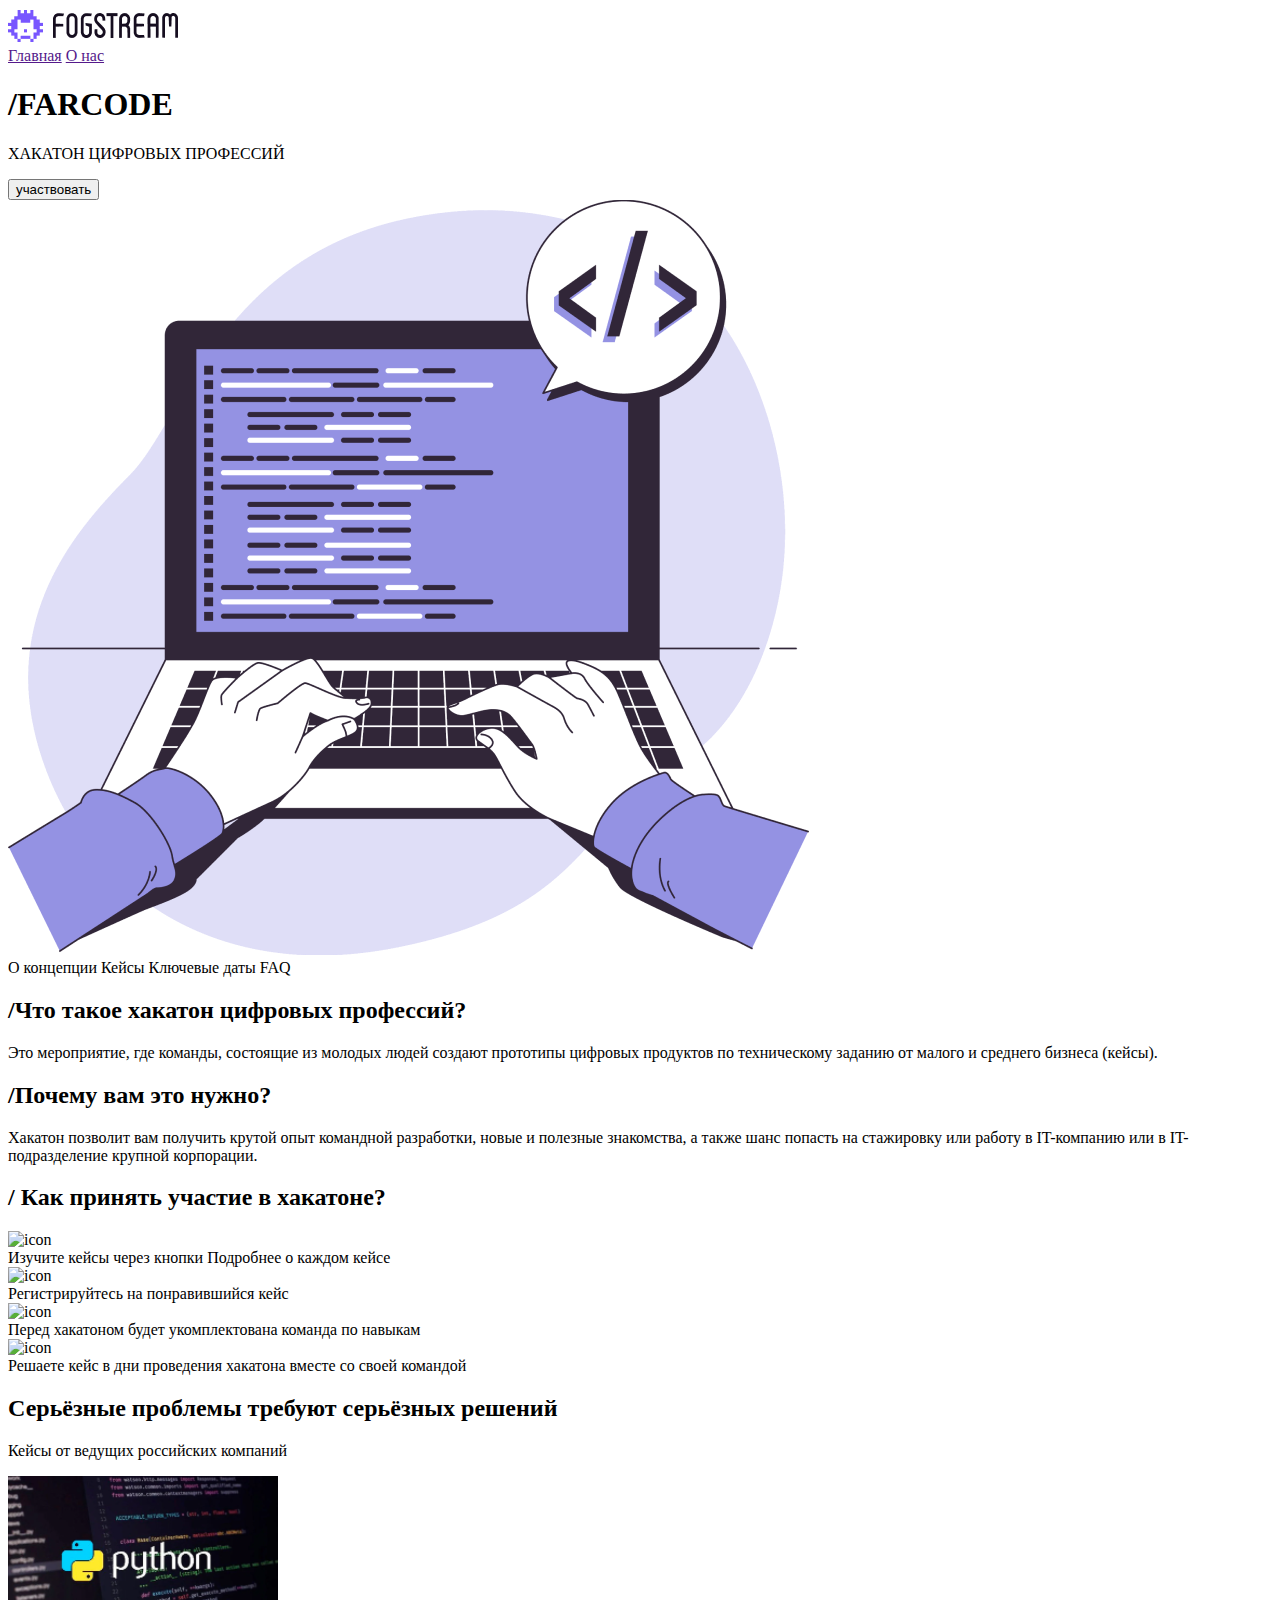
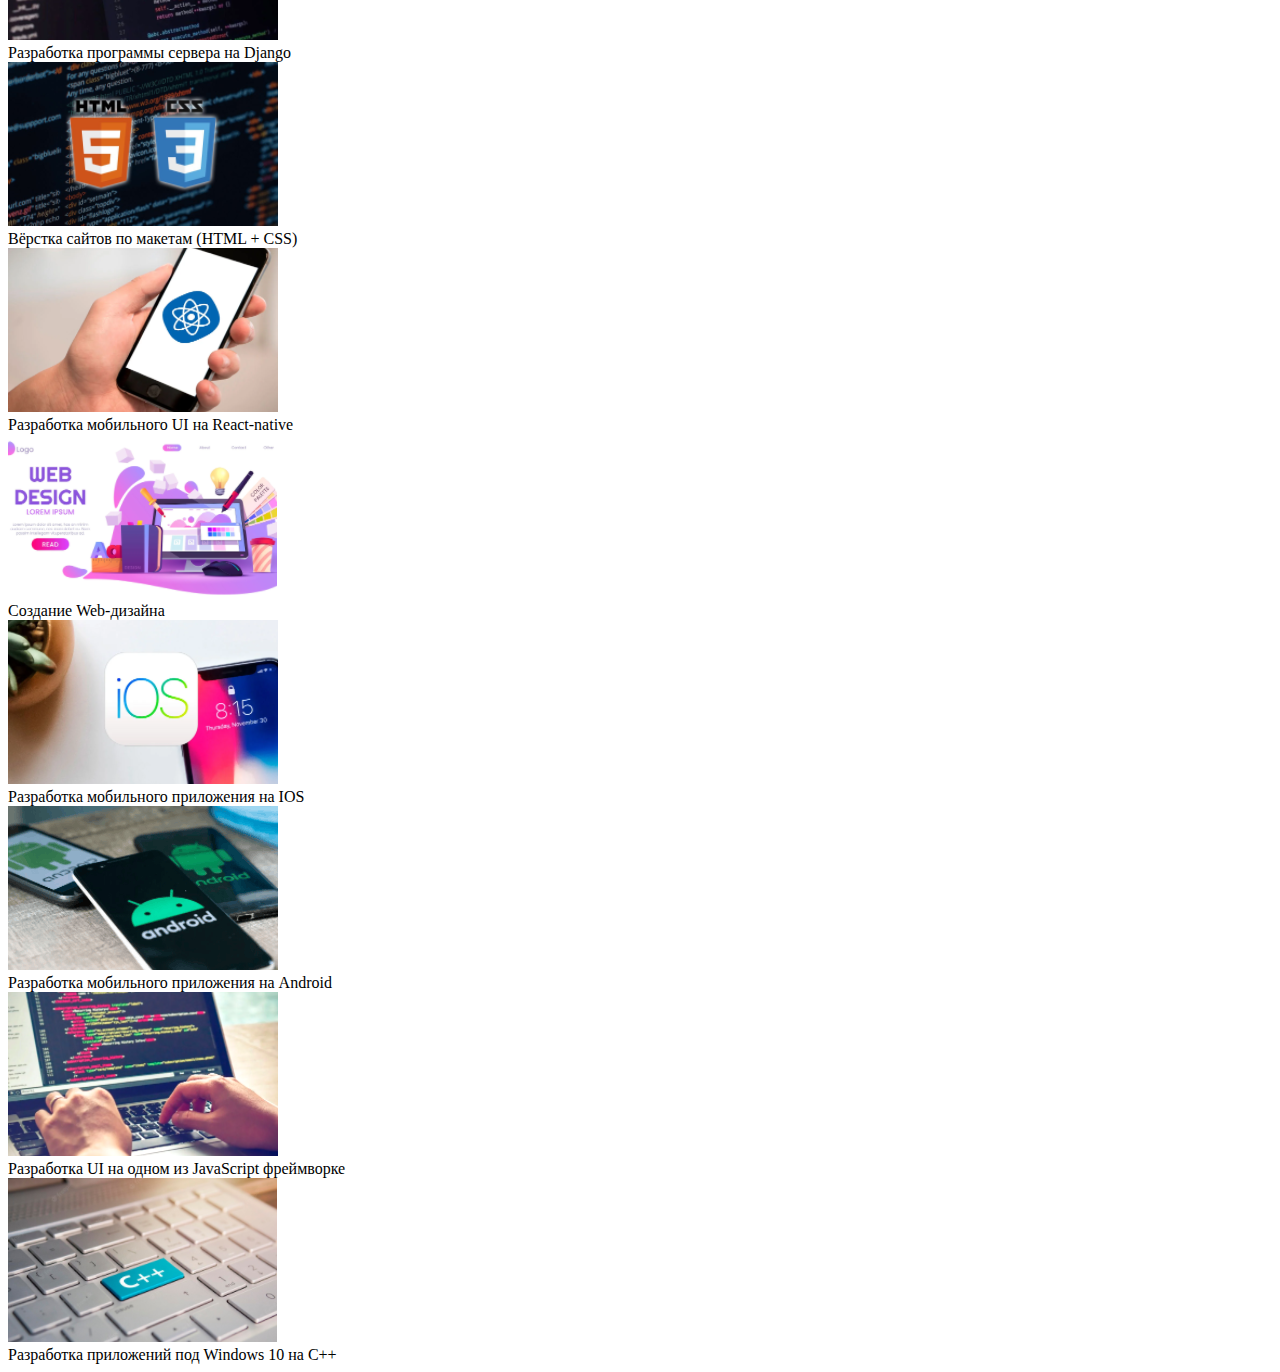
==== FarCode/index.html @ f577dd12 "added icons and images, html code" ====
<!DOCTYPE html>
<html lang="en">
<head>
    <meta charset="UTF-8">
    <meta name="viewport" content="width=device-width, initial-scale=1.0">
    <title>FarCode</title>
</head>
<body>
    <header class="header">
        <div class="header__logo">
            <img src="icons/logo.png" alt="" class="header__logo_image">
        </div>
        <nav class="header__menu">
            <a href="" class="header__menu_link">Главная</a>
            <a href="" class="header__menu_link">О нас</a>
        </nav>
    </header>
    <section class="intro">
        <div class="intro__info">
            <h1 class="intro__info_header"><span class="slash_purple"></span>/FARCODE</h1>
            <p class="intro__info_description">ХАКАТОН ЦИФРОВЫХ ПРОФЕССИЙ</p>
            <button class="intro__info_button">участвовать</button>
        </div>
        <div class="intro__image">
            <img src="img/intro.png" alt="main image">
        </div>
    </section>
    <main>
        <div class="concept">
            <nav class="concept__menu">
                <a class="consept__menu_link">О концепции</a>
                <a class="consept__menu_link">Кейсы</a>
                <a class="consept__menu_link">Ключевые даты</a>
                <a class="consept__menu_link">FAQ</a>
            </nav>
            <div class="concept__content">
                <div class="concept__about">
                    <h2 class="concept__about_title"><span class="slash__green">/</span>Что такое хакатон цифровых профессий?</h2>
                    <p class="concept__about_text">Это мероприятие, где команды, состоящие из молодых людей создают прототипы цифровых продуктов по техническому заданию от малого и среднего бизнеса (кейсы).</p>
                </div>
                <div class="concept__reasons">
                    <h2 class="concept__reasons_title"><span class="slash__green">/</span>Почему вам это нужно?</h2>
                    <p class="concept__reasons_text">Хакатон позволит вам получить крутой опыт командной разработки, новые и полезные знакомства, а также шанс попасть на стажировку или работу в IT-компанию или в IT-подразделение крупной корпорации.</p>
                </div>
                <div class="concept__participation">
                    <h2 class="concept__participation_title">
                        <span class="slash__green">/</span>
                        Как принять участие в хакатоне?</h2>
                    <div class="concept__participation_cards">
                        <div class="concept__participation_card">
                            <img href="./icons/participation1.png" class="concept__participation_icon" alt="icon">
                            <div class="concept__participation_text">
                                Изучите кейсы через кнопки Подробнее о каждом кейсе
                            </div>
                        </div>
                        <div class="concept__participation_card">
                            <img href="icons/participation2.png" class="concept__participation_icon" alt="icon">
                            <div class="concept__participation_text">
                                Регистрируйтесь на понравившийся кейс
                            </div>
                        </div>
                        <div class="concept__participation_card">
                            <img href="icons/participation3.png" class="concept__participation_icon" alt="icon">
                            </img >
                            <div class="concept__participation_text">
                                Перед хакатоном будет укомплектована команда по навыкам
                            </div>
                        </div>
                        <div class="concept__participation_card">
                            <img href="icons/participation4.png" class="concept__participation_icon" alt="icon">
                            <div class="concept__participation_text">
                                Решаете кейс в дни проведения хакатона вместе со своей командой
                            </div>
                        </div>
                    </div>
                </div>
            </div>
        </div>
    </main>
    <section class="cases">
        <div class="cases__top">
            <h2 class="cases__header">
                <span class="slash_purple"></span>
                Серьёзные проблемы требуют серьёзных решений</h2>
            <p class="cases__description">Кейсы от ведущих российских компаний</p>
        </div>
        <div class="cases__items">
            <div class="cases__item">
                <div class="cases__item_image">
                    <img src="./img/case1.png" alt="case1">
                </div>
                <div class="cases__item_text">Разработка программы сервера на Django</div>
            </div>
            <div class="cases__item">
                <div class="cases__item_image">
                    <img src="./img/case2.png" alt="case1">
                </div>
                <div class="cases__item_text">Вёрстка сайтов по макетам (HTML + CSS)</div>
            </div>
            <div class="cases__item">
                <div class="cases__item_image">
                    <img src="./img/case3.png" alt="case1">
                </div>
                <div class="cases__item_text">Разработка мобильного UI на React-native</div>
            </div>
            <div class="cases__item">
                <div class="cases__item_image">
                    <img src="./img/case4.png" alt="case1">
                </div>
                <div class="cases__item_text">Создание Web-дизайна</div>
            </div>
            <div class="cases__item">
                <div class="cases__item_image">
                    <img src="./img/case5.png" alt="case1">
                </div>
                <div class="cases__item_text">Разработка мобильного приложения на IOS</div>
            </div>
            <div class="cases__item">
                <div class="cases__item_image">
                    <img src="./img/case6.png" alt="case1">
                </div>
                <div class="cases__item_text">Разработка мобильного приложения на Android</div>
            </div>
            <div class="cases__item">
                <div class="cases__item_image">
                    <img src="./img/case7.png" alt="case1">
                </div>
                <div class="cases__item_text">Разработка UI на одном из JavaScript фреймворке</div>
            </div>
            <div class="cases__item">
                <div class="cases__item_image">
                    <img src="./img/case8.png" alt="case1">
                </div>
                <div class="cases__item_text">Разработка приложений под Windows 10 на C++</div>
            </div>
        </div>
    </section>
    <section class="schedule">
        
    </section>
</body>
</html>
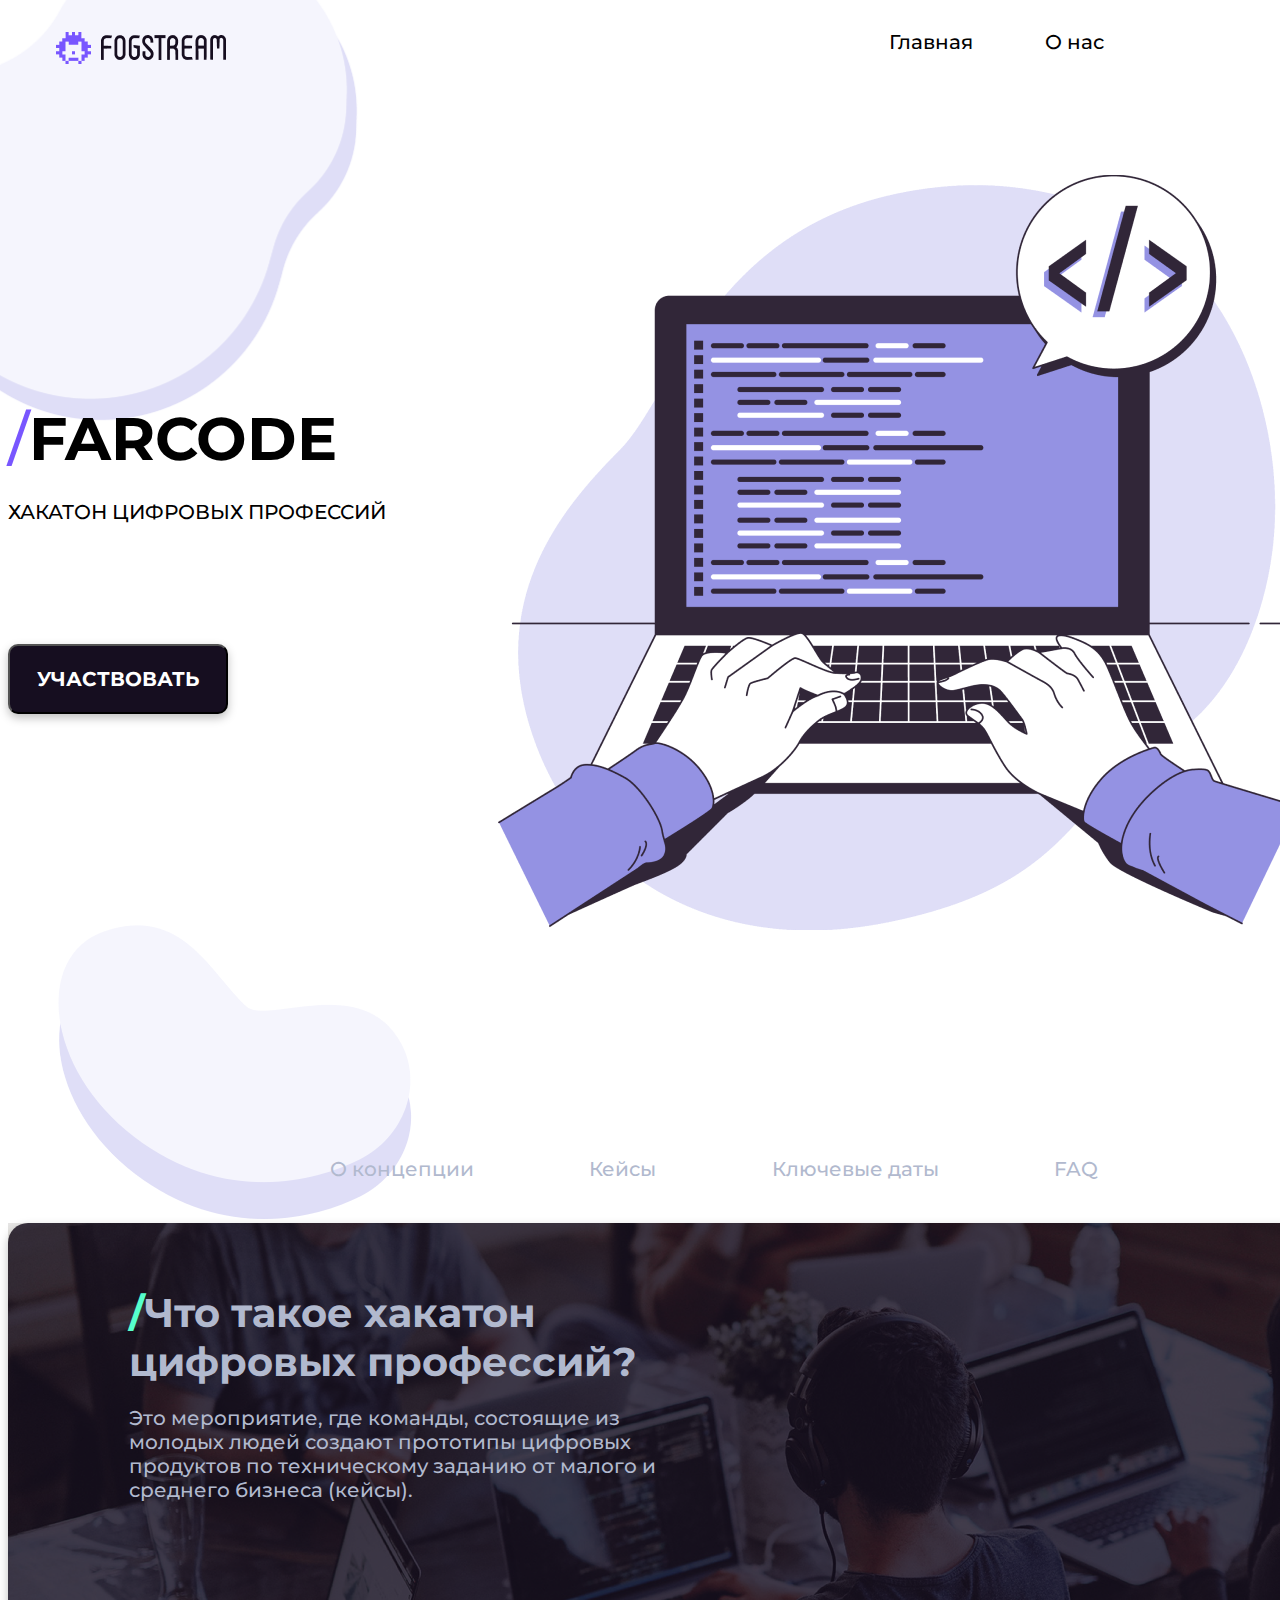
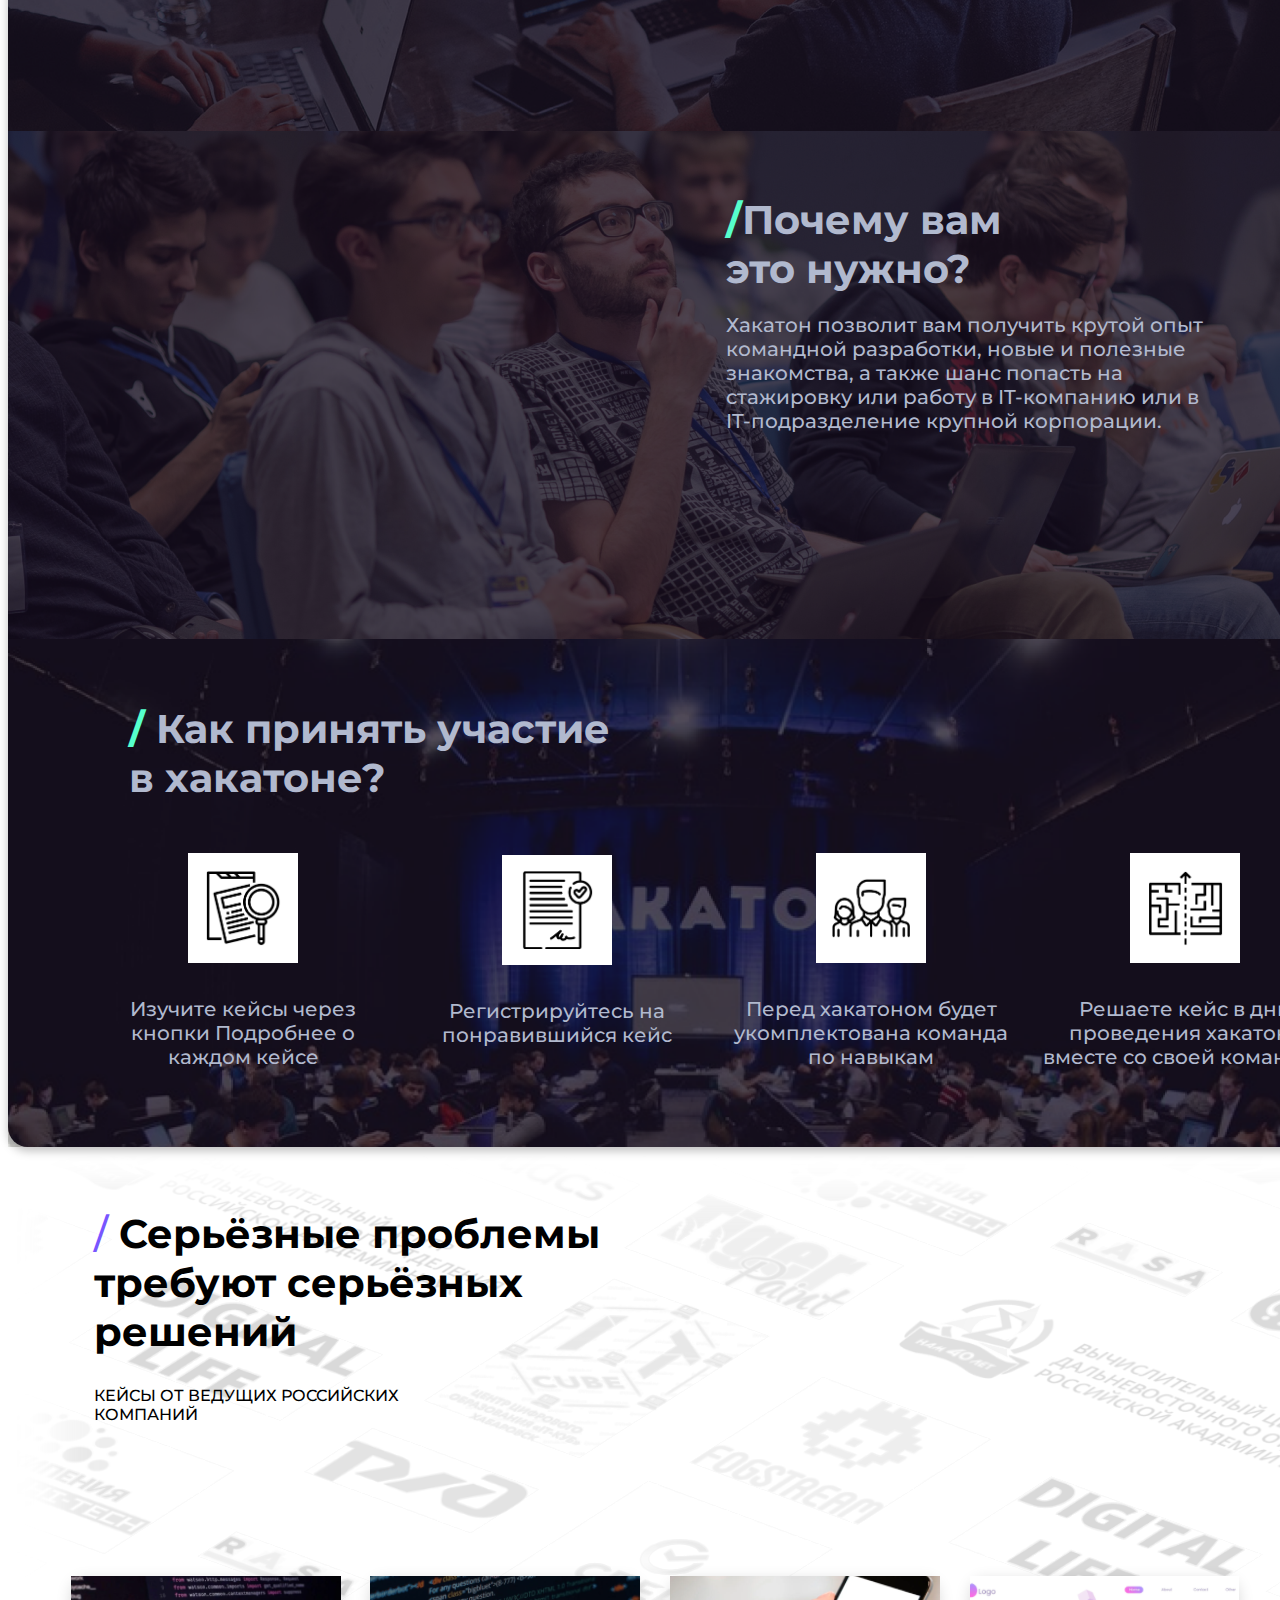
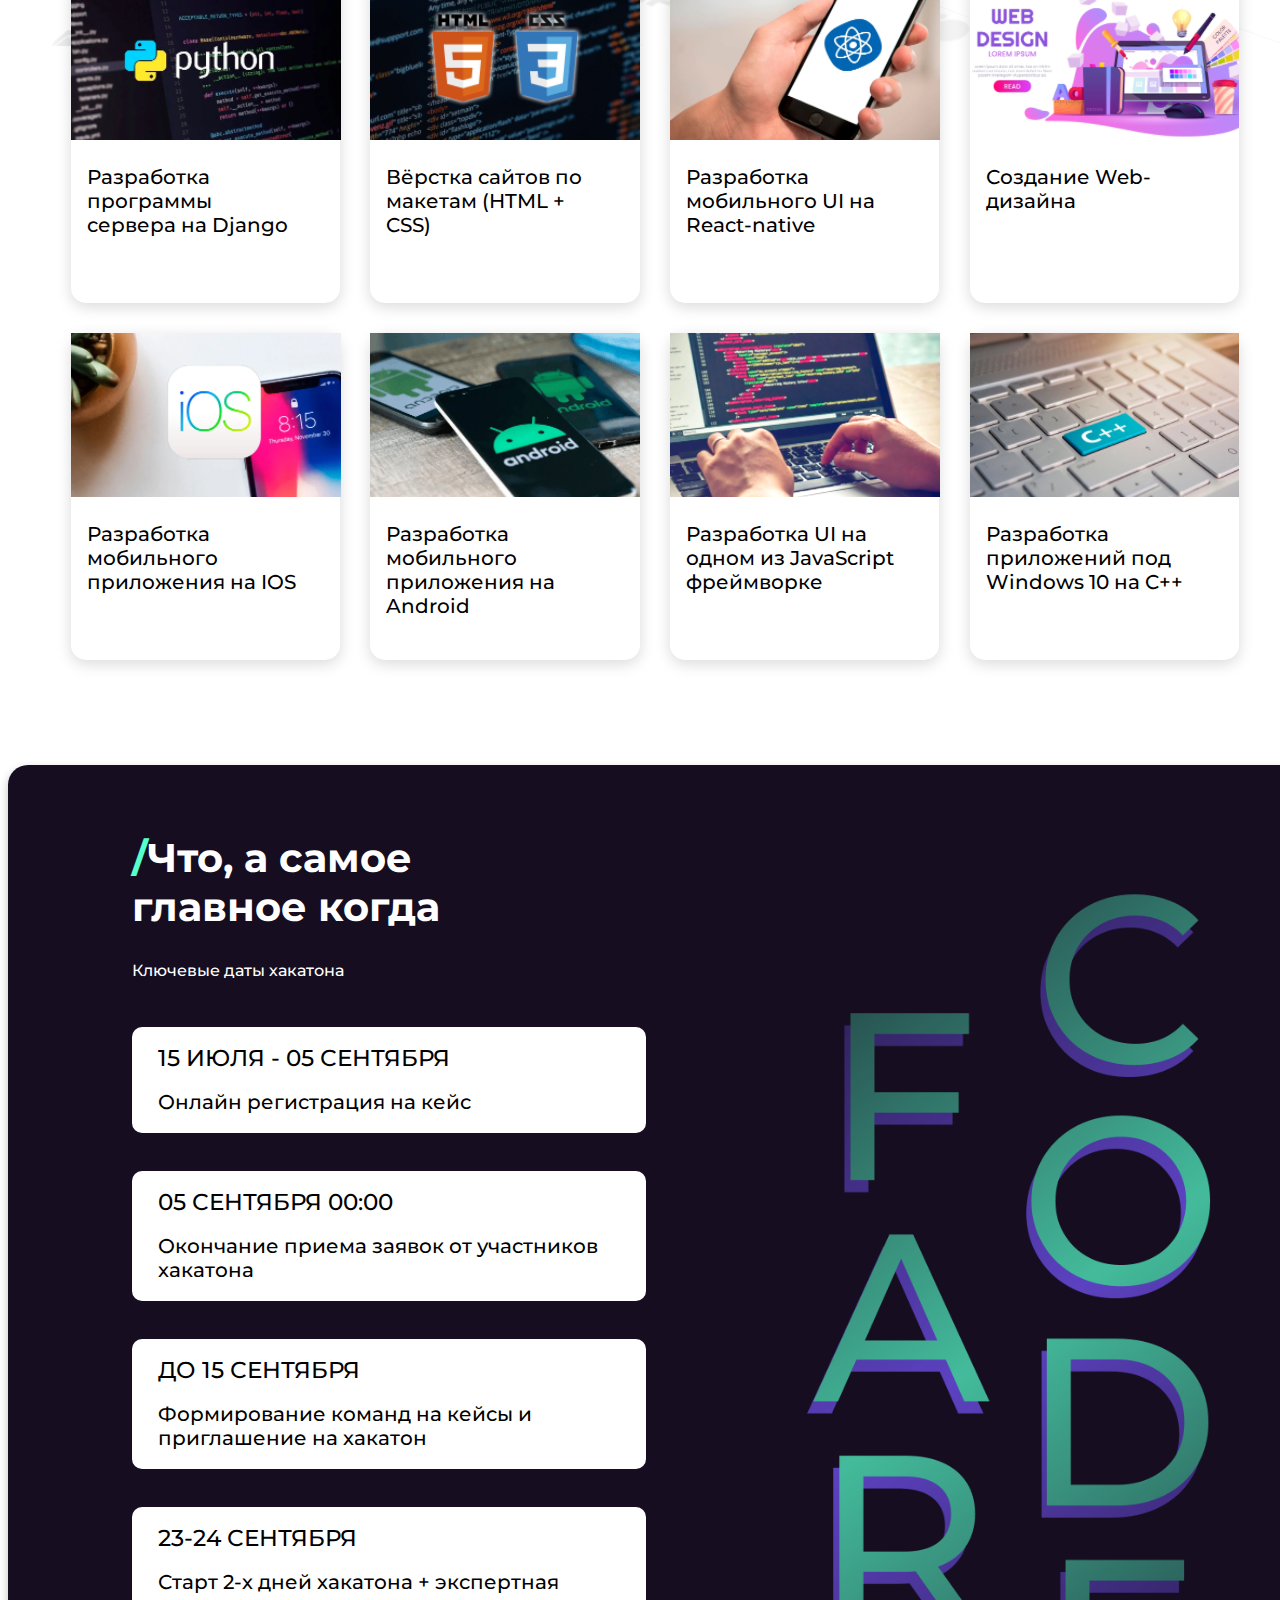
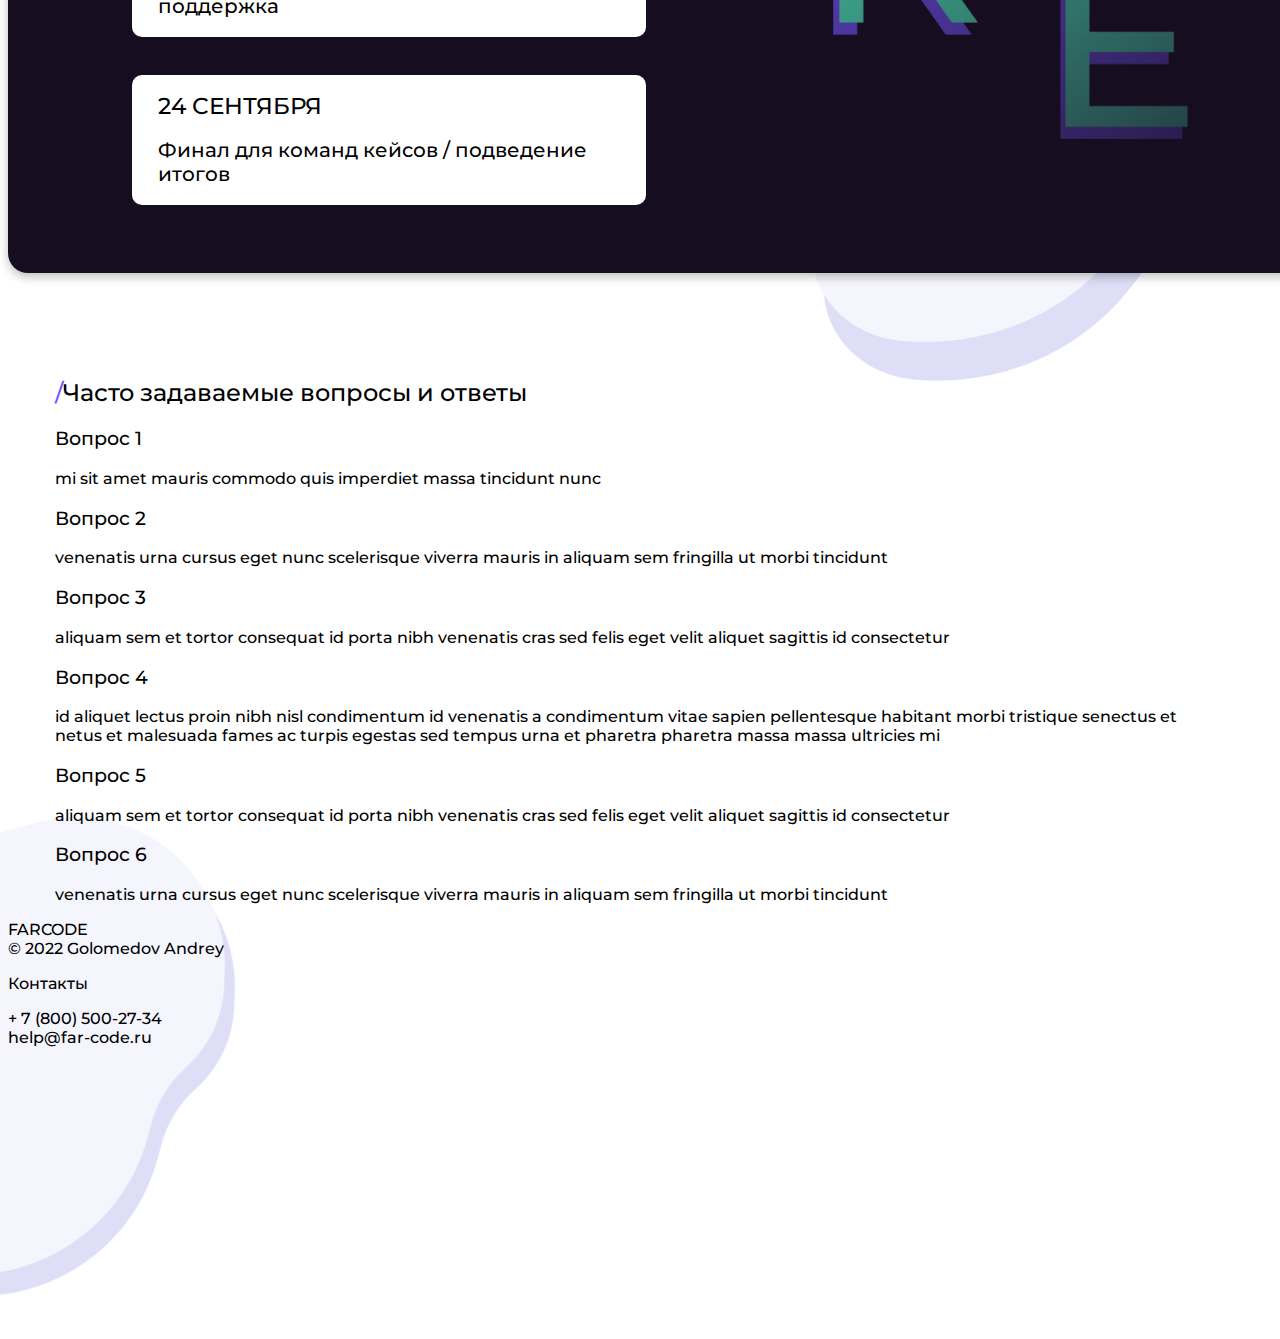
==== commit fb78657c: "added styles" ====
--- a/FarCode/index.html
+++ b/FarCode/index.html
@@ -3,9 +3,21 @@
 <head>
     <meta charset="UTF-8">
     <meta name="viewport" content="width=device-width, initial-scale=1.0">
+    <link rel="stylesheet" href="./style.css">
+    <link rel="preconnect" href="https://fonts.googleapis.com">
+    <link rel="preconnect" href="https://fonts.gstatic.com" crossorigin>
+    <link href="https://fonts.googleapis.com/css2?family=Montserrat:ital,wght@0,100..900;1,100..900&display=swap" rel="stylesheet">
     <title>FarCode</title>
 </head>
 <body>
+    <div class="clouds">
+        <img src="./img/cloud1.png" alt="cloud" class="cloud1">
+        <img src="./img/cloud2.png" alt="cloud" class="cloud2">
+        <img src="./img/cloud3.png" alt="cloud" class="cloud3">
+        <img src="./img/cloud4.png" alt="cloud" class="cloud4">
+        <img src="./img/cloud5.png" alt="cloud" class="cloud5">
+        <img src="./img/cloud6.png" alt="cloud" class="cloud6">
+    </div>
     <header class="header">
         <div class="header__logo">
             <img src="icons/logo.png" alt="" class="header__logo_image">
@@ -17,7 +29,7 @@
     </header>
     <section class="intro">
         <div class="intro__info">
-            <h1 class="intro__info_header"><span class="slash_purple"></span>/FARCODE</h1>
+            <h1 class="intro__info_header"><span class="slash_purple">/</span>FARCODE</h1>
             <p class="intro__info_description">ХАКАТОН ЦИФРОВЫХ ПРОФЕССИЙ</p>
             <button class="intro__info_button">участвовать</button>
         </div>
@@ -25,52 +37,58 @@
             <img src="img/intro.png" alt="main image">
         </div>
     </section>
-    <main>
-        <div class="concept">
-            <nav class="concept__menu">
-                <a class="consept__menu_link">О концепции</a>
-                <a class="consept__menu_link">Кейсы</a>
-                <a class="consept__menu_link">Ключевые даты</a>
-                <a class="consept__menu_link">FAQ</a>
-            </nav>
-            <div class="concept__content">
-                <div class="concept__about">
-                    <h2 class="concept__about_title"><span class="slash__green">/</span>Что такое хакатон цифровых профессий?</h2>
-                    <p class="concept__about_text">Это мероприятие, где команды, состоящие из молодых людей создают прототипы цифровых продуктов по техническому заданию от малого и среднего бизнеса (кейсы).</p>
-                </div>
-                <div class="concept__reasons">
-                    <h2 class="concept__reasons_title"><span class="slash__green">/</span>Почему вам это нужно?</h2>
-                    <p class="concept__reasons_text">Хакатон позволит вам получить крутой опыт командной разработки, новые и полезные знакомства, а также шанс попасть на стажировку или работу в IT-компанию или в IT-подразделение крупной корпорации.</p>
-                </div>
-                <div class="concept__participation">
-                    <h2 class="concept__participation_title">
-                        <span class="slash__green">/</span>
-                        Как принять участие в хакатоне?</h2>
-                    <div class="concept__participation_cards">
-                        <div class="concept__participation_card">
-                            <img href="./icons/participation1.png" class="concept__participation_icon" alt="icon">
-                            <div class="concept__participation_text">
-                                Изучите кейсы через кнопки Подробнее о каждом кейсе
-                            </div>
-                        </div>
-                        <div class="concept__participation_card">
-                            <img href="icons/participation2.png" class="concept__participation_icon" alt="icon">
-                            <div class="concept__participation_text">
-                                Регистрируйтесь на понравившийся кейс
-                            </div>
-                        </div>
-                        <div class="concept__participation_card">
-                            <img href="icons/participation3.png" class="concept__participation_icon" alt="icon">
-                            </img >
-                            <div class="concept__participation_text">
-                                Перед хакатоном будет укомплектована команда по навыкам
-                            </div>
-                        </div>
-                        <div class="concept__participation_card">
-                            <img href="icons/participation4.png" class="concept__participation_icon" alt="icon">
-                            <div class="concept__participation_text">
-                                Решаете кейс в дни проведения хакатона вместе со своей командой
-                            </div>
+    <main class="concept">
+        <nav class="concept__menu">
+            <a class="consept__menu_link">О концепции</a>
+            <a class="consept__menu_link">Кейсы</a>
+            <a class="consept__menu_link">Ключевые даты</a>
+            <a class="consept__menu_link">FAQ</a>
+        </nav>
+        <div class="concept__content">
+            <div class="concept__about">
+                <h2 class="concept__about_title"><span class="slash__green">/</span>Что такое хакатон цифровых профессий?</h2>
+                <p class="concept__about_text">Это мероприятие, где команды, состоящие из молодых людей создают прототипы цифровых продуктов по техническому заданию от малого и среднего бизнеса (кейсы).</p>
+            </div>
+            <div class="concept__reasons">
+                <h2 class="concept__reasons_title"><span class="slash__green">/</span>Почему вам это нужно?</h2>
+                <p class="concept__reasons_text">Хакатон позволит вам получить крутой опыт командной разработки, новые и полезные знакомства, а также шанс попасть на стажировку или работу в IT-компанию или в IT-подразделение крупной корпорации.</p>
+            </div>
+            <div class="concept__participation">
+                <h2 class="concept__participation_title">
+                    <span class="slash__green">/</span>
+                    Как принять участие в хакатоне?</h2>
+                <div class="concept__participation_cards">
+                    <div class="concept__participation_card">
+                        <div class="concept__participation_icon">
+                            <img src="icons/participation1.png"  alt="icon">
+                        </div>
+                        
+                        <div class="concept__participation_text">
+                            Изучите кейсы через кнопки Подробнее о каждом кейсе
+                        </div>
+                    </div>
+                    <div class="concept__participation_card">
+                        <div class="concept__participation_icon">
+                            <img src="icons/participation2.png"  alt="icon">
+                        </div>
+                        <div class="concept__participation_text">
+                            Регистрируйтесь на понравившийся кейс                
+                        </div>
+                    </div>
+                    <div class="concept__participation_card">
+                        <div class="concept__participation_icon">
+                            <img src="icons/participation3.png"  alt="icon">
+                        </div>
+                        <div class="concept__participation_text">
+                            Перед хакатоном будет укомплектована команда по навыкам
+                        </div>
+                    </div>
+                    <div class="concept__participation_card">
+                        <div class="concept__participation_icon">
+                            <img src="icons/participation4.png"  alt="icon">
+                        </div>
+                        <div class="concept__participation_text">
+                            Решаете кейс в дни проведения хакатона вместе со своей командой
                         </div>
                     </div>
                 </div>
@@ -80,7 +98,7 @@
     <section class="cases">
         <div class="cases__top">
             <h2 class="cases__header">
-                <span class="slash_purple"></span>
+                <span class="slash_purple">/</span>
                 Серьёзные проблемы требуют серьёзных решений</h2>
             <p class="cases__description">Кейсы от ведущих российских компаний</p>
         </div>
@@ -136,7 +154,82 @@
         </div>
     </section>
     <section class="schedule">
-        
-    </section>
+        <div class="schedule__content">
+            <div class="schedule__heading">
+                <h2 class="schedule__header"><span class="slash__green">/</span>Что, а самое главное когда</h2>
+                <p class="schedule__text">Ключевые даты хакатона</p>
+            </div>
+            <div class="schedule__dates">
+                <div class="schedule__date">
+                    <h3 class="schedule__title">15 июля - 05 сентября
+                    </h3>
+                    <p class="schedule__description">Онлайн регистрация на кейс</p>
+                </div>
+                <div class="schedule__date">
+                    <h3 class="schedule__title">05 сентября 00:00
+                    </h3>
+                    <p class="schedule__description">Окончание приема заявок от участников хакатона</p>
+                </div>
+                <div class="schedule__date">
+                    <h3 class="schedule__title">До 15 сентября
+                    </h3>
+                    <p class="schedule__description">Формирование команд на кейсы и приглашение на хакатон</p>
+                </div>
+                <div class="schedule__date">
+                    <h3 class="schedule__title">23-24 сентября
+                    </h3>
+                    <p class="schedule__description">Старт 2-х дней хакатона + экспертная поддержка</p>
+                </div>
+                <div class="schedule__date">
+                    <h3 class="schedule__title">24 сентября
+                    </h3>
+                    <p class="schedule__description">Финал для команд кейсов / подведение итогов</p>
+                </div>
+            </div>
+        </div>
+        <div class="schedule__image">
+            <img src="./img/FARCODE.png" alt="farcode">
+        </div>
+    </section>
+    <section class="qa">
+        <h2 class="qa__header"><span class="slash_purple">/</span>Часто задаваемые вопросы и ответы</h2>
+        <div class="qa__items">
+            <div class="qa__item">
+                <h3 class="qa__item_question">Вопрос 1</h3>
+                <p class="qa__item_answer">mi sit amet mauris commodo quis imperdiet massa tincidunt nunc</p>
+            </div>
+            <div class="qa__item">
+                <h3 class="qa__item_question">Вопрос 2</h3>
+                <p class="qa__item_answer">venenatis urna cursus eget nunc scelerisque viverra mauris in aliquam sem fringilla ut morbi tincidunt</p>
+            </div>
+            <div class="qa__item">
+                <h3 class="qa__item_question">Вопрос 3</h3>
+                <p class="qa__item_answer">aliquam sem et tortor consequat id porta nibh venenatis cras sed felis eget velit aliquet sagittis id consectetur</p>
+            </div>
+            <div class="qa__item">
+                <h3 class="qa__item_question">Вопрос 4</h3>
+                <p class="qa__item_answer">id aliquet lectus proin nibh nisl condimentum id venenatis a condimentum vitae sapien pellentesque habitant morbi tristique senectus et netus et malesuada fames ac turpis egestas sed tempus urna et pharetra pharetra massa massa ultricies mi</p>
+            </div>
+            <div class="qa__item">
+                <h3 class="qa__item_question">Вопрос 5</h3>
+                <p class="qa__item_answer">aliquam sem et tortor consequat id porta nibh venenatis cras sed felis eget velit aliquet sagittis id consectetur</p>
+            </div>
+            <div class="qa__item">
+                <h3 class="qa__item_question">Вопрос 6</h3>
+                <p class="qa__item_answer">venenatis urna cursus eget nunc scelerisque viverra mauris in aliquam sem fringilla ut morbi tincidunt</p>
+            </div>
+        </div>
+    </section>
+    <footer class="footer">
+        <div class="footer__info">
+            <div class="footer__site-name">FARCODE</div>
+            <div class="footer__owner">© 2022 Golomedov Andrey</div>
+        </div>
+        <div class="footer__contact">
+            <p class="footer__text">Контакты</p>
+            <div class="footer__phone">+ 7 (800) 500-27-34</div>
+            <div class="footer__email">help@far-code.ru</div>
+        </div>
+    </footer>
 </body>
 </html>--- a/FarCode/style.css
+++ b/FarCode/style.css
@@ -0,0 +1,388 @@
+@charset "UTF-8";
+* {
+  padding: 0;
+  box-sizing: border-box;
+  font-family: "Montserrat", sans-serif;
+  font-optical-sizing: auto;
+  font-weight: 500;
+  font-style: normal;
+}
+
+body {
+  position: relative;
+}
+
+.cloud1 {
+  /* Фигура5 */
+  position: absolute;
+  width: 590.13px;
+  height: 569.43px;
+  left: -168px;
+  right: 2193.49px;
+  top: -136px;
+  bottom: 5812px;
+  z-index: -2;
+}
+
+.cloud2 {
+  /* Фигура3 */
+  position: absolute;
+  width: 433.5px;
+  height: 472.78px;
+  left: 3px;
+  right: 2179.12px;
+  top: 800px;
+  bottom: 4972.65px;
+  z-index: -2;
+}
+
+.cloud3 {
+  position: absolute;
+  width: 859.63px;
+  height: 813.45px;
+  left: 1408px;
+  right: 348px;
+  top: 981px;
+  bottom: 4450.98px;
+  z-index: -2;
+}
+
+.cloud4 {
+  /* Фигура2 */
+  position: absolute;
+  width: 861.63px;
+  height: 805.45px;
+  right: 1240.37px;
+  top: 3344px;
+  bottom: 2095.98px;
+  z-index: -2;
+}
+
+.cloud5 {
+  /* Фигура4 */
+  position: absolute;
+  width: 632.09px;
+  height: 656.4px;
+  right: -50.13px;
+  top: 4636px;
+  bottom: 953.03px;
+  z-index: -2;
+}
+
+.cloud6 {
+  /* Фигура6 */
+  position: absolute;
+  width: 590.13px;
+  height: 569.43px;
+  left: -290px;
+  right: 2315.49px;
+  top: 5540px;
+  bottom: 136px;
+  z-index: -2;
+}
+
+.slash__green {
+  color: #56FFCC;
+  font-size: 40px;
+  font-weight: 700;
+  line-height: 49px;
+}
+
+.header {
+  margin: 30px auto;
+  display: flex;
+  justify-content: space-between;
+  width: 1168px;
+  height: 35px;
+}
+.header__menu {
+  font-size: 20px;
+  font-weight: 500;
+  line-height: 24px;
+  display: flex;
+  gap: 72px;
+  padding-right: 120px;
+}
+.header__menu a {
+  text-decoration: none;
+  color: rgb(0, 0, 0);
+}
+
+.intro {
+  margin: 0 auto;
+  width: 1291px;
+  display: flex;
+  gap: 100px;
+  justify-content: center;
+  padding-top: 80px;
+}
+.intro__info {
+  width: 400px;
+  display: flex;
+  flex-direction: column;
+  padding-top: 227px;
+}
+.intro__info_header {
+  font-size: 60px;
+  margin: 0;
+  font-weight: 700;
+  line-height: 73px;
+  text-align: left;
+}
+.intro__info_description {
+  margin: 0;
+  color: rgb(0, 0, 0);
+  font-size: 20px;
+  font-weight: 500;
+  line-height: 24px;
+  padding-top: 25px;
+}
+.intro__info_button {
+  margin-top: 120px;
+  width: 220px;
+  height: 70px;
+  border-radius: 10px;
+  box-shadow: 0px 4px 10px 0px rgba(0, 0, 0, 0.25);
+  background: rgb(22, 14, 32);
+  color: rgb(255, 255, 255);
+  font-size: 20px;
+  font-weight: 700;
+  line-height: 24px;
+  text-align: center;
+  text-transform: uppercase;
+  color: #ffffff;
+}
+
+.slash_purple {
+  color: #7856FF;
+}
+
+.concept {
+  margin: 0 auto;
+  padding-top: 223px;
+  width: 1412px;
+  display: flex;
+  flex-direction: column;
+  align-items: center;
+  color: rgb(177, 185, 206);
+  font-size: 20px;
+  font-weight: 500;
+  line-height: 24px;
+  text-align: left;
+}
+.concept__menu {
+  width: 1000px;
+  display: flex;
+  justify-content: space-evenly;
+  margin-bottom: 42px;
+}
+.concept__content {
+  border-radius: 20px;
+  background: #160E20;
+  width: 1412px;
+  box-shadow: 0px 4px 10px 0px rgba(0, 0, 0, 0.25);
+  background: rgb(22, 14, 32);
+}
+.concept__about {
+  background: url("img/concept_content.png") no-repeat;
+  height: 508px;
+  padding: 65px 121px;
+}
+.concept__about_title {
+  width: 570px;
+  margin: 0;
+  font-size: 40px;
+  font-weight: 700;
+  line-height: 49px;
+}
+.concept__about_text {
+  width: 528px;
+  font-size: 20px;
+  font-weight: 500;
+  line-height: 24px;
+}
+.concept__reasons {
+  padding-left: 718px;
+  padding-top: 64px;
+  height: 508px;
+  background: url("img/concept__reasons.png") no-repeat;
+  background-size: contain;
+}
+.concept__reasons_title {
+  margin: 0;
+  width: 306px;
+  font-size: 40px;
+  font-weight: 700;
+  line-height: 49px;
+}
+.concept__reasons_text {
+  padding-right: 200px;
+  font-size: 20px;
+  font-weight: 500;
+  line-height: 24px;
+}
+.concept__participation {
+  height: 508px;
+  padding: 65px 121px;
+  background: url("img/concept__participation.png") no-repeat;
+  background-size: contain;
+}
+.concept__participation_title {
+  margin: 0;
+  width: 510px;
+  font-size: 40px;
+  font-weight: 700;
+  line-height: 49px;
+}
+.concept__participation_cards {
+  display: grid;
+  grid-template-columns: repeat(4, auto);
+  grid-gap: 14px;
+  justify-content: center;
+  align-content: start;
+  padding-top: 46px;
+}
+.concept__participation_card {
+  width: 300px;
+  height: 225px;
+  display: flex;
+  flex-direction: column;
+  justify-content: center;
+  align-items: center;
+  text-align: center;
+}
+.concept__participation_card:nth-child(2) {
+  margin-top: -10px;
+}
+.concept__participation_icon {
+  display: flex;
+  flex-direction: column;
+  justify-content: center;
+  align-items: center;
+  width: 110px;
+  height: 110px;
+  background-color: #ffffff;
+}
+.concept__participation_text {
+  padding-top: 34px;
+}
+.concept__participation img {
+  width: 78px;
+  height: 78px;
+}
+
+.cases {
+  width: 1294px;
+  margin: 0 auto;
+}
+.cases__top {
+  width: 1294px;
+  height: 499px;
+  background: url("img/cases_background.png");
+}
+.cases__header {
+  padding-top: 62px;
+  width: 570px;
+  font-size: 40px;
+  font-weight: 700;
+  line-height: 49px;
+  letter-spacing: 0%;
+  text-align: left;
+  margin: 0;
+  margin-left: 86px;
+}
+.cases__description {
+  width: 370px;
+  text-transform: uppercase;
+  padding-top: 30px;
+  margin: 0;
+  margin-left: 86px;
+}
+.cases__items {
+  margin: 0 auto;
+  margin-top: -70px;
+  width: 1169px;
+  display: grid;
+  grid-template-columns: repeat(4, auto);
+  gap: 30px;
+}
+.cases__item {
+  width: 269.26px;
+  height: 327.16px;
+  display: flex;
+  flex-direction: column;
+  border-radius: 15px;
+  box-shadow: 0px 4px 15px 0px rgba(0, 0, 0, 0.15);
+  background: rgb(255, 255, 255);
+  text-align: left;
+}
+.cases__item_text {
+  width: 234px;
+  padding-top: 21px;
+  padding-left: 16px;
+  font-size: 20px;
+  font-weight: 500;
+  line-height: 24px;
+}
+
+.schedule {
+  margin: 105px auto;
+  width: 1412px;
+  min-height: 1108px;
+  border-radius: 20px;
+  box-shadow: 0px 4px 10px 0px rgba(0, 0, 0, 0.25);
+  background: rgb(22, 14, 32);
+  display: flex;
+  justify-content: center;
+  align-items: center;
+  gap: 100px;
+}
+.schedule__content {
+  width: 570px;
+  padding-left: 113px;
+  margin: 0;
+}
+.schedule__header {
+  font-size: 40px;
+  font-weight: 700;
+  line-height: 49px;
+  margin: 0;
+  color: #FFFFFF;
+}
+.schedule__text {
+  margin: 0;
+  padding-top: 30px;
+  color: #FFFFFF;
+}
+.schedule__dates {
+  padding-top: 47px;
+  display: flex;
+  flex-direction: column;
+  gap: 38px;
+}
+.schedule__date {
+  width: 514px;
+  font-size: 20px;
+  font-weight: 500;
+  line-height: 24px;
+  background-color: #FFFFFF;
+  border-radius: 10px;
+  padding: 19px 26px;
+}
+.schedule__title {
+  margin: 0;
+  text-transform: uppercase;
+}
+.schedule__description {
+  margin: 0;
+  padding-top: 20px;
+}
+.schedule img {
+  width: 720px;
+  min-height: 966px;
+}
+
+.qa {
+  margin: 0 auto;
+  width: 1170px;
+}/*# sourceMappingURL=style.css.map */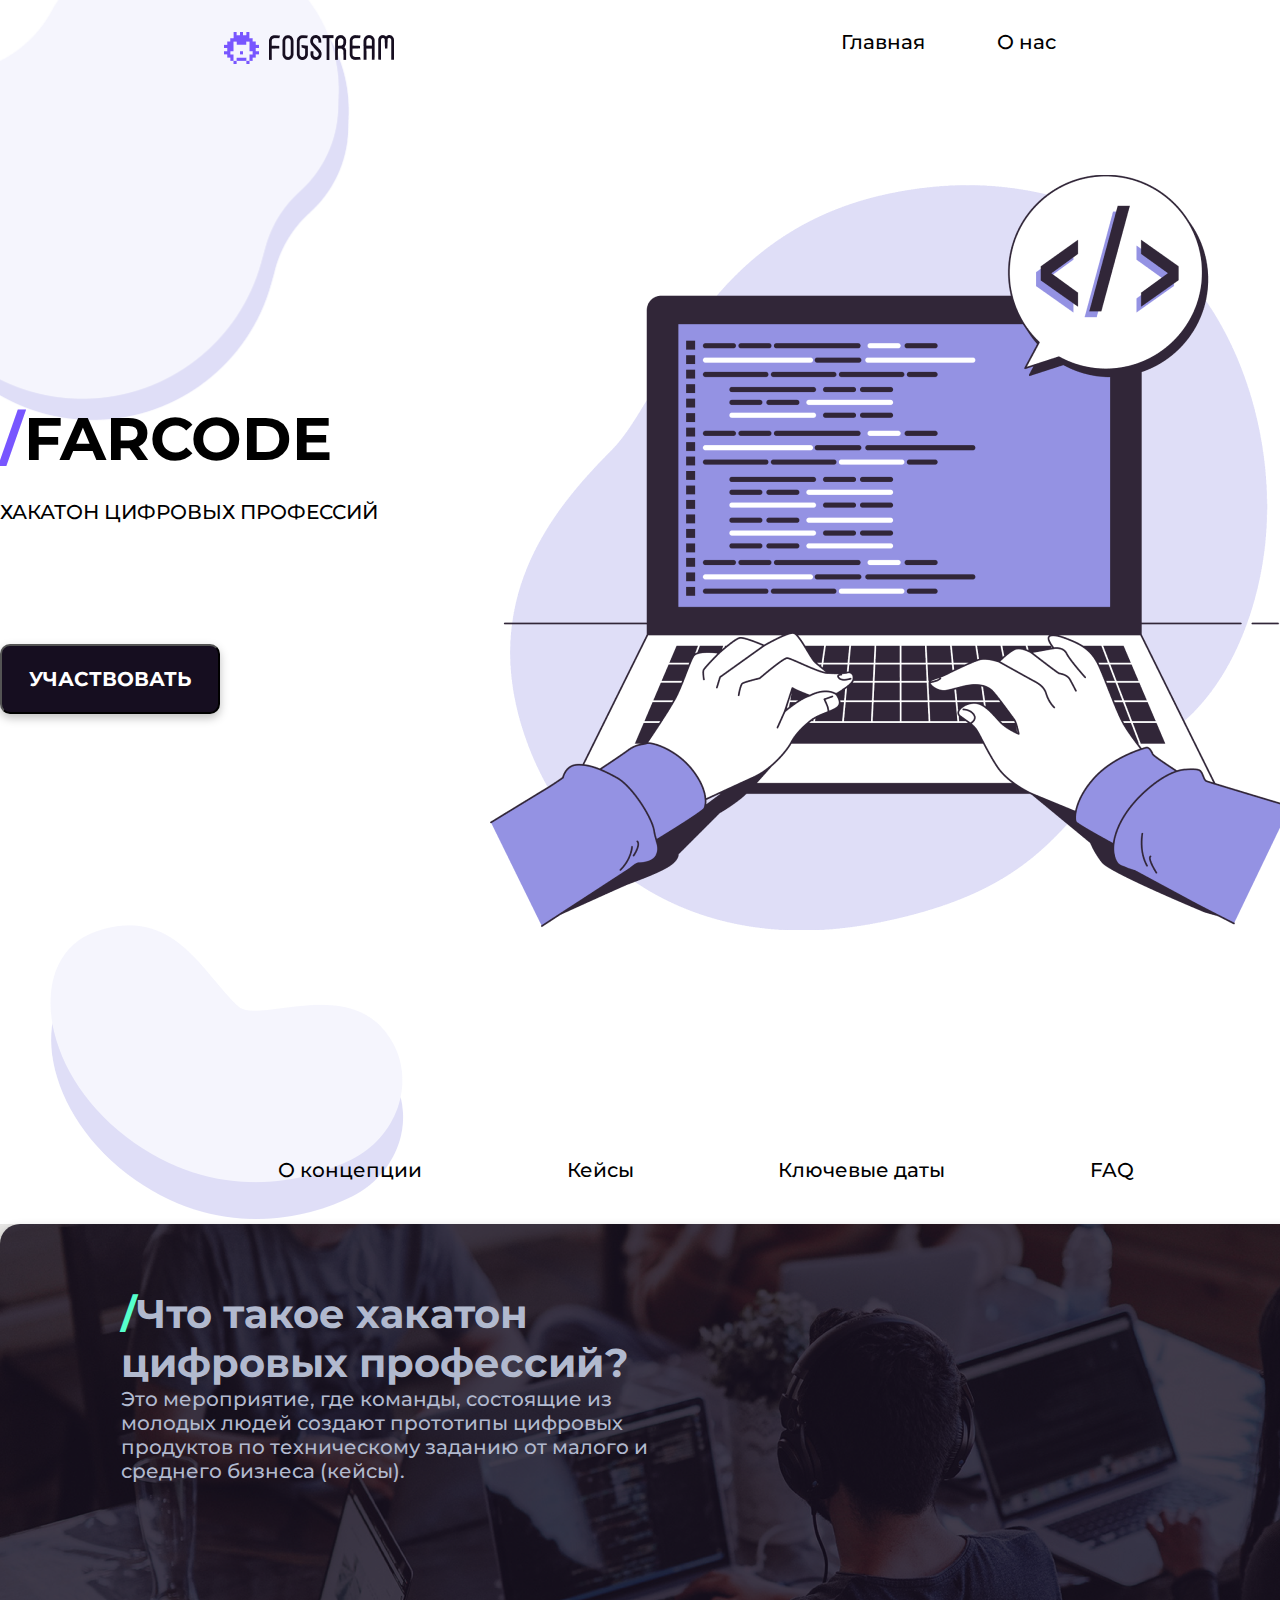
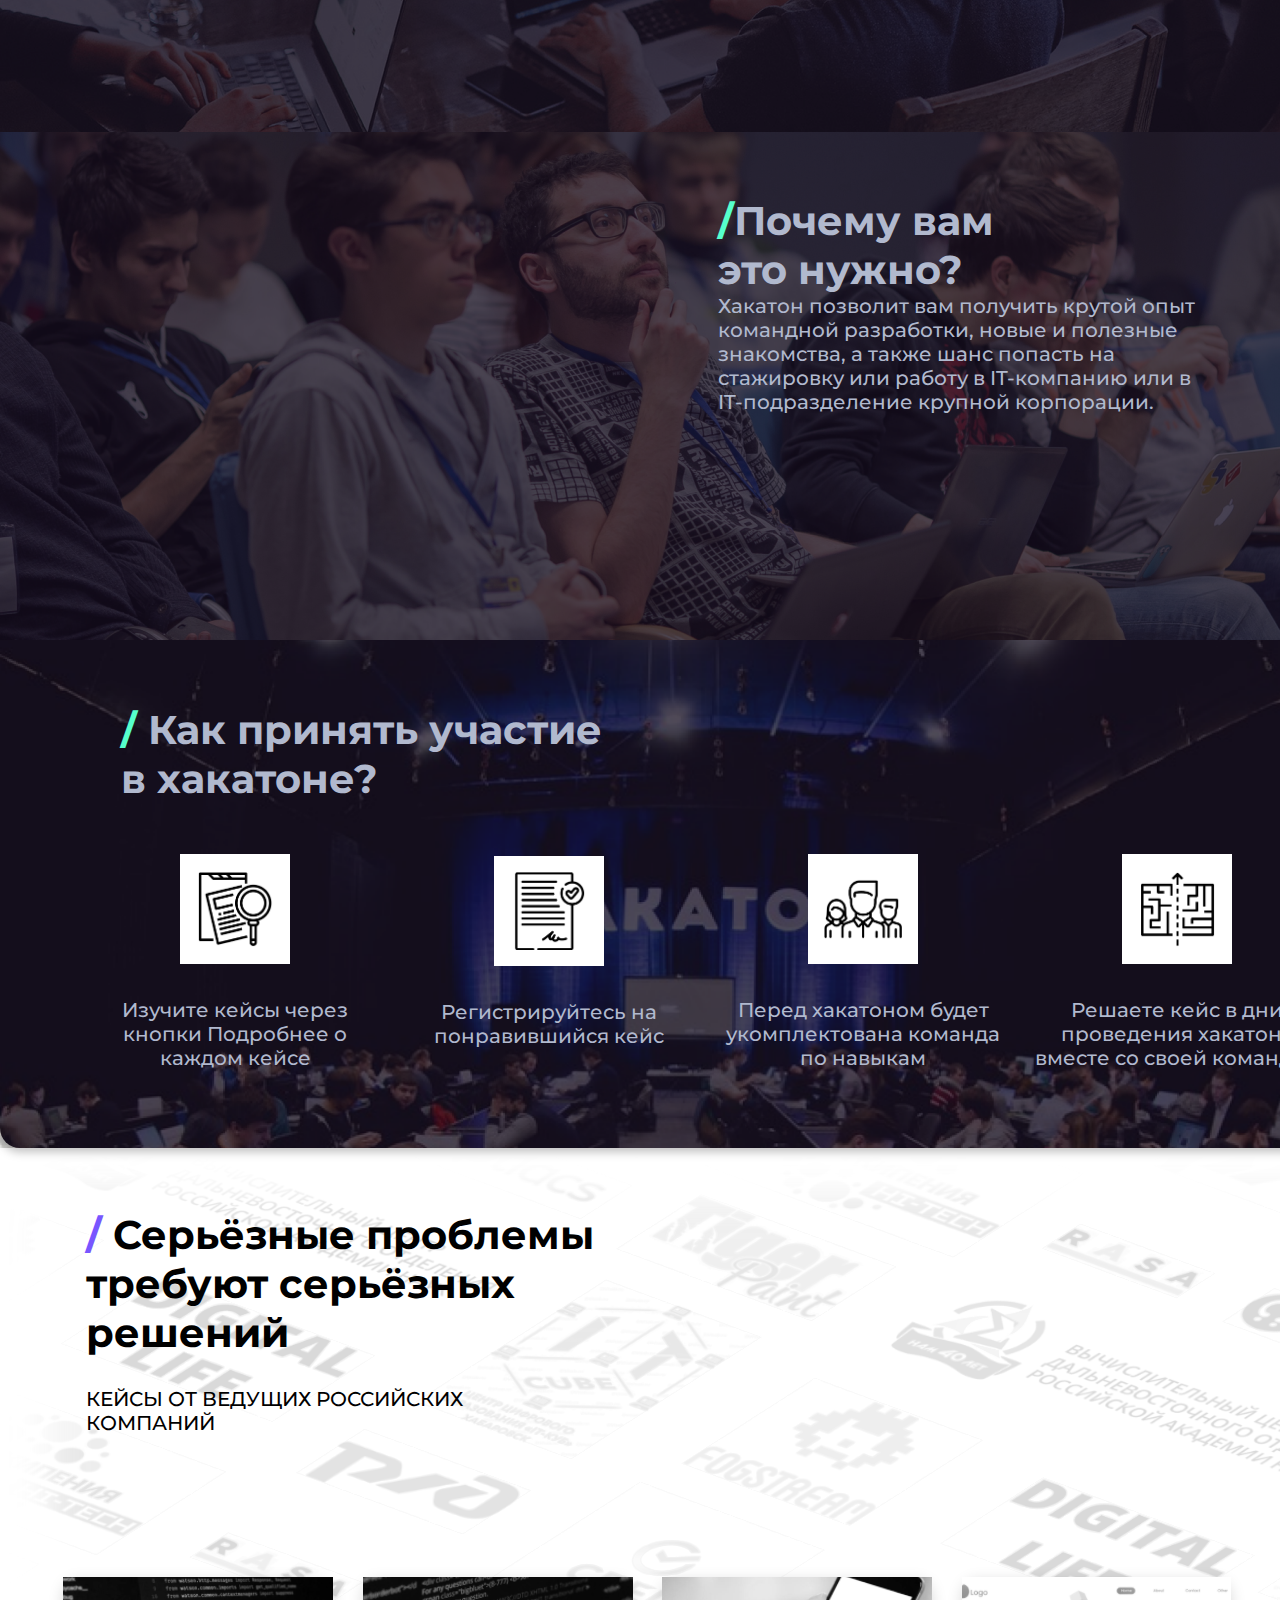
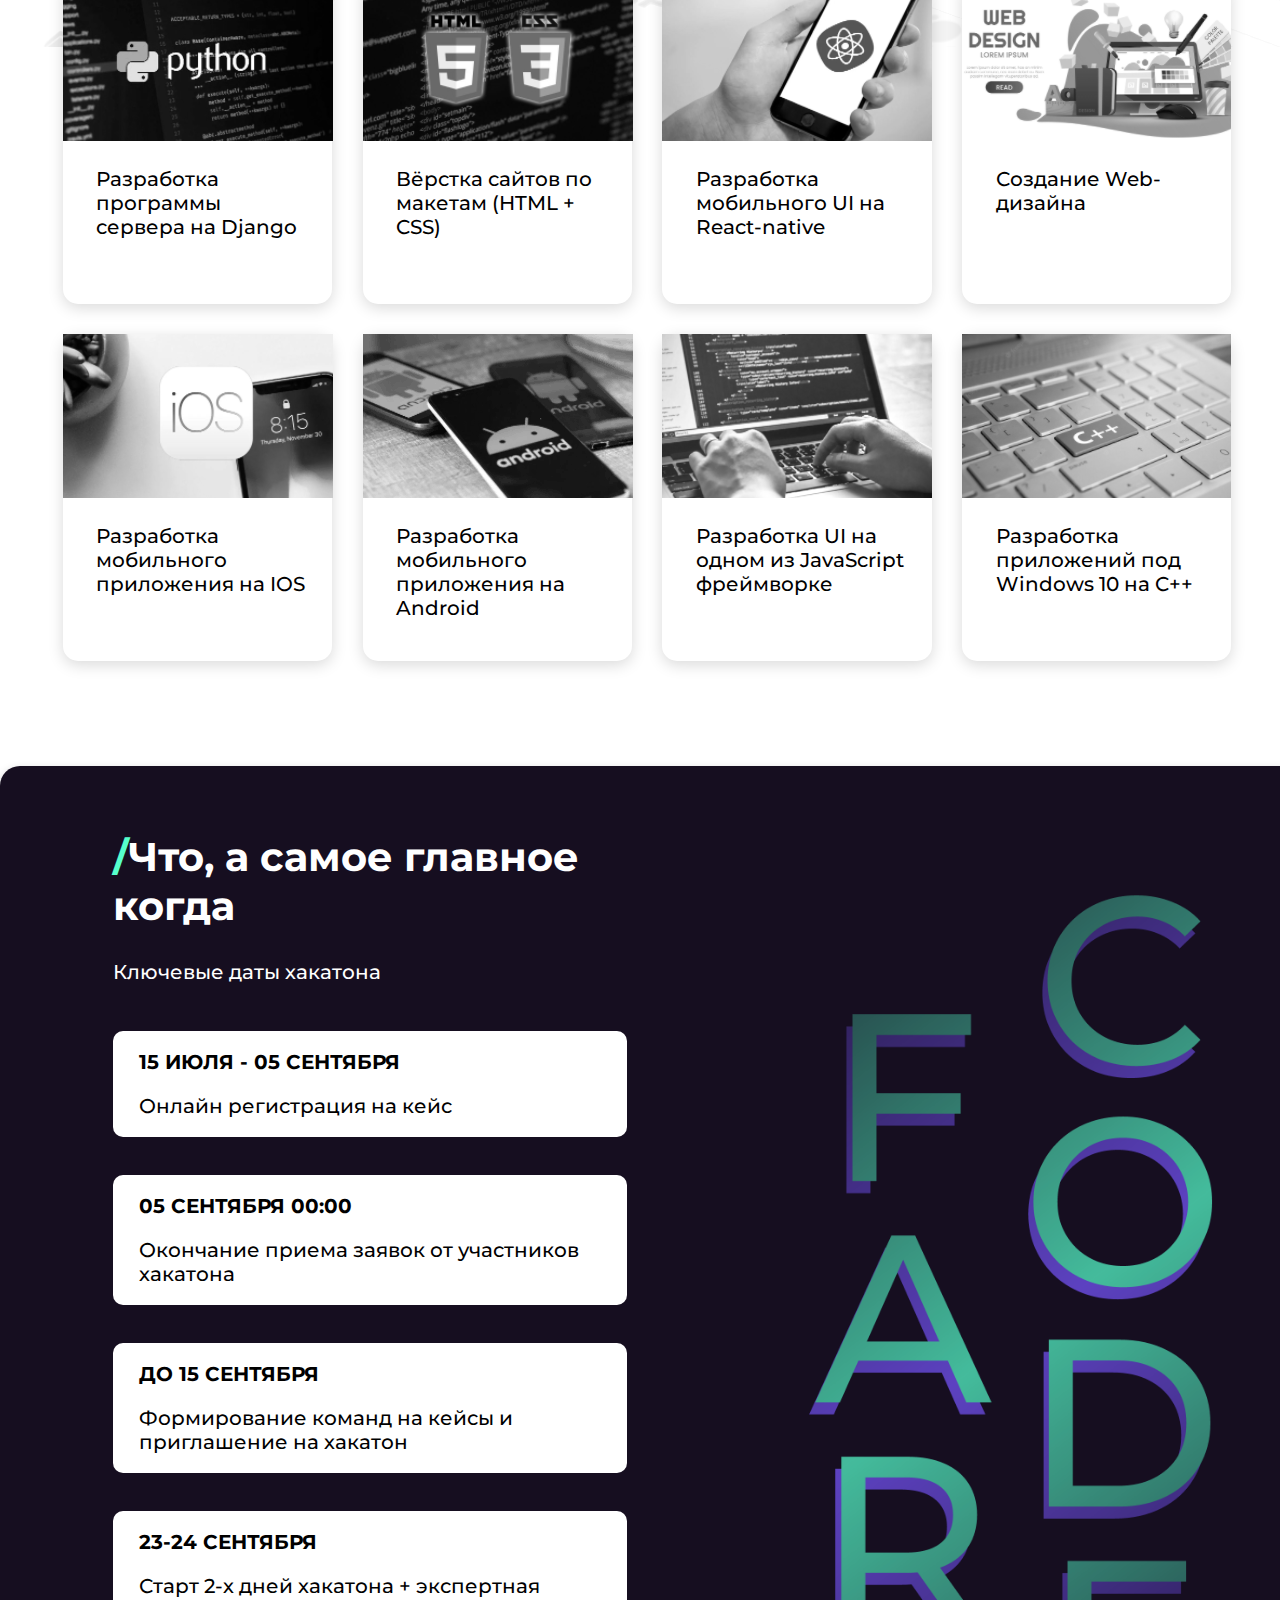
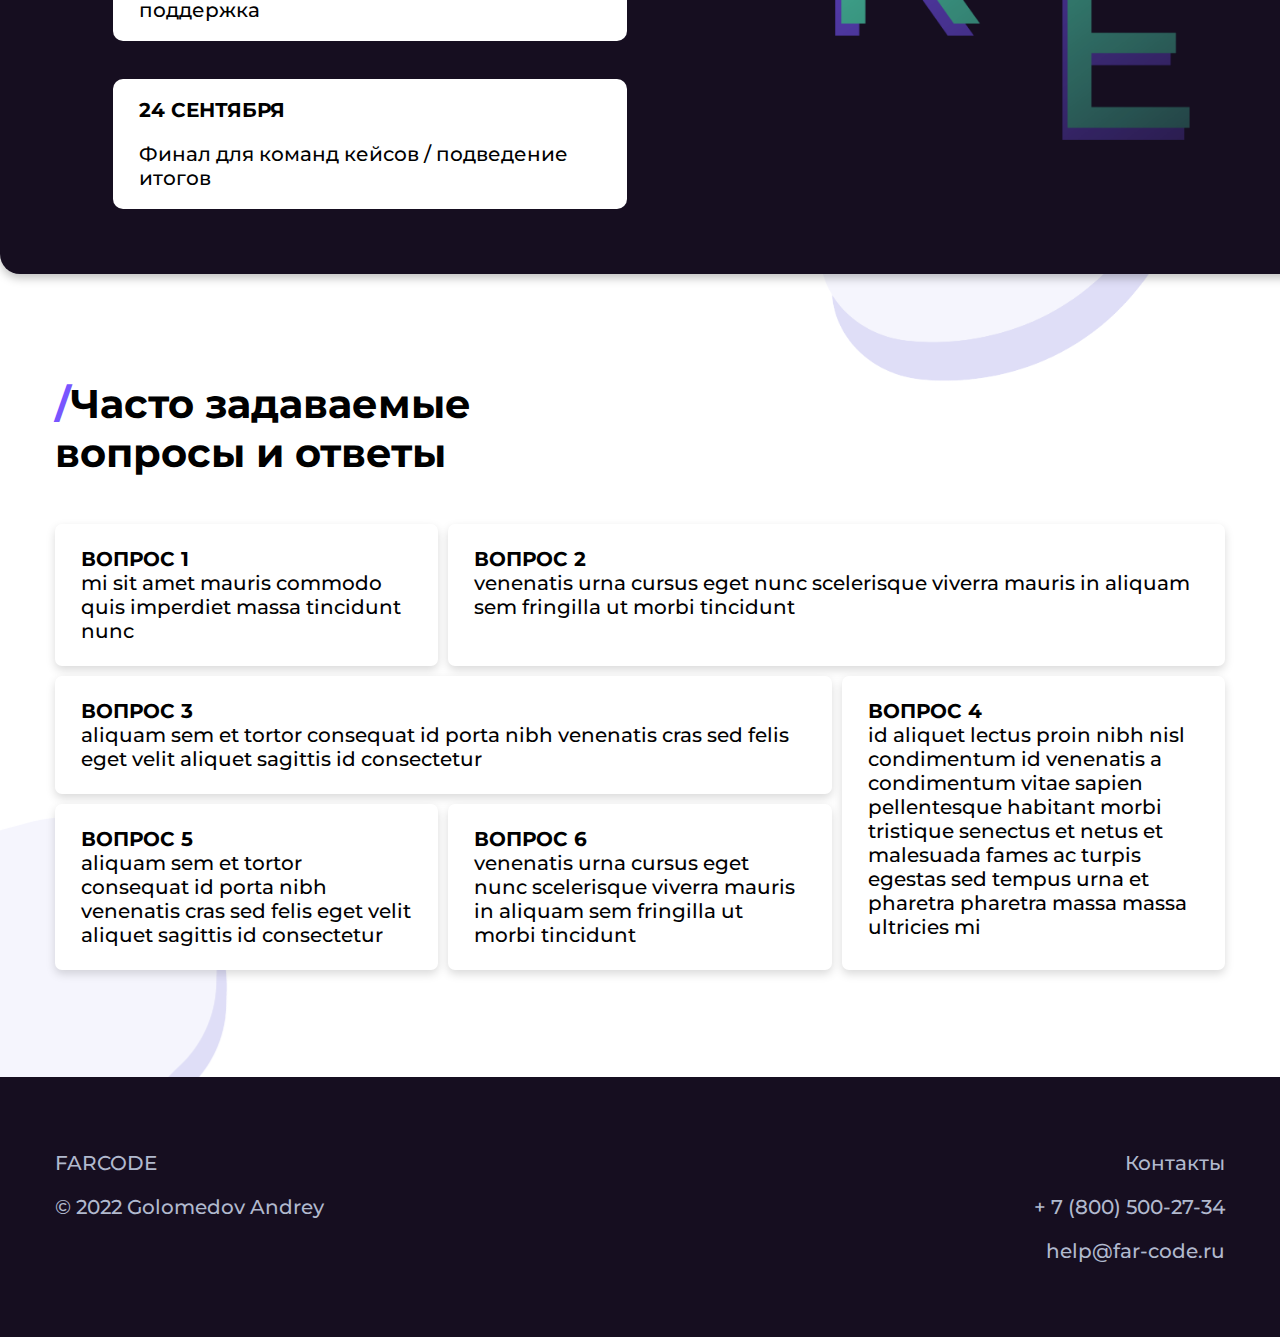
==== commit 90e8000b: "html and css code was added, according to figma-project" ====
--- a/FarCode/index.html
+++ b/FarCode/index.html
@@ -39,12 +39,12 @@
     </section>
     <main class="concept">
         <nav class="concept__menu">
-            <a class="consept__menu_link">О концепции</a>
-            <a class="consept__menu_link">Кейсы</a>
-            <a class="consept__menu_link">Ключевые даты</a>
-            <a class="consept__menu_link">FAQ</a>
+            <a class="consept__menu_link" href="#about">О концепции</a>
+            <a class="consept__menu_link" href="#cases">Кейсы</a>
+            <a class="consept__menu_link" href="#dates">Ключевые даты</a>
+            <a class="consept__menu_link" href="#faq">FAQ</a>
         </nav>
-        <div class="concept__content">
+        <div class="concept__content" id="about">
             <div class="concept__about">
                 <h2 class="concept__about_title"><span class="slash__green">/</span>Что такое хакатон цифровых профессий?</h2>
                 <p class="concept__about_text">Это мероприятие, где команды, состоящие из молодых людей создают прототипы цифровых продуктов по техническому заданию от малого и среднего бизнеса (кейсы).</p>
@@ -95,7 +95,7 @@
             </div>
         </div>
     </main>
-    <section class="cases">
+    <section class="cases" id="cases">
         <div class="cases__top">
             <h2 class="cases__header">
                 <span class="slash_purple">/</span>
@@ -105,55 +105,55 @@
         <div class="cases__items">
             <div class="cases__item">
                 <div class="cases__item_image">
-                    <img src="./img/case1.png" alt="case1">
+                    <img src="./img/case1.png" alt="case1" class="gray">
                 </div>
                 <div class="cases__item_text">Разработка программы сервера на Django</div>
             </div>
             <div class="cases__item">
                 <div class="cases__item_image">
-                    <img src="./img/case2.png" alt="case1">
+                    <img src="./img/case2.png" alt="case2" class="gray">
                 </div>
                 <div class="cases__item_text">Вёрстка сайтов по макетам (HTML + CSS)</div>
             </div>
             <div class="cases__item">
                 <div class="cases__item_image">
-                    <img src="./img/case3.png" alt="case1">
+                    <img src="./img/case3.png" alt="case3" class="gray">
                 </div>
                 <div class="cases__item_text">Разработка мобильного UI на React-native</div>
             </div>
             <div class="cases__item">
                 <div class="cases__item_image">
-                    <img src="./img/case4.png" alt="case1">
+                    <img src="./img/case4.png" alt="case4" class="gray">
                 </div>
                 <div class="cases__item_text">Создание Web-дизайна</div>
             </div>
             <div class="cases__item">
                 <div class="cases__item_image">
-                    <img src="./img/case5.png" alt="case1">
+                    <img src="./img/case5.png" alt="case5" class="gray">
                 </div>
                 <div class="cases__item_text">Разработка мобильного приложения на IOS</div>
             </div>
             <div class="cases__item">
                 <div class="cases__item_image">
-                    <img src="./img/case6.png" alt="case1">
+                    <img src="./img/case6.png" alt="case6" class="gray">
                 </div>
                 <div class="cases__item_text">Разработка мобильного приложения на Android</div>
             </div>
             <div class="cases__item">
                 <div class="cases__item_image">
-                    <img src="./img/case7.png" alt="case1">
+                    <img src="./img/case7.png" alt="case7" class="gray">
                 </div>
                 <div class="cases__item_text">Разработка UI на одном из JavaScript фреймворке</div>
             </div>
             <div class="cases__item">
                 <div class="cases__item_image">
-                    <img src="./img/case8.png" alt="case1">
+                    <img src="./img/case8.png" alt="case8" class="gray">
                 </div>
                 <div class="cases__item_text">Разработка приложений под Windows 10 на C++</div>
             </div>
         </div>
     </section>
-    <section class="schedule">
+    <section class="schedule" id="dates">
         <div class="schedule__content">
             <div class="schedule__heading">
                 <h2 class="schedule__header"><span class="slash__green">/</span>Что, а самое главное когда</h2>
@@ -191,44 +191,46 @@
             <img src="./img/FARCODE.png" alt="farcode">
         </div>
     </section>
-    <section class="qa">
+    <section class="qa" id="faq">
         <h2 class="qa__header"><span class="slash_purple">/</span>Часто задаваемые вопросы и ответы</h2>
         <div class="qa__items">
-            <div class="qa__item">
+            <div class="qa__item1 qa__item">
                 <h3 class="qa__item_question">Вопрос 1</h3>
                 <p class="qa__item_answer">mi sit amet mauris commodo quis imperdiet massa tincidunt nunc</p>
             </div>
-            <div class="qa__item">
+            <div class="qa__item2 qa__item">
                 <h3 class="qa__item_question">Вопрос 2</h3>
                 <p class="qa__item_answer">venenatis urna cursus eget nunc scelerisque viverra mauris in aliquam sem fringilla ut morbi tincidunt</p>
             </div>
-            <div class="qa__item">
+            <div class="qa__item3 qa__item">
                 <h3 class="qa__item_question">Вопрос 3</h3>
                 <p class="qa__item_answer">aliquam sem et tortor consequat id porta nibh venenatis cras sed felis eget velit aliquet sagittis id consectetur</p>
             </div>
-            <div class="qa__item">
+            <div class="qa__item4 qa__item">
                 <h3 class="qa__item_question">Вопрос 4</h3>
                 <p class="qa__item_answer">id aliquet lectus proin nibh nisl condimentum id venenatis a condimentum vitae sapien pellentesque habitant morbi tristique senectus et netus et malesuada fames ac turpis egestas sed tempus urna et pharetra pharetra massa massa ultricies mi</p>
             </div>
-            <div class="qa__item">
+            <div class="qa__item5 qa__item">
                 <h3 class="qa__item_question">Вопрос 5</h3>
                 <p class="qa__item_answer">aliquam sem et tortor consequat id porta nibh venenatis cras sed felis eget velit aliquet sagittis id consectetur</p>
             </div>
-            <div class="qa__item">
+            <div class="qa__item6 qa__item">
                 <h3 class="qa__item_question">Вопрос 6</h3>
                 <p class="qa__item_answer">venenatis urna cursus eget nunc scelerisque viverra mauris in aliquam sem fringilla ut morbi tincidunt</p>
             </div>
         </div>
     </section>
     <footer class="footer">
-        <div class="footer__info">
-            <div class="footer__site-name">FARCODE</div>
-            <div class="footer__owner">© 2022 Golomedov Andrey</div>
-        </div>
-        <div class="footer__contact">
-            <p class="footer__text">Контакты</p>
-            <div class="footer__phone">+ 7 (800) 500-27-34</div>
-            <div class="footer__email">help@far-code.ru</div>
+        <div class="footer__wrap">
+            <div class="footer__info">
+                <div class="footer__site-name">FARCODE</div>
+                <div class="footer__owner">© 2022 Golomedov Andrey</div>
+            </div>
+            <div class="footer__contact">
+                <p class="footer__text">Контакты</p>
+                <div class="footer__phone">+ 7 (800) 500-27-34</div>
+                <div class="footer__email">help@far-code.ru</div>
+            </div>
         </div>
     </footer>
 </body>
--- a/FarCode/style.css
+++ b/FarCode/style.css
@@ -1,15 +1,18 @@
 @charset "UTF-8";
 * {
+  margin: 0 auto;
   padding: 0;
   box-sizing: border-box;
   font-family: "Montserrat", sans-serif;
-  font-optical-sizing: auto;
+  font-size: 20px;
   font-weight: 500;
+  line-height: 24px;
   font-style: normal;
 }
 
 body {
   position: relative;
+  overflow-x: hidden;
 }
 
 .cloud1 {
@@ -81,6 +84,13 @@
   z-index: -2;
 }
 
+.cloud__bottom {
+  width: 400.63px;
+  height: 405.45px;
+  right: 1640.37px;
+  top: 3444px;
+}
+
 .slash__green {
   color: #56FFCC;
   font-size: 40px;
@@ -88,20 +98,23 @@
   line-height: 49px;
 }
 
+.slash_purple {
+  margin: 0;
+  color: #7856FF;
+  font-size: 40px;
+  font-weight: 700;
+  line-height: 49px;
+}
+
 .header {
   margin: 30px auto;
   display: flex;
   justify-content: space-between;
-  width: 1168px;
   height: 35px;
 }
 .header__menu {
-  font-size: 20px;
-  font-weight: 500;
-  line-height: 24px;
   display: flex;
   gap: 72px;
-  padding-right: 120px;
 }
 .header__menu a {
   text-decoration: none;
@@ -123,21 +136,24 @@
   padding-top: 227px;
 }
 .intro__info_header {
+  margin: 0;
   font-size: 60px;
-  margin: 0;
   font-weight: 700;
   line-height: 73px;
   text-align: left;
+  display: flex;
+  align-items: center;
+}
+.intro__info_header .slash_purple {
+  font-size: 60px;
 }
 .intro__info_description {
   margin: 0;
   color: rgb(0, 0, 0);
-  font-size: 20px;
-  font-weight: 500;
-  line-height: 24px;
   padding-top: 25px;
 }
 .intro__info_button {
+  margin: 0;
   margin-top: 120px;
   width: 220px;
   height: 70px;
@@ -145,18 +161,12 @@
   box-shadow: 0px 4px 10px 0px rgba(0, 0, 0, 0.25);
   background: rgb(22, 14, 32);
   color: rgb(255, 255, 255);
-  font-size: 20px;
-  font-weight: 700;
-  line-height: 24px;
+  font-weight: 700;
   text-align: center;
   text-transform: uppercase;
   color: #ffffff;
 }
 
-.slash_purple {
-  color: #7856FF;
-}
-
 .concept {
   margin: 0 auto;
   padding-top: 223px;
@@ -165,9 +175,6 @@
   flex-direction: column;
   align-items: center;
   color: rgb(177, 185, 206);
-  font-size: 20px;
-  font-weight: 500;
-  line-height: 24px;
   text-align: left;
 }
 .concept__menu {
@@ -175,6 +182,10 @@
   display: flex;
   justify-content: space-evenly;
   margin-bottom: 42px;
+}
+.concept__menu a {
+  text-decoration: none;
+  color: #000000;
 }
 .concept__content {
   border-radius: 20px;
@@ -196,10 +207,8 @@
   line-height: 49px;
 }
 .concept__about_text {
+  margin: 0;
   width: 528px;
-  font-size: 20px;
-  font-weight: 500;
-  line-height: 24px;
 }
 .concept__reasons {
   padding-left: 718px;
@@ -217,9 +226,6 @@
 }
 .concept__reasons_text {
   padding-right: 200px;
-  font-size: 20px;
-  font-weight: 500;
-  line-height: 24px;
 }
 .concept__participation {
   height: 508px;
@@ -246,9 +252,9 @@
   width: 300px;
   height: 225px;
   display: flex;
-  flex-direction: column;
   justify-content: center;
   align-items: center;
+  flex-direction: column;
   text-align: center;
 }
 .concept__participation_card:nth-child(2) {
@@ -256,9 +262,9 @@
 }
 .concept__participation_icon {
   display: flex;
-  flex-direction: column;
   justify-content: center;
   align-items: center;
+  flex-direction: column;
   width: 110px;
   height: 110px;
   background-color: #ffffff;
@@ -269,6 +275,13 @@
 .concept__participation img {
   width: 78px;
   height: 78px;
+}
+
+.gray {
+  filter: grayscale(100%);
+}
+.gray:hover {
+  filter: grayscale(0);
 }
 
 .cases {
@@ -286,13 +299,11 @@
   font-size: 40px;
   font-weight: 700;
   line-height: 49px;
-  letter-spacing: 0%;
-  text-align: left;
   margin: 0;
   margin-left: 86px;
 }
 .cases__description {
-  width: 370px;
+  width: 390px;
   text-transform: uppercase;
   padding-top: 30px;
   margin: 0;
@@ -320,9 +331,6 @@
   width: 234px;
   padding-top: 21px;
   padding-left: 16px;
-  font-size: 20px;
-  font-weight: 500;
-  line-height: 24px;
 }
 
 .schedule {
@@ -338,7 +346,7 @@
   gap: 100px;
 }
 .schedule__content {
-  width: 570px;
+  width: 590px;
   padding-left: 113px;
   margin: 0;
 }
@@ -362,27 +370,310 @@
 }
 .schedule__date {
   width: 514px;
+  background-color: #FFFFFF;
+  border-radius: 10px;
+  padding: 19px 26px;
+}
+.schedule__title {
+  margin: 0;
+  text-transform: uppercase;
+  font-weight: 700;
+}
+.schedule__description {
+  margin: 0;
+  padding-top: 20px;
+}
+.schedule img {
+  width: 720px;
+  min-height: 966px;
+}
+
+.qa {
+  margin: 0 auto;
+  width: 1170px;
+  margin-bottom: 107px;
+}
+.qa__header {
+  margin: 0;
+  width: 570px;
+  font-size: 40px;
+  font-weight: 700;
+  line-height: 49px;
+}
+.qa__items {
+  margin-top: 47px;
+  width: 1170px;
+  display: grid;
+  grid-template-columns: repeat(3, 1fr);
+  gap: 10px;
+  grid-auto-rows: minmax(100px, auto);
+  color: rgb(0, 0, 0);
+  font-size: 20px;
+  line-height: 24px;
+}
+.qa__item {
+  padding: 23px 26px;
+  border-radius: 7px;
+  box-shadow: 0px 4px 10px 0px rgba(0, 0, 0, 0.15);
+  background: rgb(255, 255, 255);
+}
+.qa__item_question {
+  text-transform: uppercase;
+  font-weight: 700;
+}
+.qa__item1 {
+  grid-column: 1/1;
+  grid-row: 1;
+}
+.qa__item2 {
+  grid-column: 2/4;
+  grid-row: 1/2;
+}
+.qa__item3 {
+  grid-column: 1/3;
+  grid-row: 2/3;
+}
+.qa__item4 {
+  grid-column: 3/3;
+  grid-row: 2/4;
+}
+.qa__item5 {
+  grid-column: 1/2;
+  grid-row: 3/3;
+}
+
+.footer {
+  background-color: #160E20;
+  color: #B1B9CE;
+  overflow: hidden;
+}
+.footer__wrap {
+  width: 1170px;
+  margin: 0 auto;
+  padding: 74px 0;
+  display: flex;
+  flex-direction: row;
+  justify-content: space-between;
+}
+.footer__info, .footer__contact {
+  margin: 0;
+  display: flex;
+  flex-direction: column;
+  gap: 20px;
+  align-items: start;
+}
+.footer__contact {
+  align-items: end;
+}
+.footer__contact p {
+  margin: 0;
+}
+.footer__email, .footer__site-name {
+  margin: 0;
+}
+
+.case__intro {
+  margin: 0 auto;
+  margin-top: 214px;
+  width: 1170px;
+  display: flex;
+  justify-content: center;
+  align-items: center;
+  gap: 100px;
+  flex-direction: row;
+}
+.case__intro_header {
+  font-size: 40px;
+  font-weight: 700;
+  line-height: 49px;
+  width: 534px;
+  margin: 0;
+  padding-top: 51px;
+}
+.case__intro_button {
+  margin-top: 49px;
+  width: 186px;
+  height: 70px;
+  border-radius: 10px;
+  box-shadow: 0px 4px 10px 0px rgba(0, 0, 0, 0.25);
+  background: rgb(22, 14, 32);
+  font-weight: 700;
+  text-align: center;
+  text-transform: uppercase;
+  color: #ffffff;
+}
+.case__intro img {
+  width: 526px;
+}
+
+.case__details {
+  margin: 0 auto;
+  margin-bottom: 81px;
+  width: 1350px;
+  padding-top: 253px;
+  display: flex;
+  flex-direction: column;
+  align-items: center;
+}
+.case__details_menu {
+  width: 1005px;
+  display: flex;
+  justify-content: space-evenly;
+  margin-bottom: 42px;
+}
+.case__details_menu a {
+  text-decoration: none;
+  color: #000000;
+}
+
+.case__content {
+  margin: 0 auto;
+  display: flex;
+  justify-content: center;
+  align-items: center;
+  gap: 30px;
+  padding: 65px 90px 116px 90px;
+  width: 1350px;
+  border-radius: 20px;
+  background: url("img/case_page.png") no-repeat center;
+  background-size: 100%;
+}
+.case__content_about {
+  width: 570px;
+  color: #B1B9CE;
+  padding-right: 80px;
+}
+.case__content_title {
+  font-size: 40px;
+  font-weight: 700;
+  line-height: 49px;
+}
+.case__content_logo img {
+  width: 570px;
+}
+
+.case__description {
+  margin: 0 auto;
+  width: 1170px;
+}
+.case__description_header {
+  font-size: 40px;
+  font-weight: 700;
+  line-height: 49px;
+  margin: 0;
+  padding-bottom: 40px;
+}
+.case__description_text {
+  margin: 0;
+  padding-bottom: 40px;
+}
+
+.mentors {
+  margin-top: 41px;
+  margin-bottom: 76px;
+  width: 1350px;
+  padding: 76px 90px 106px 90px;
+  min-height: 769px;
+  border-radius: 20px;
+  background: url("img/mentors_bg.png") no-repeat center;
+  background-size: 100%;
+  color: #B1B9CE;
+}
+.mentors__header {
+  font-size: 40px;
+  font-weight: 700;
+  line-height: 49px;
+  color: #FFFFFF;
+  padding-bottom: 57px;
+}
+.mentors__info {
+  display: flex;
+}
+.mentors__info img {
+  padding-bottom: 34px;
+}
+.mentors__info_block {
+  text-align: center;
+}
+.mentors__name {
+  font-weight: 700;
+}
+
+.register {
+  width: 1170px;
+}
+.register__header {
+  font-size: 40px;
+  font-weight: 700;
+  line-height: 49px;
+  padding-bottom: 53px;
+}
+.register__form_inputs {
+  display: grid;
+  gap: 30px;
+  grid-template-columns: repeat(2, 570px);
+}
+.register__form_left, .register__form_right {
+  width: 570px;
+  display: flex;
+  flex-direction: column;
+  justify-content: flex-start;
+  align-items: center;
+  gap: 25px;
+}
+.register__form_left input, .register__form_left textarea, .register__form_right input, .register__form_right textarea {
+  width: 100%;
+  border-radius: 10px;
+  box-shadow: inset 0px 0px 10px 0px rgba(0, 0, 0, 0.15);
+  background: rgb(255, 255, 255);
+  border: none;
+}
+.register__form_left input, .register__form_right input {
+  height: 51px;
+  padding: 21px 31px;
+}
+.register__form_chbx {
+  display: flex;
+  justify-content: flex-start;
+  align-items: center;
+  margin: 0;
+  width: 570px;
+  border-radius: 10px;
+  box-shadow: inset 0px 0px 10px 0px rgba(0, 0, 0, 0.15);
+  background: rgb(255, 255, 255);
+  border: none;
+}
+.register__form_chbx input {
+  width: 20px;
+  margin: 0;
+  margin-left: 31px;
+}
+.register__form_chbx input::before {
+  border-color: #7a7a7a;
+  background-color: #ffffff;
+}
+.register__form_chbx input::after {
+  border-color: #7a7a7a;
+  background-color: #7a7a7a;
+}
+.register__form_chbx label {
+  margin: 0;
+  padding-left: 14px;
+  color: rgb(136, 136, 136);
   font-size: 20px;
   font-weight: 500;
   line-height: 24px;
-  background-color: #FFFFFF;
+}
+.register__button {
+  margin-top: 30px;
+  margin-bottom: 76px;
+  width: 319.77px;
+  height: 70px;
   border-radius: 10px;
-  padding: 19px 26px;
-}
-.schedule__title {
-  margin: 0;
+  box-shadow: 0px 4px 10px 0px rgba(0, 0, 0, 0.25);
+  background: rgb(22, 14, 32);
+  font-weight: 700;
+  text-align: center;
   text-transform: uppercase;
-}
-.schedule__description {
-  margin: 0;
-  padding-top: 20px;
-}
-.schedule img {
-  width: 720px;
-  min-height: 966px;
-}
-
-.qa {
-  margin: 0 auto;
-  width: 1170px;
+  color: #ffffff;
 }/*# sourceMappingURL=style.css.map */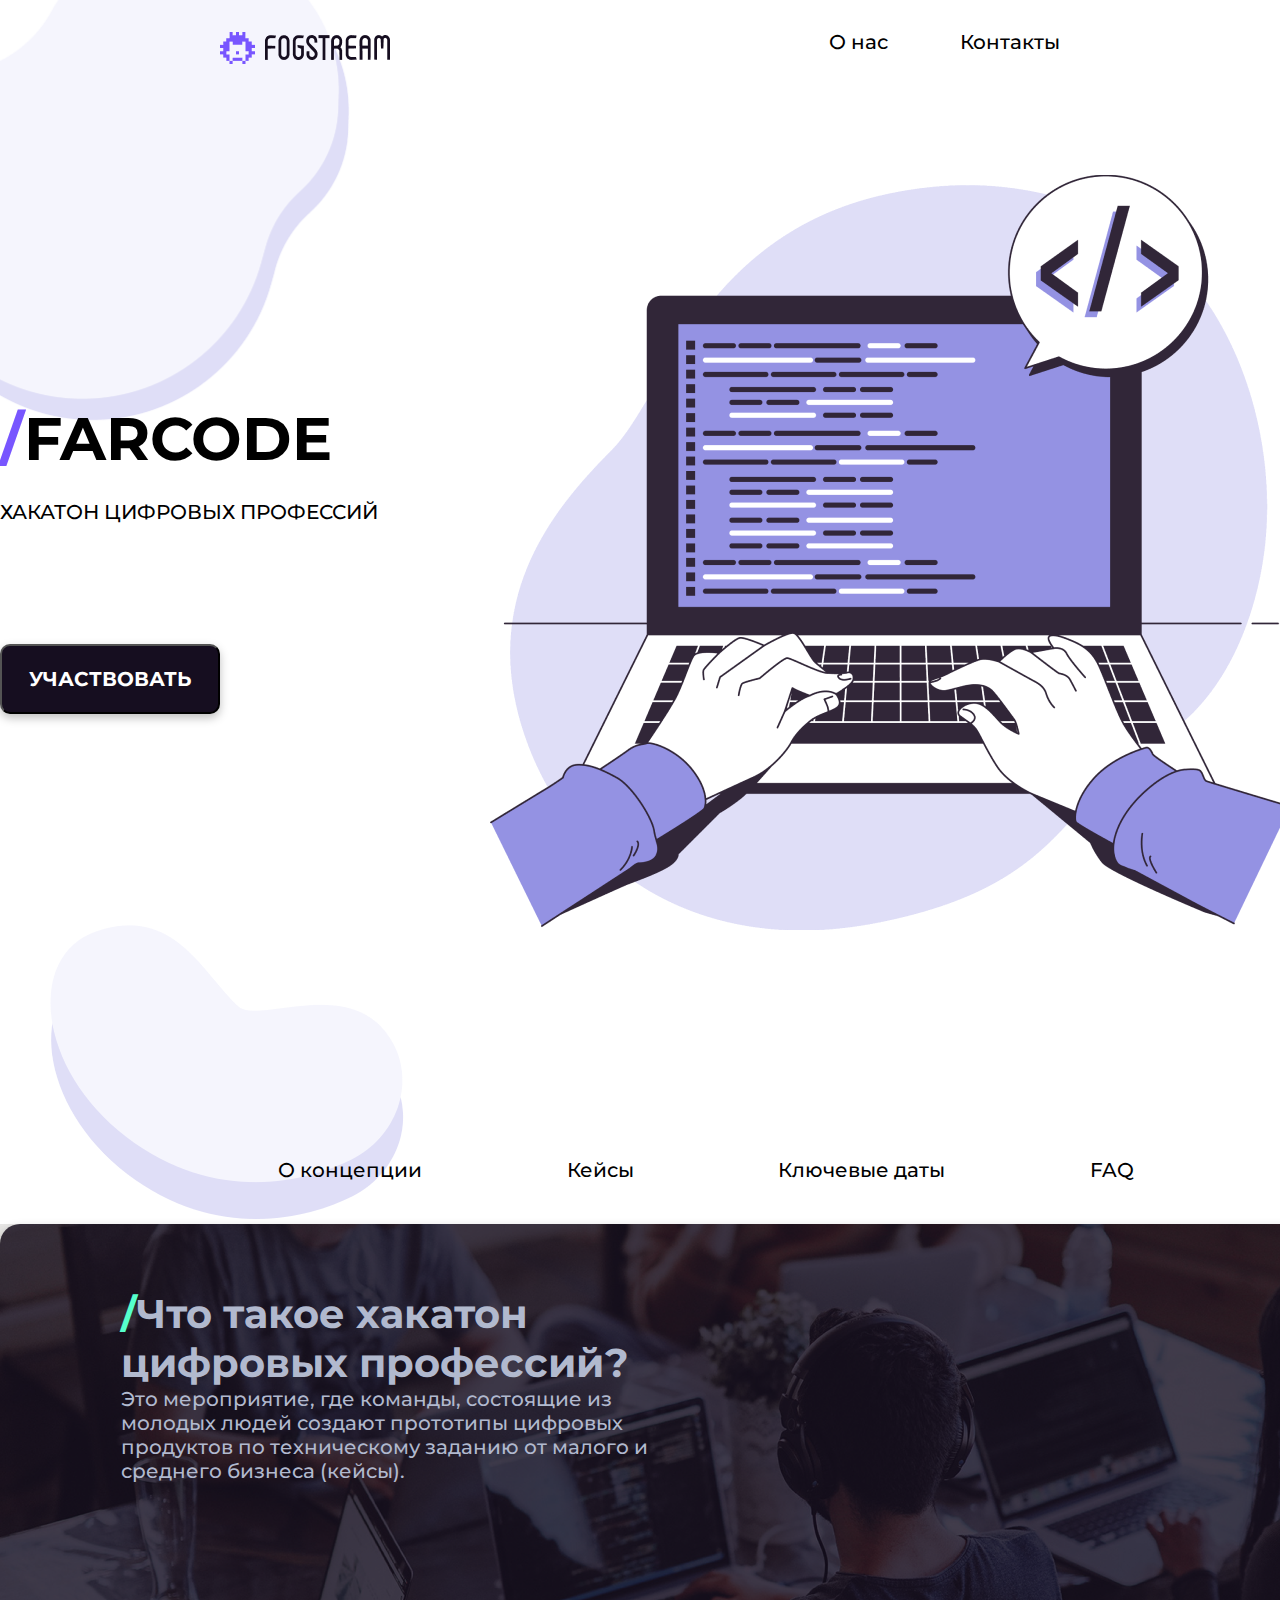
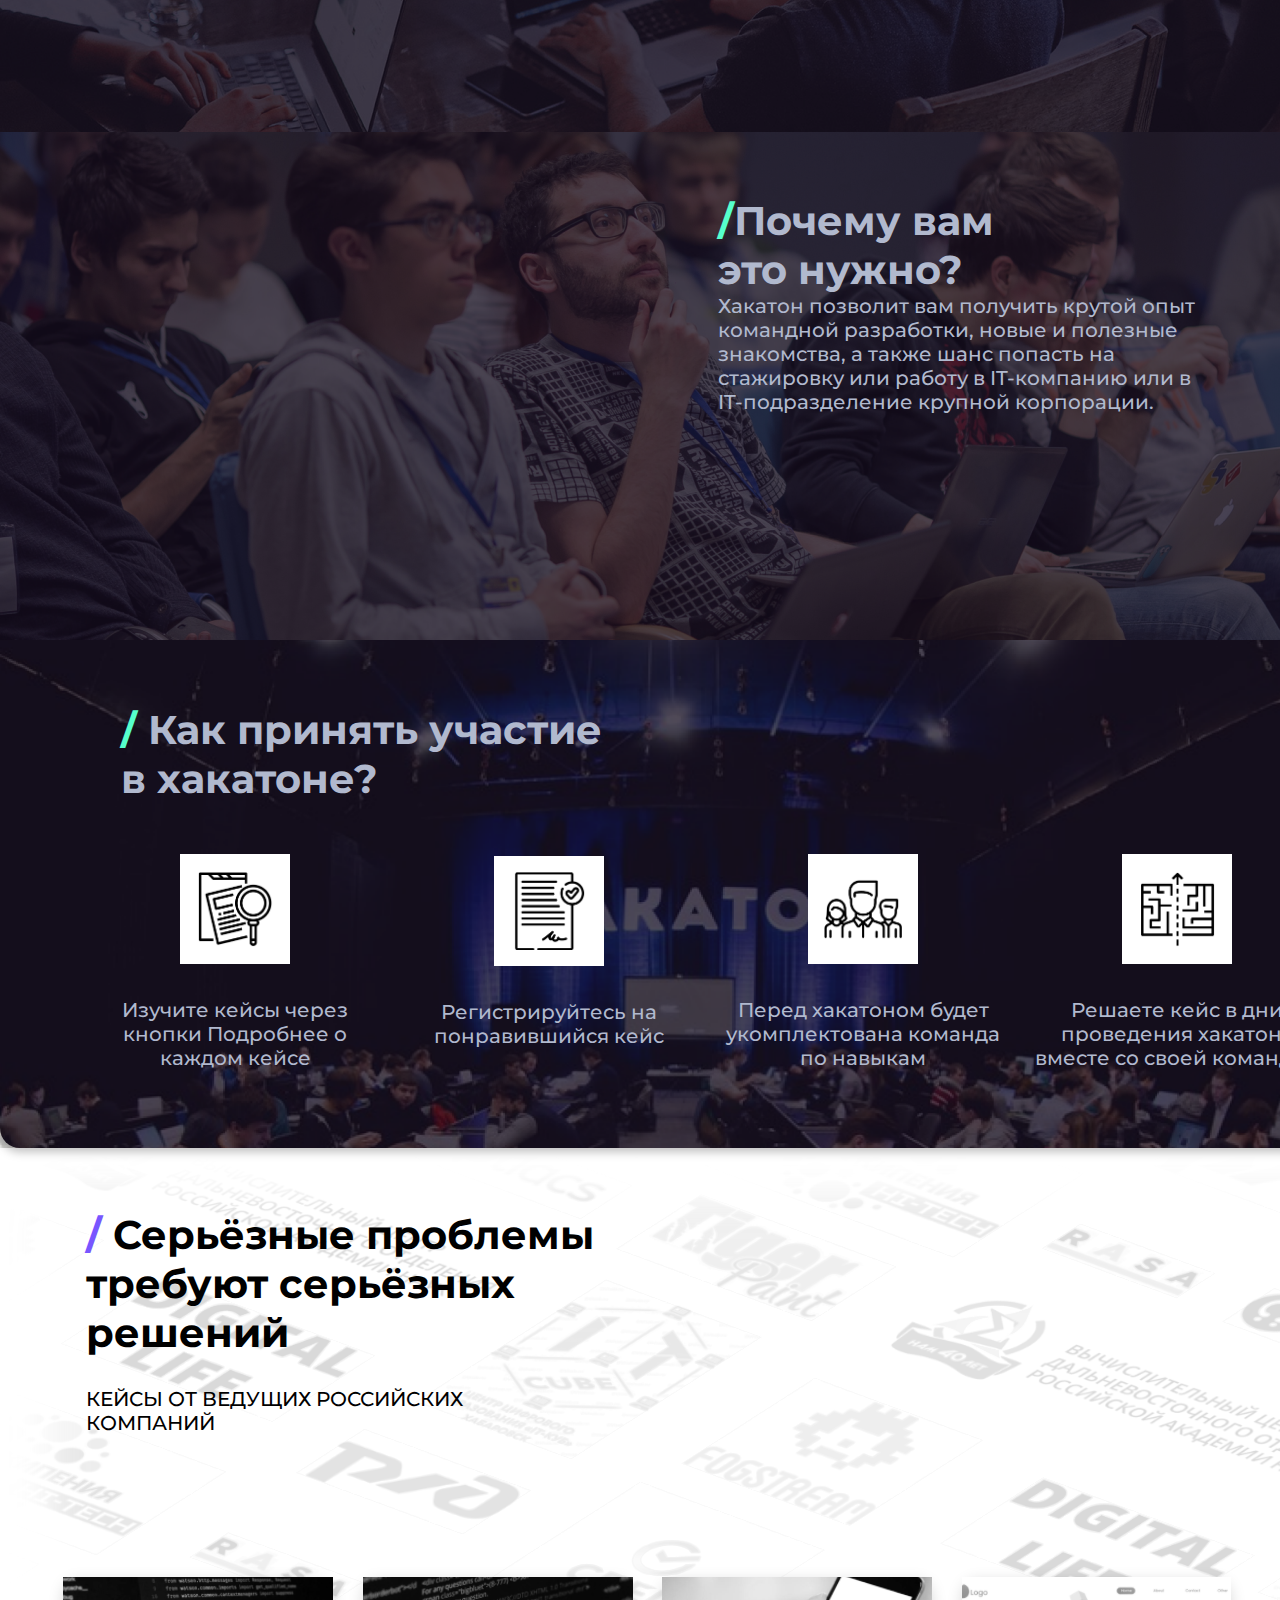
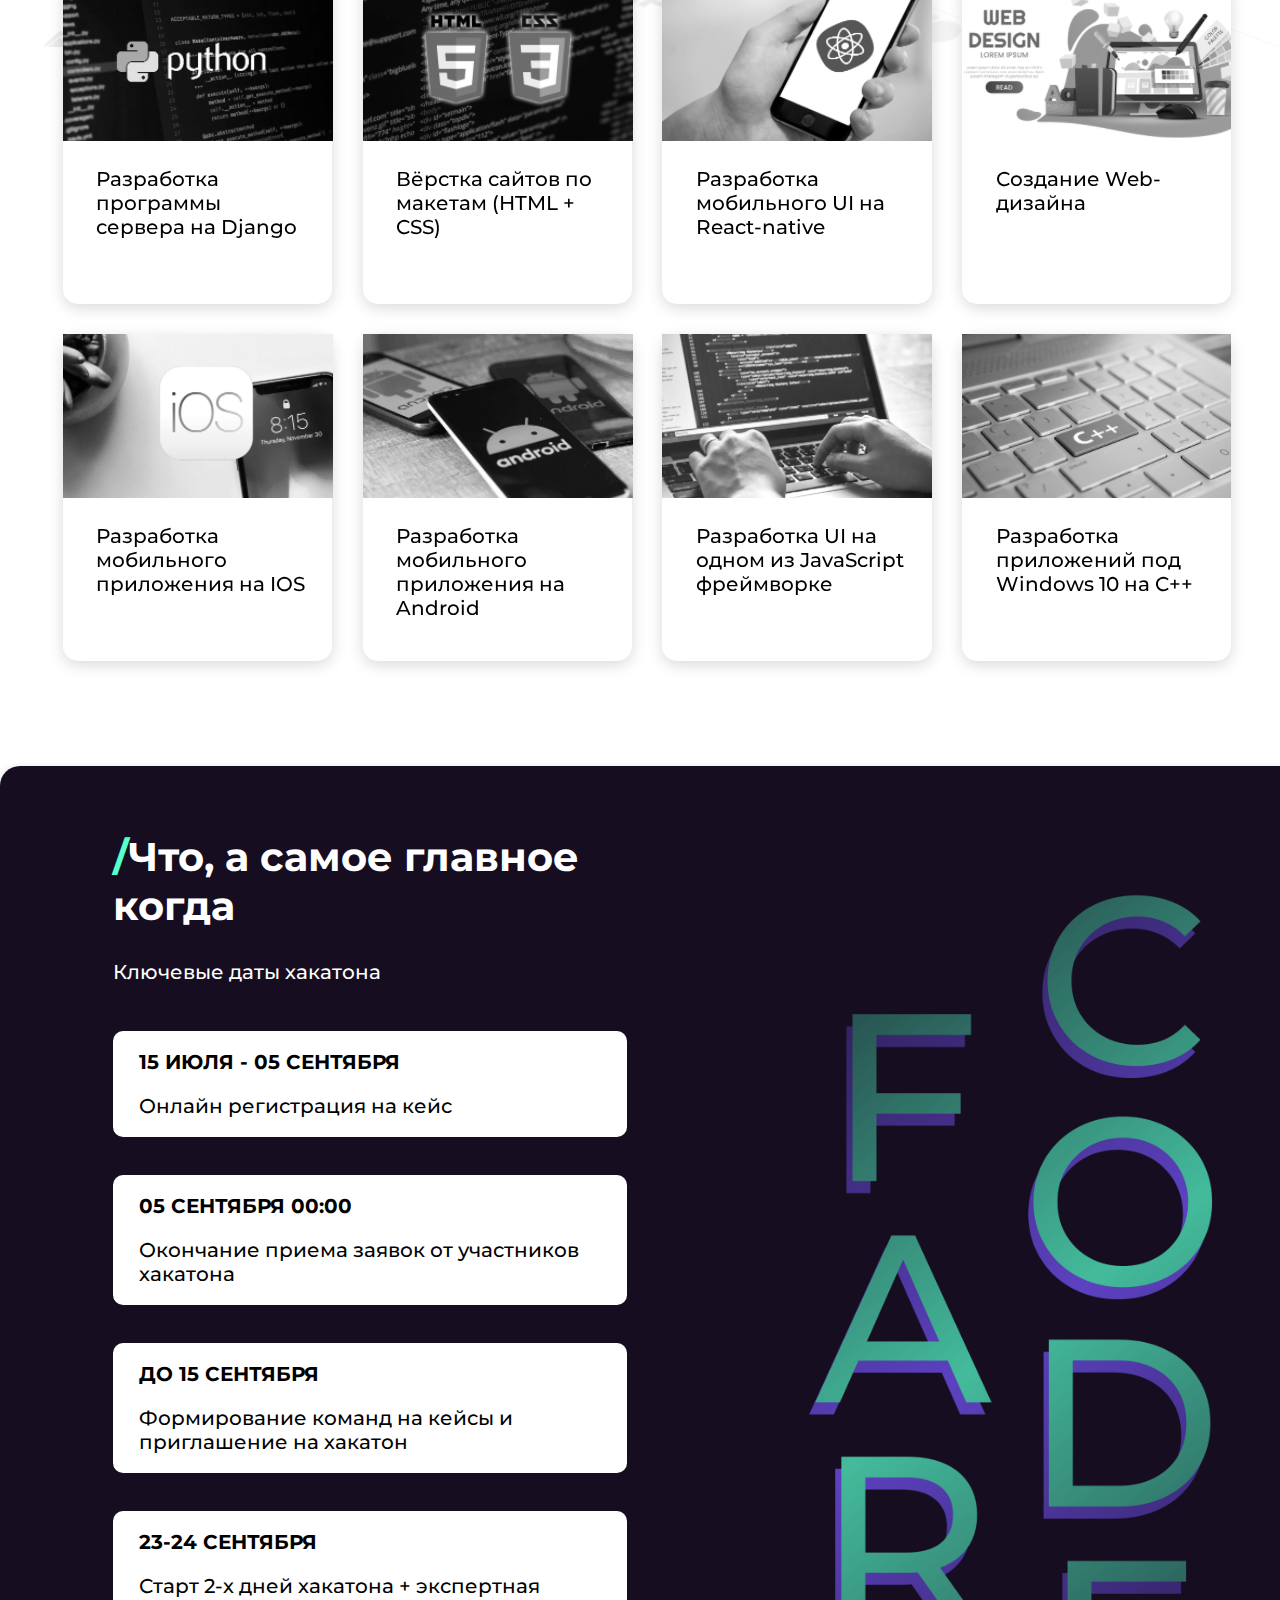
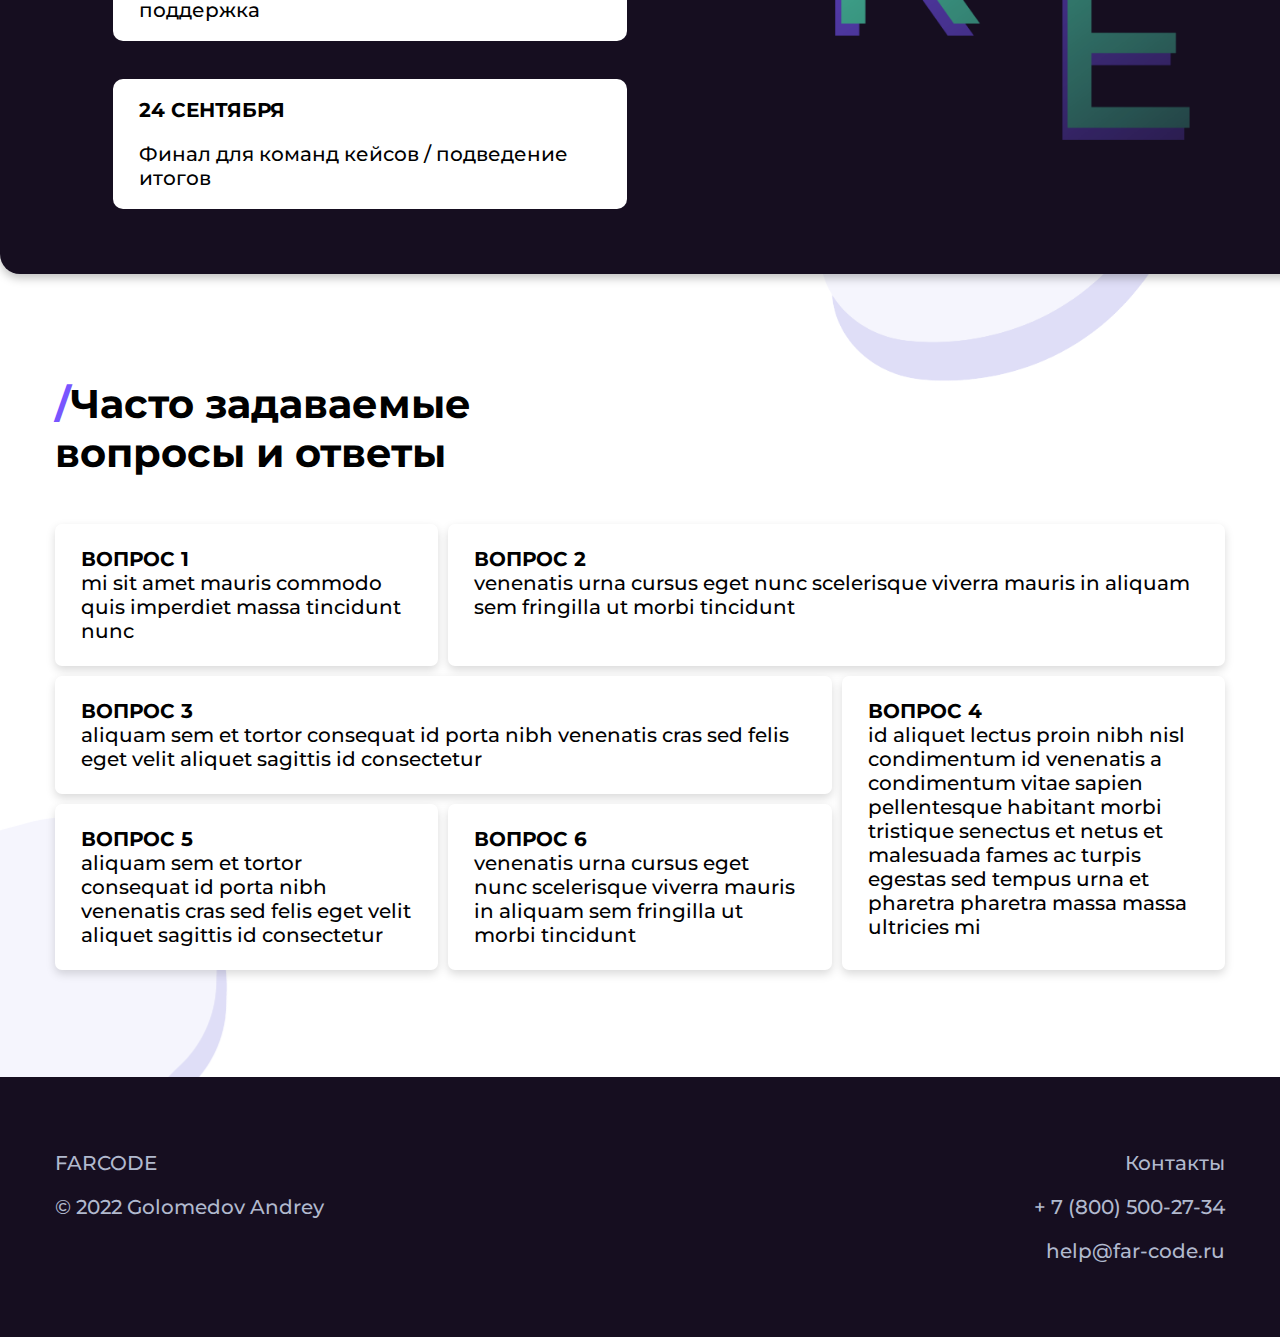
==== commit 026cd633: "code fixed" ====
--- a/FarCode/index.html
+++ b/FarCode/index.html
@@ -19,12 +19,12 @@
         <img src="./img/cloud6.png" alt="cloud" class="cloud6">
     </div>
     <header class="header">
-        <div class="header__logo">
+        <a class="header__logo" href="index.html">
             <img src="icons/logo.png" alt="" class="header__logo_image">
-        </div>
+        </a>
         <nav class="header__menu">
-            <a href="" class="header__menu_link">Главная</a>
-            <a href="" class="header__menu_link">О нас</a>
+            <a href="#about_us" class="header__menu_link">О нас</a>
+            <a href="#contacts" class="header__menu_link">Контакты</a>
         </nav>
     </header>
     <section class="intro">
@@ -37,7 +37,7 @@
             <img src="img/intro.png" alt="main image">
         </div>
     </section>
-    <main class="concept">
+    <main class="concept" id="about_us">
         <nav class="concept__menu">
             <a class="consept__menu_link" href="#about">О концепции</a>
             <a class="consept__menu_link" href="#cases">Кейсы</a>
@@ -62,7 +62,6 @@
                         <div class="concept__participation_icon">
                             <img src="icons/participation1.png"  alt="icon">
                         </div>
-                        
                         <div class="concept__participation_text">
                             Изучите кейсы через кнопки Подробнее о каждом кейсе
                         </div>
@@ -107,49 +106,49 @@
                 <div class="cases__item_image">
                     <img src="./img/case1.png" alt="case1" class="gray">
                 </div>
-                <div class="cases__item_text">Разработка программы сервера на Django</div>
+                <a href="registration.html" class="cases__item_text">Разработка программы сервера на Django</a>
             </div>
             <div class="cases__item">
                 <div class="cases__item_image">
                     <img src="./img/case2.png" alt="case2" class="gray">
                 </div>
-                <div class="cases__item_text">Вёрстка сайтов по макетам (HTML + CSS)</div>
+                <a href="registration.html" class="cases__item_text">Вёрстка сайтов по макетам (HTML + CSS)</a>
             </div>
             <div class="cases__item">
                 <div class="cases__item_image">
                     <img src="./img/case3.png" alt="case3" class="gray">
                 </div>
-                <div class="cases__item_text">Разработка мобильного UI на React-native</div>
+                <a href="registration.html" class="cases__item_text">Разработка мобильного UI на React-native</a>
             </div>
             <div class="cases__item">
                 <div class="cases__item_image">
                     <img src="./img/case4.png" alt="case4" class="gray">
                 </div>
-                <div class="cases__item_text">Создание Web-дизайна</div>
+                <a href="registration.html" class="cases__item_text">Создание Web-дизайна</a>
             </div>
             <div class="cases__item">
                 <div class="cases__item_image">
                     <img src="./img/case5.png" alt="case5" class="gray">
                 </div>
-                <div class="cases__item_text">Разработка мобильного приложения на IOS</div>
+                <a href="registration.html" class="cases__item_text">Разработка мобильного приложения на IOS</a>
             </div>
             <div class="cases__item">
                 <div class="cases__item_image">
                     <img src="./img/case6.png" alt="case6" class="gray">
                 </div>
-                <div class="cases__item_text">Разработка мобильного приложения на Android</div>
+                <a href="registration.html" class="cases__item_text">Разработка мобильного приложения на Android</a>
             </div>
             <div class="cases__item">
                 <div class="cases__item_image">
                     <img src="./img/case7.png" alt="case7" class="gray">
                 </div>
-                <div class="cases__item_text">Разработка UI на одном из JavaScript фреймворке</div>
+                <a href="registration.html" class="cases__item_text">Разработка UI на одном из JavaScript фреймворке</a>
             </div>
             <div class="cases__item">
                 <div class="cases__item_image">
                     <img src="./img/case8.png" alt="case8" class="gray">
                 </div>
-                <div class="cases__item_text">Разработка приложений под Windows 10 на C++</div>
+                <a href="registration.html" class="cases__item_text">Разработка приложений под Windows 10 на C++</a>
             </div>
         </div>
     </section>
@@ -226,12 +225,39 @@
                 <div class="footer__site-name">FARCODE</div>
                 <div class="footer__owner">© 2022 Golomedov Andrey</div>
             </div>
-            <div class="footer__contact">
+            <div class="footer__contact" id="contacts">
                 <p class="footer__text">Контакты</p>
                 <div class="footer__phone">+ 7 (800) 500-27-34</div>
                 <div class="footer__email">help@far-code.ru</div>
             </div>
         </div>
     </footer>
+    <!-- <div class="modal hidden">
+        <div class="register">
+            <h2 class="register__header"><span class="slash_purple">/</span>Регистрация на кейс</h2>
+            <div class="modal_close">X</div>
+            <form action="" method="post" class="register__form">
+                <div class="register__form_inputs">
+                    <div class="register__form_left">
+                        <input type="text" placeholder="Введите имя" required>
+                        <input type="text" placeholder="Введите фамилию" required>
+                        <input type="number" placeholder="Введите свой возраст (от 10 до 100)" required>
+                        <input type="email" placeholder="Введите email" required>
+                        <input type="phone" placeholder="Номер телефона" required>
+                        <input type="text" placeholder="Название организации">
+                    </div>
+                    <div class="register__form_right">
+                        <textarea name="" id="" rows="14"></textarea>
+                        <div class="register__form_chbx">
+                            <input id="agreement" name="agreement" type="checkbox" required>
+                            <label for="agreement">Соглашение пользователя</label>
+                        </div>
+                    </div>
+                </div>
+                <button type="submit" class="register__button">Зарегистрироваться</button>
+            </form>
+        </div>
+    </div> -->
+    <!-- <script src="main.js"></script> -->
 </body>
 </html>--- a/FarCode/style.css
+++ b/FarCode/style.css
@@ -106,6 +106,10 @@
   line-height: 49px;
 }
 
+.hidden {
+  display: none;
+}
+
 .header {
   margin: 30px auto;
   display: flex;
@@ -277,10 +281,10 @@
   height: 78px;
 }
 
-.gray {
+.cases__item {
   filter: grayscale(100%);
 }
-.gray:hover {
+.cases__item:hover {
   filter: grayscale(0);
 }
 
@@ -328,9 +332,11 @@
   text-align: left;
 }
 .cases__item_text {
+  text-decoration: none;
   width: 234px;
   padding-top: 21px;
   padding-left: 16px;
+  color: #000000;
 }
 
 .schedule {
@@ -676,4 +682,20 @@
   text-align: center;
   text-transform: uppercase;
   color: #ffffff;
+}
+
+.modal {
+  width: 100%;
+  height: 100%;
+  position: fixed;
+  left: 0;
+  top: 0;
+  right: 0;
+  bottom: 0;
+  justify-content: center;
+  align-items: center;
+}
+.modal .register {
+  background: #ddd;
+  width: 900px;
 }/*# sourceMappingURL=style.css.map */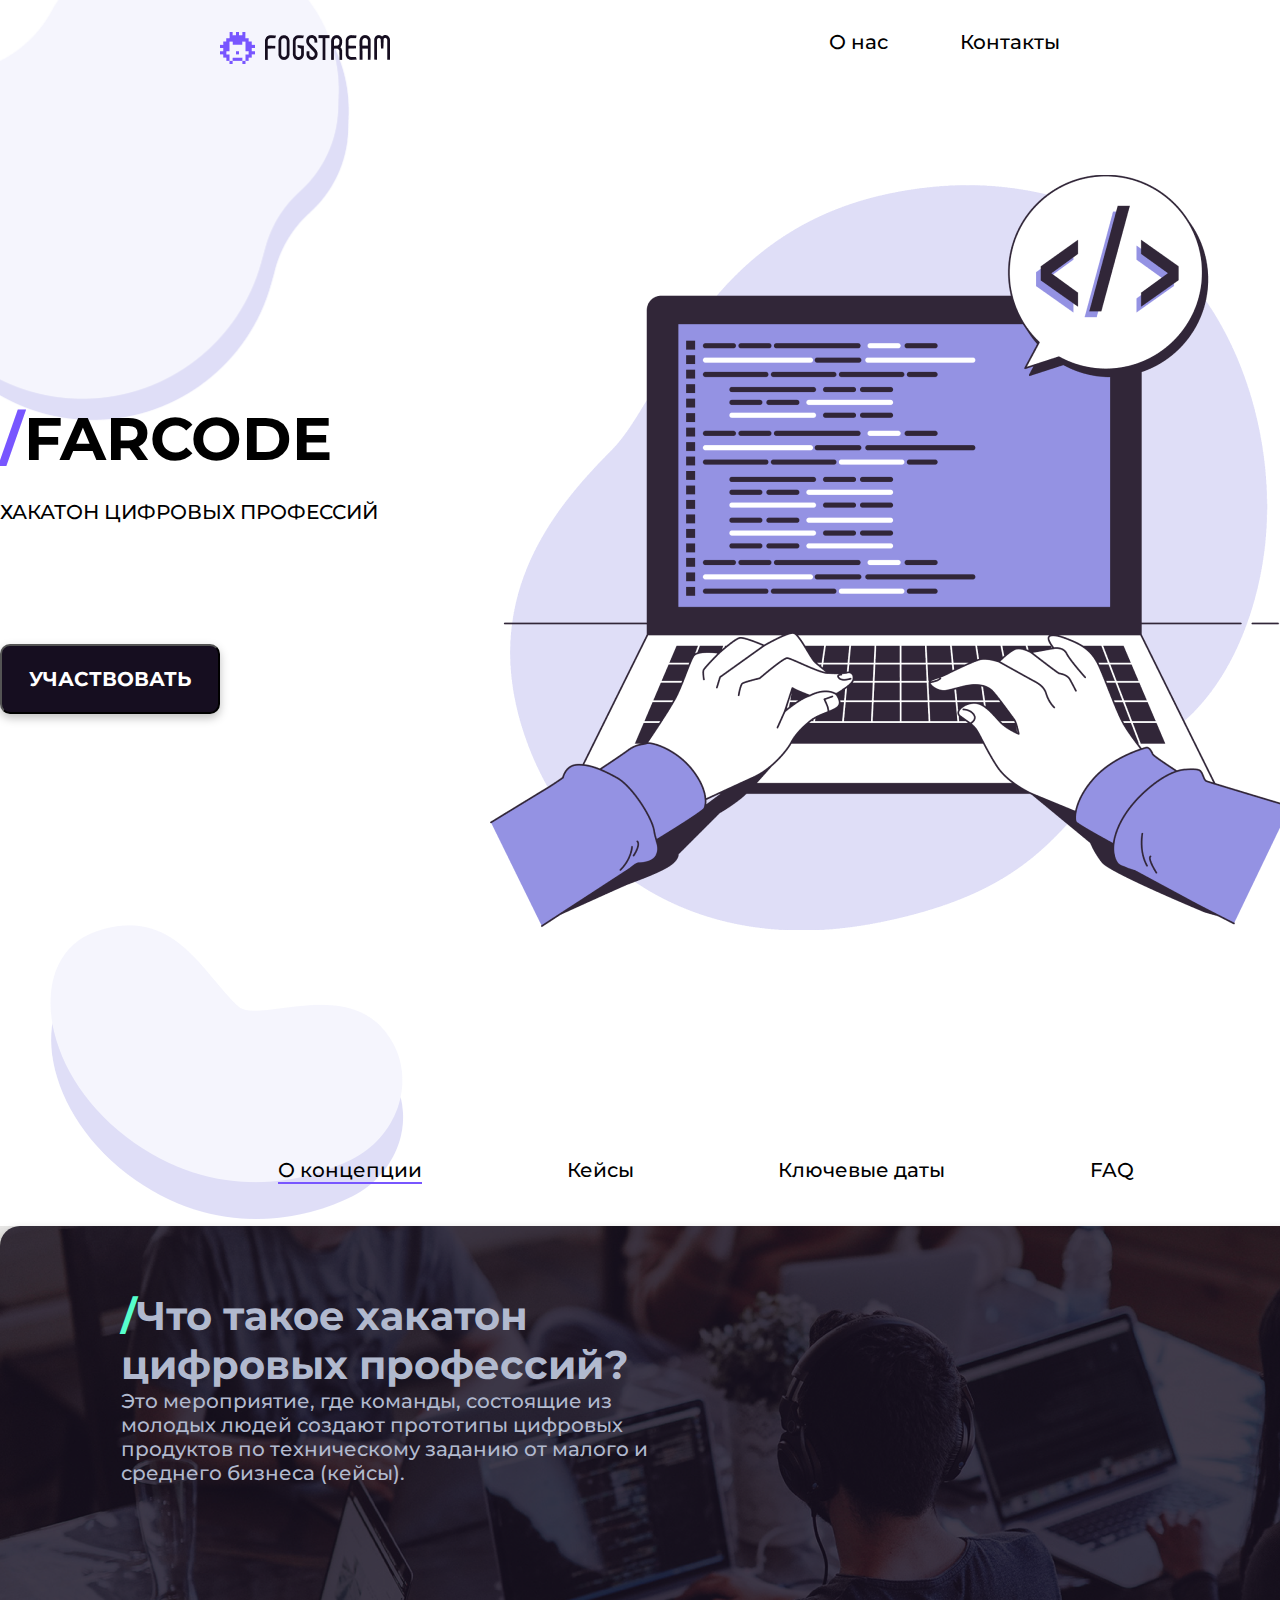
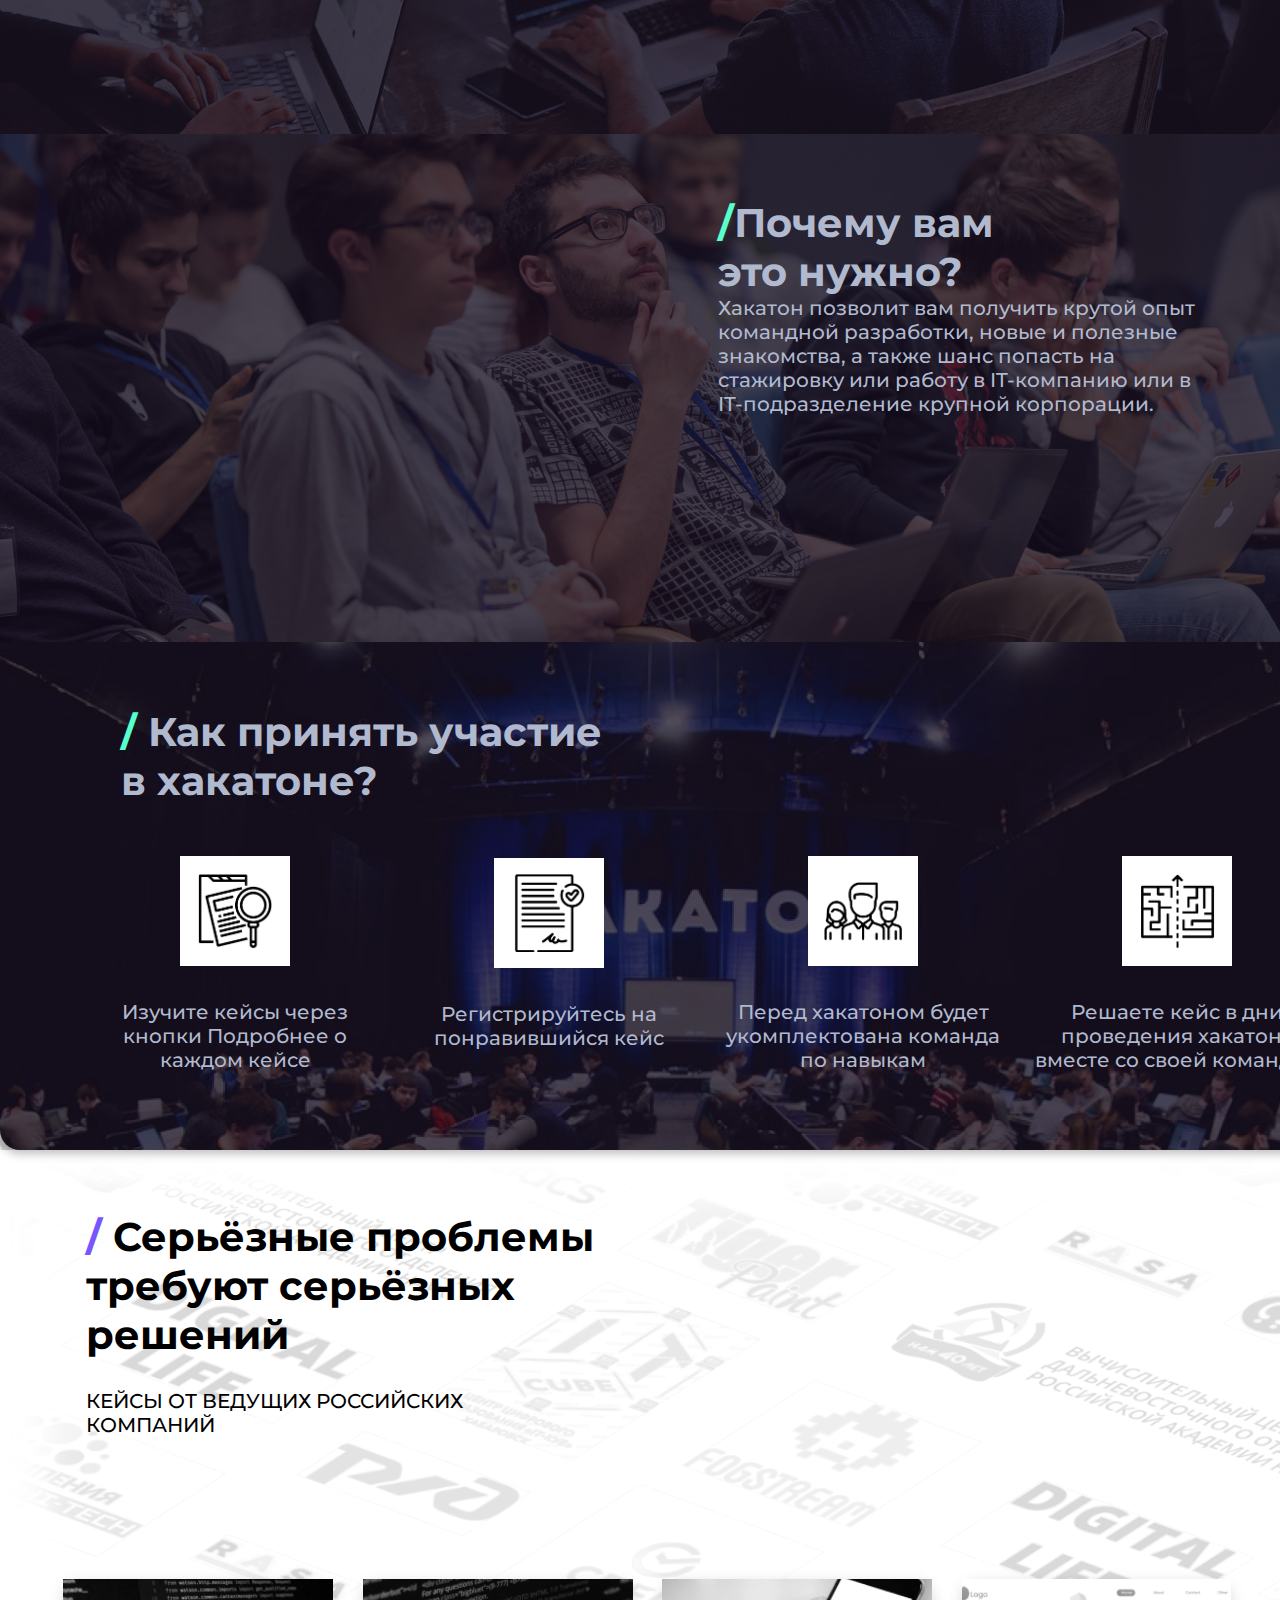
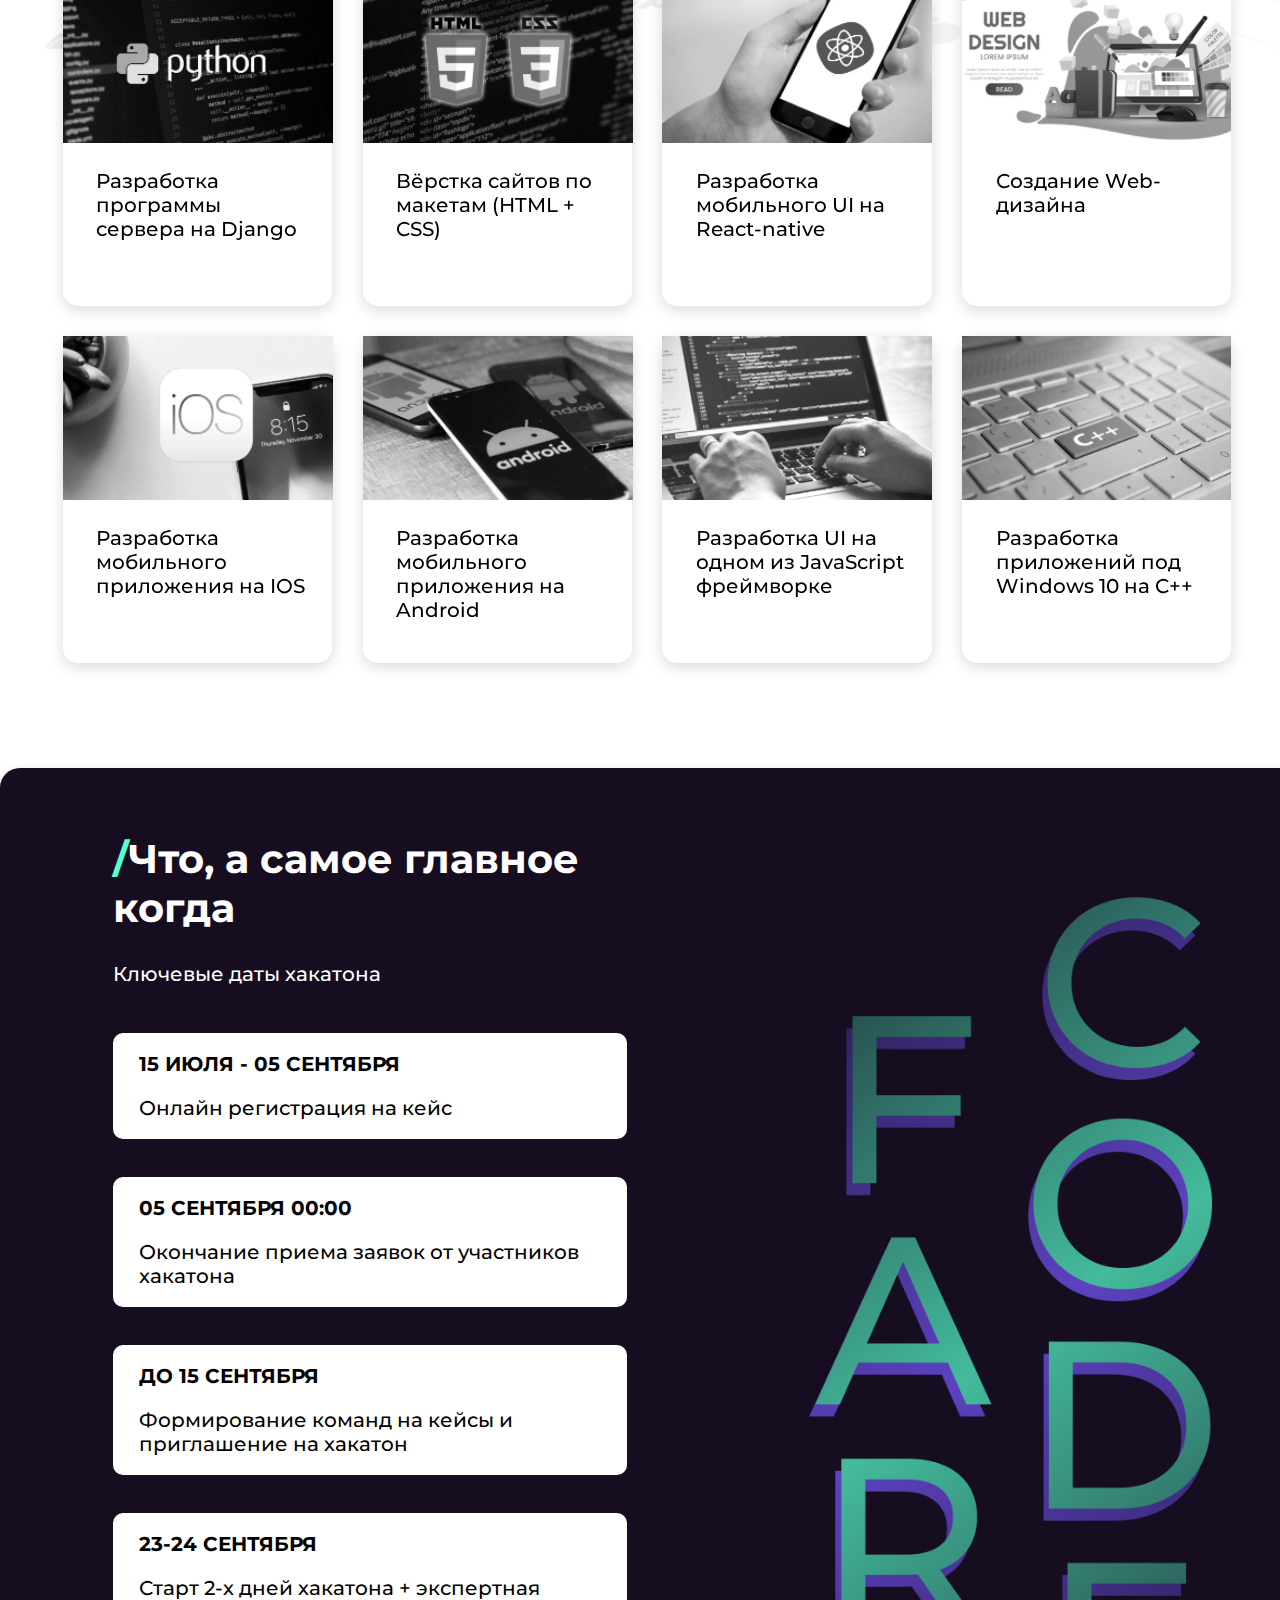
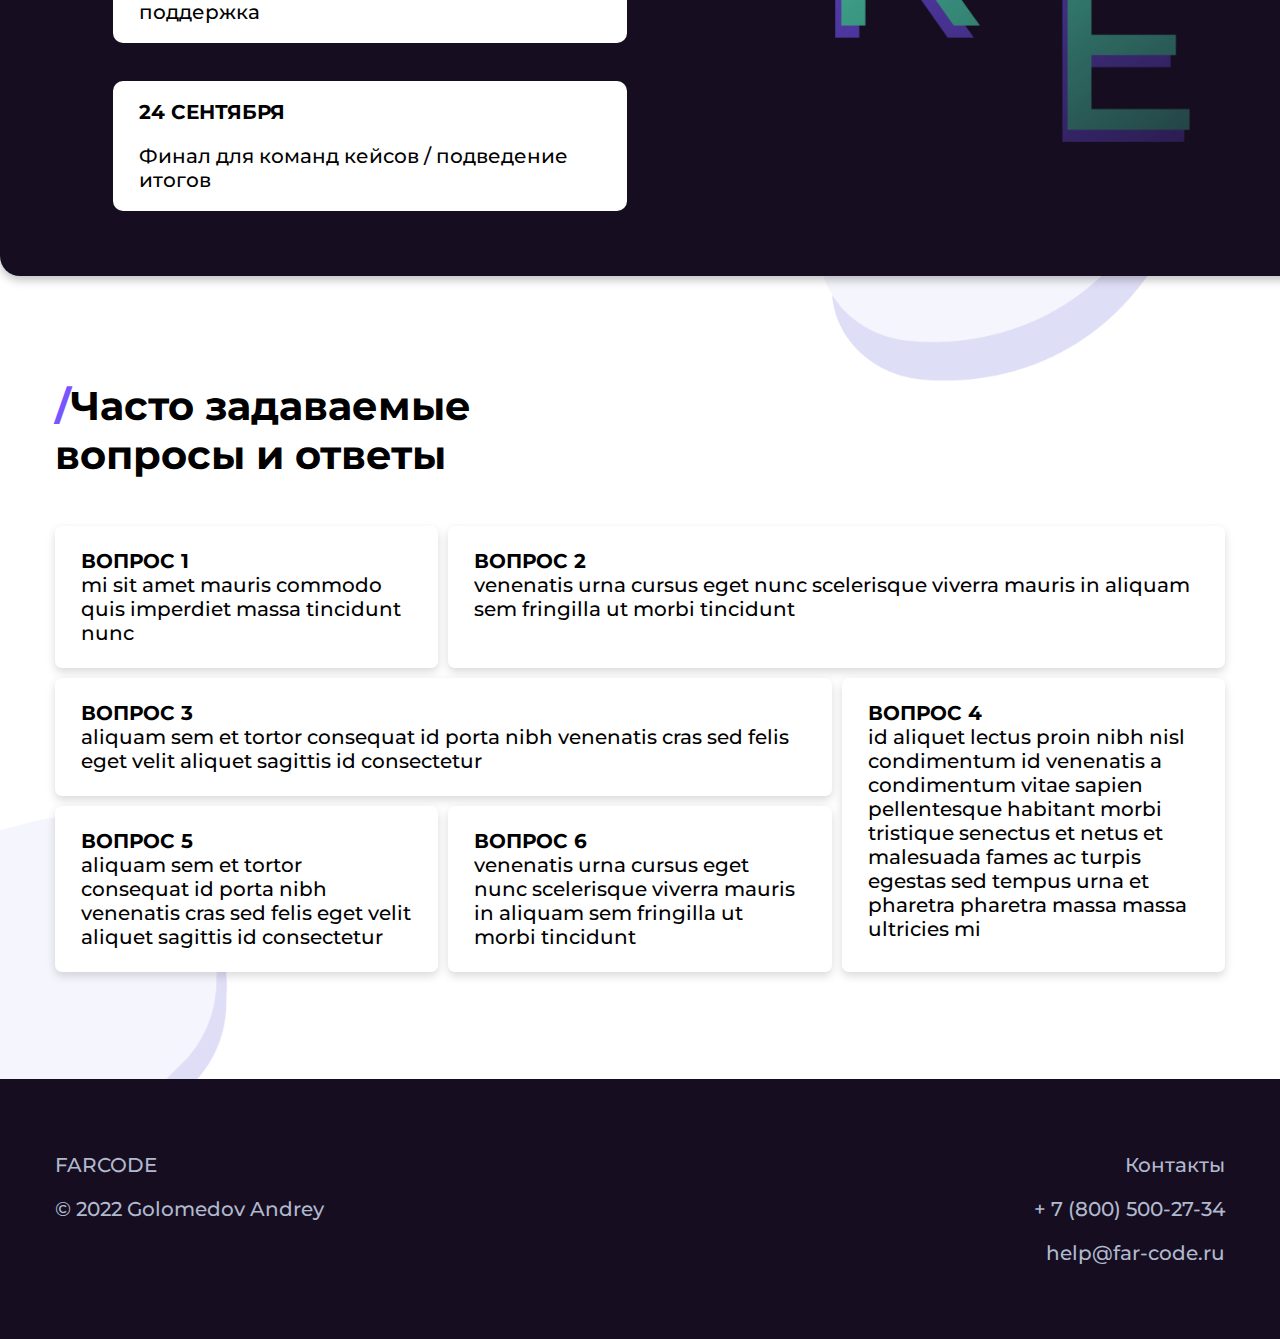
==== commit 27a67b08: "modal window added" ====
--- a/FarCode/index.html
+++ b/FarCode/index.html
@@ -39,7 +39,7 @@
     </section>
     <main class="concept" id="about_us">
         <nav class="concept__menu">
-            <a class="consept__menu_link" href="#about">О концепции</a>
+            <a class="consept__menu_link active" href="#about">О концепции</a>
             <a class="consept__menu_link" href="#cases">Кейсы</a>
             <a class="consept__menu_link" href="#dates">Ключевые даты</a>
             <a class="consept__menu_link" href="#faq">FAQ</a>
@@ -232,10 +232,13 @@
             </div>
         </div>
     </footer>
-    <!-- <div class="modal hidden">
+    <div class="modal-fon hidden"></div>
+    <div class="modal hidden">
         <div class="register">
-            <h2 class="register__header"><span class="slash_purple">/</span>Регистрация на кейс</h2>
-            <div class="modal_close">X</div>
+            <div class="register__header_block">
+                <h2 class="register__header"><span class="slash_purple">/</span>Регистрация на кейс</h2>
+                <div class="modal_close">X</div>
+            </div>
             <form action="" method="post" class="register__form">
                 <div class="register__form_inputs">
                     <div class="register__form_left">
@@ -257,7 +260,8 @@
                 <button type="submit" class="register__button">Зарегистрироваться</button>
             </form>
         </div>
-    </div> -->
-    <!-- <script src="main.js"></script> -->
+    </div>
+    <script src="./script/main.js"></script> 
+    <script src="./script/activeLineMenu.js"></script> 
 </body>
 </html>--- a/FarCode/style.css
+++ b/FarCode/style.css
@@ -281,11 +281,8 @@
   height: 78px;
 }
 
-.cases__item {
-  filter: grayscale(100%);
-}
-.cases__item:hover {
-  filter: grayscale(0);
+.active {
+  border-bottom: 2px solid rgb(120, 86, 255);
 }
 
 .cases {
@@ -337,6 +334,13 @@
   padding-top: 21px;
   padding-left: 16px;
   color: #000000;
+}
+
+.cases__item {
+  filter: grayscale(100%);
+}
+.cases__item:hover {
+  filter: grayscale(0);
 }
 
 .schedule {
@@ -684,18 +688,39 @@
   color: #ffffff;
 }
 
-.modal {
+.modal-fon {
   width: 100%;
   height: 100%;
+  top: 0;
+  left: 0;
+  opacity: 0.5;
+  position: fixed;
+  background-color: #7a7a7a;
+}
+
+.modal {
+  margin-top: 60px;
+  width: 1200px;
+  height: 800px;
   position: fixed;
   left: 0;
   top: 0;
   right: 0;
   bottom: 0;
+  border-radius: 10px;
+  box-shadow: 0px 8px 10px 0px rgba(0, 0, 0, 0.25);
+  background-color: #ffffff;
+  padding-top: 60px;
+}
+
+.register__header_block {
+  display: flex;
+  flex-direction: row;
   justify-content: center;
-  align-items: center;
-}
-.modal .register {
-  background: #ddd;
-  width: 900px;
+}
+
+.modal_close {
+  font-size: 20px;
+  font-weight: 500;
+  line-height: 24px;
 }/*# sourceMappingURL=style.css.map */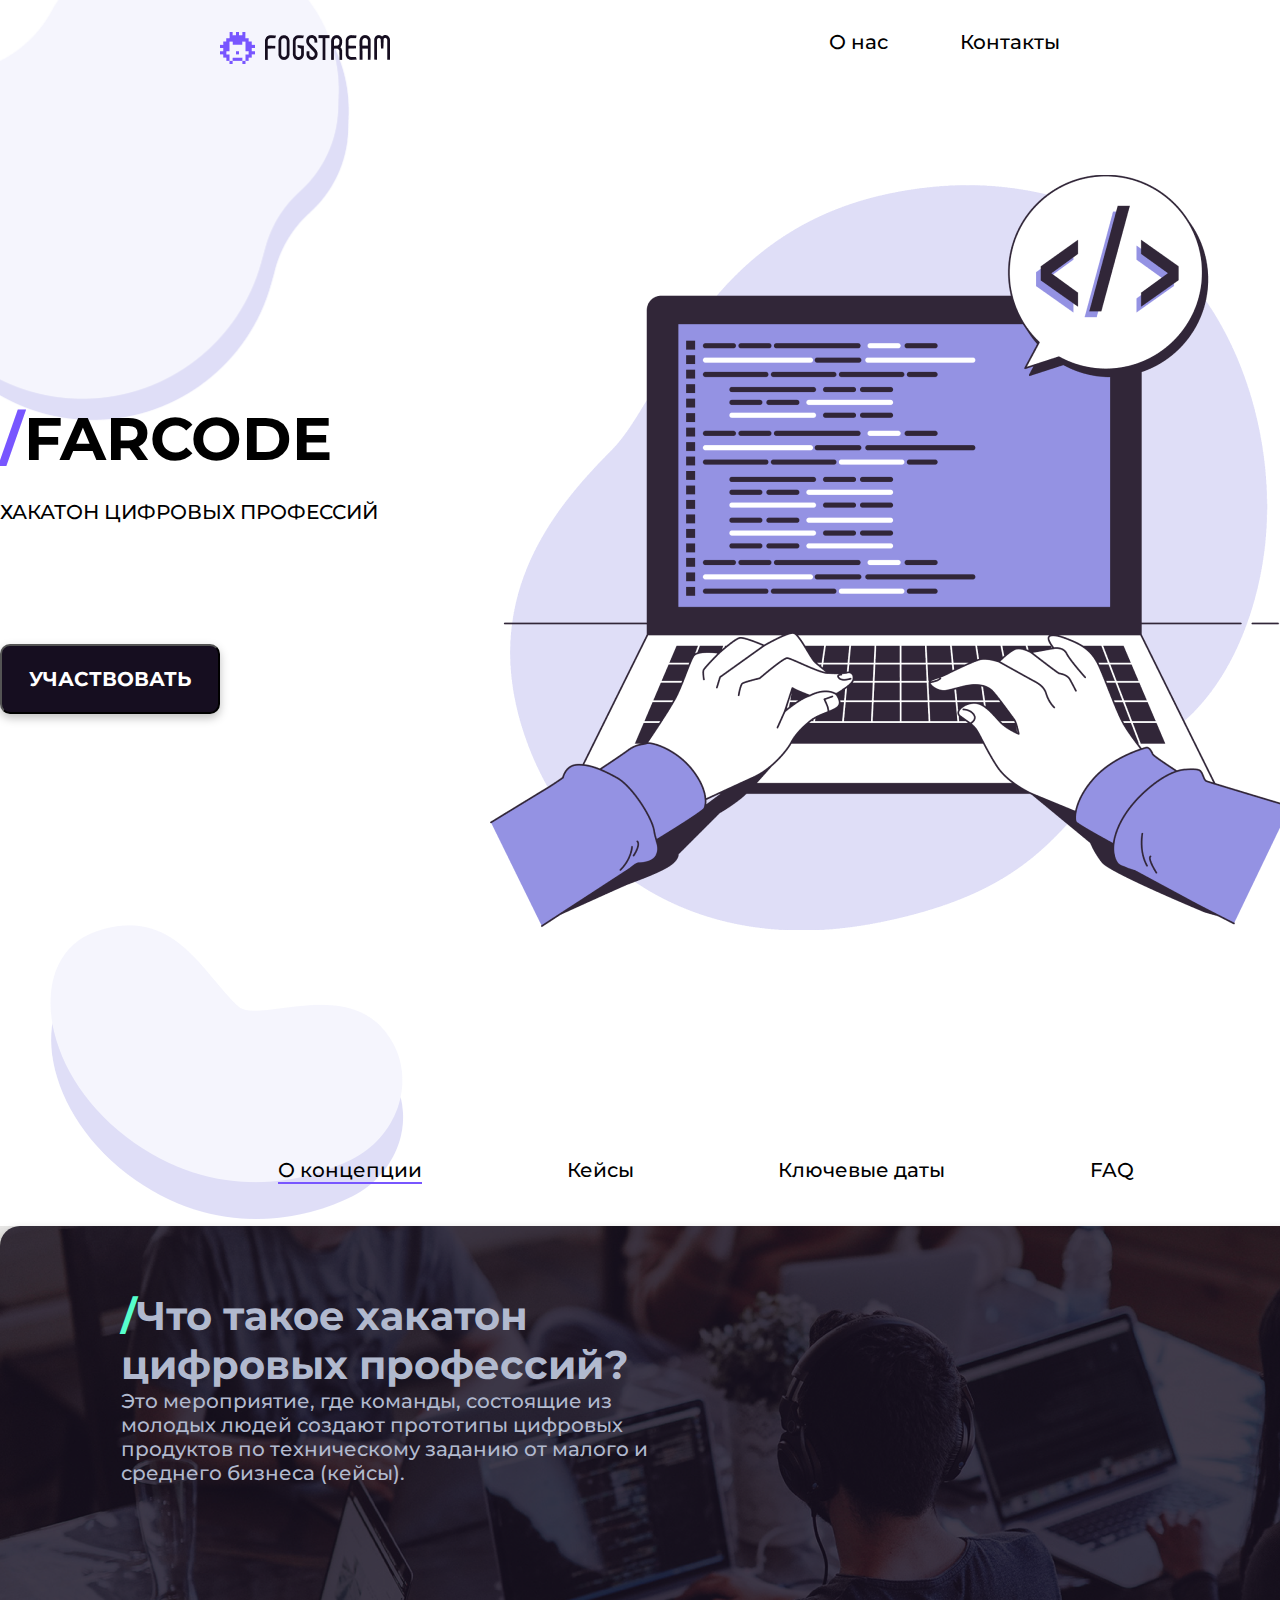
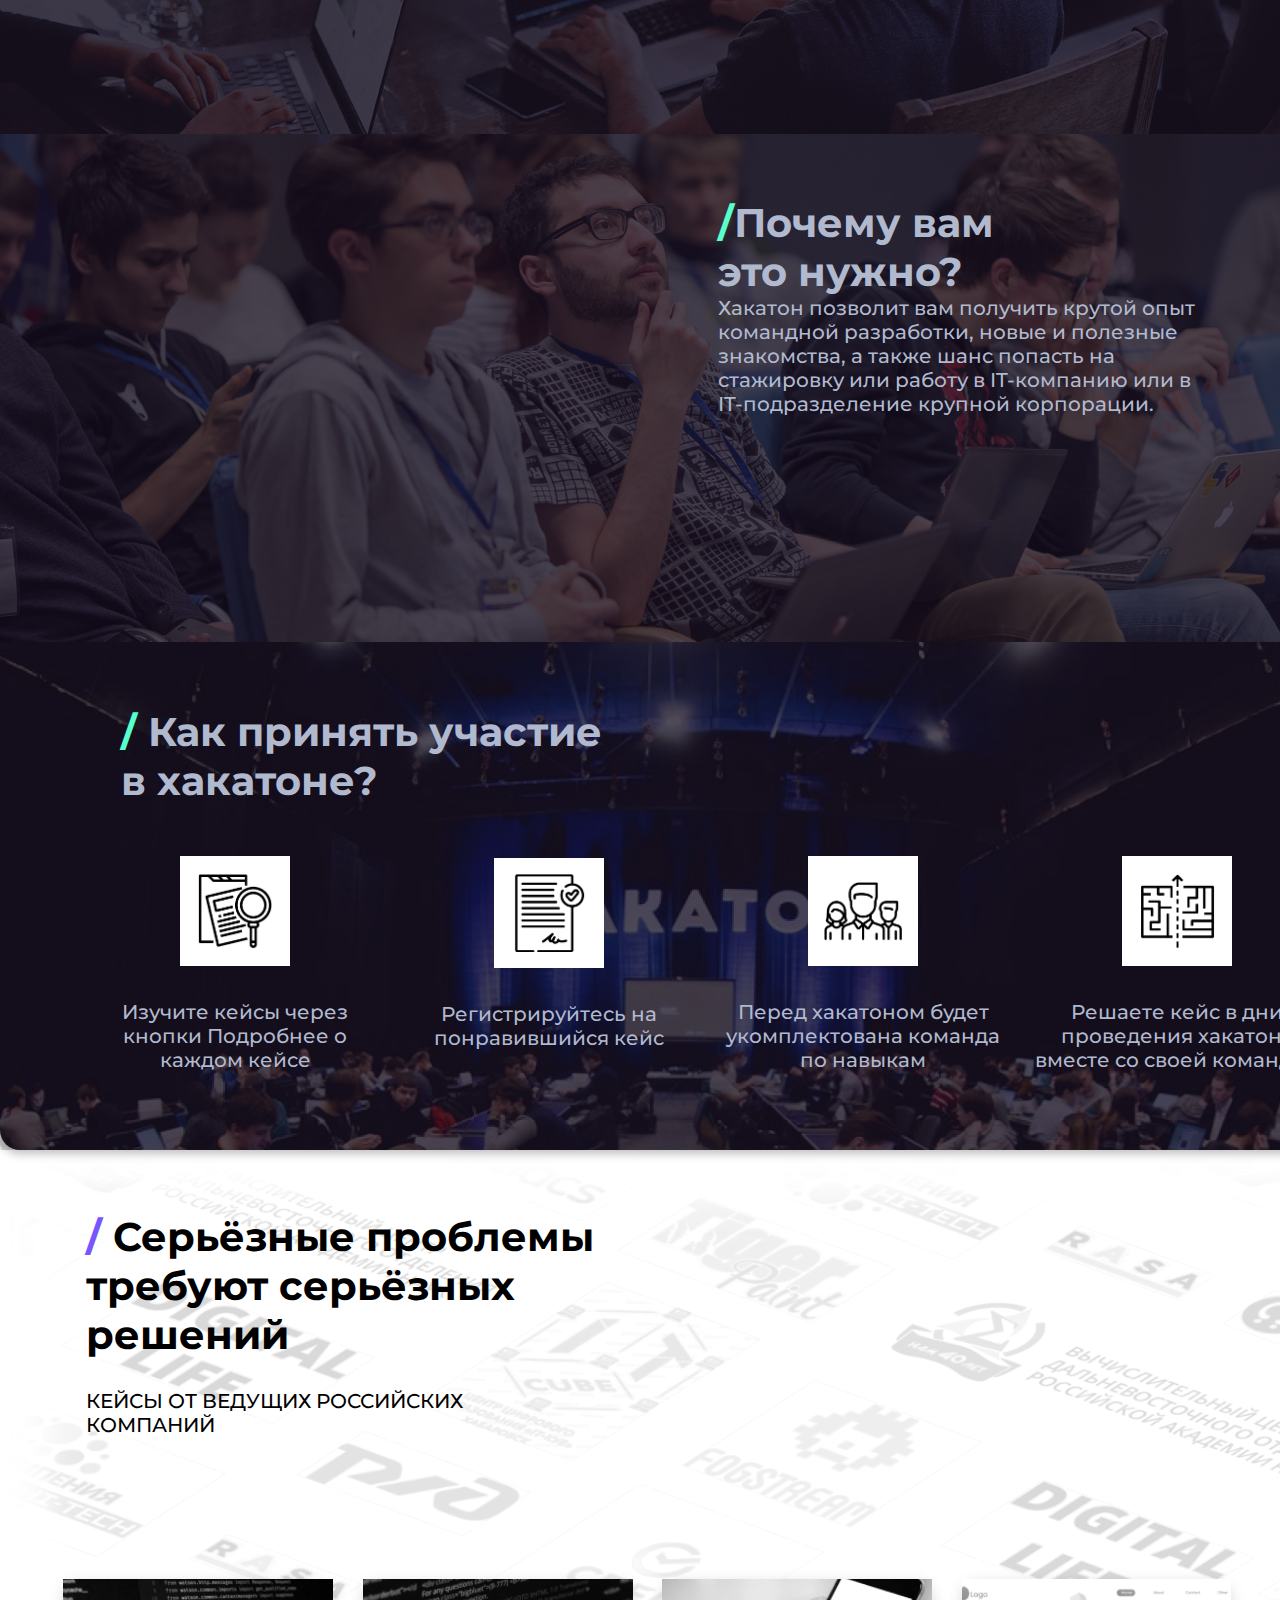
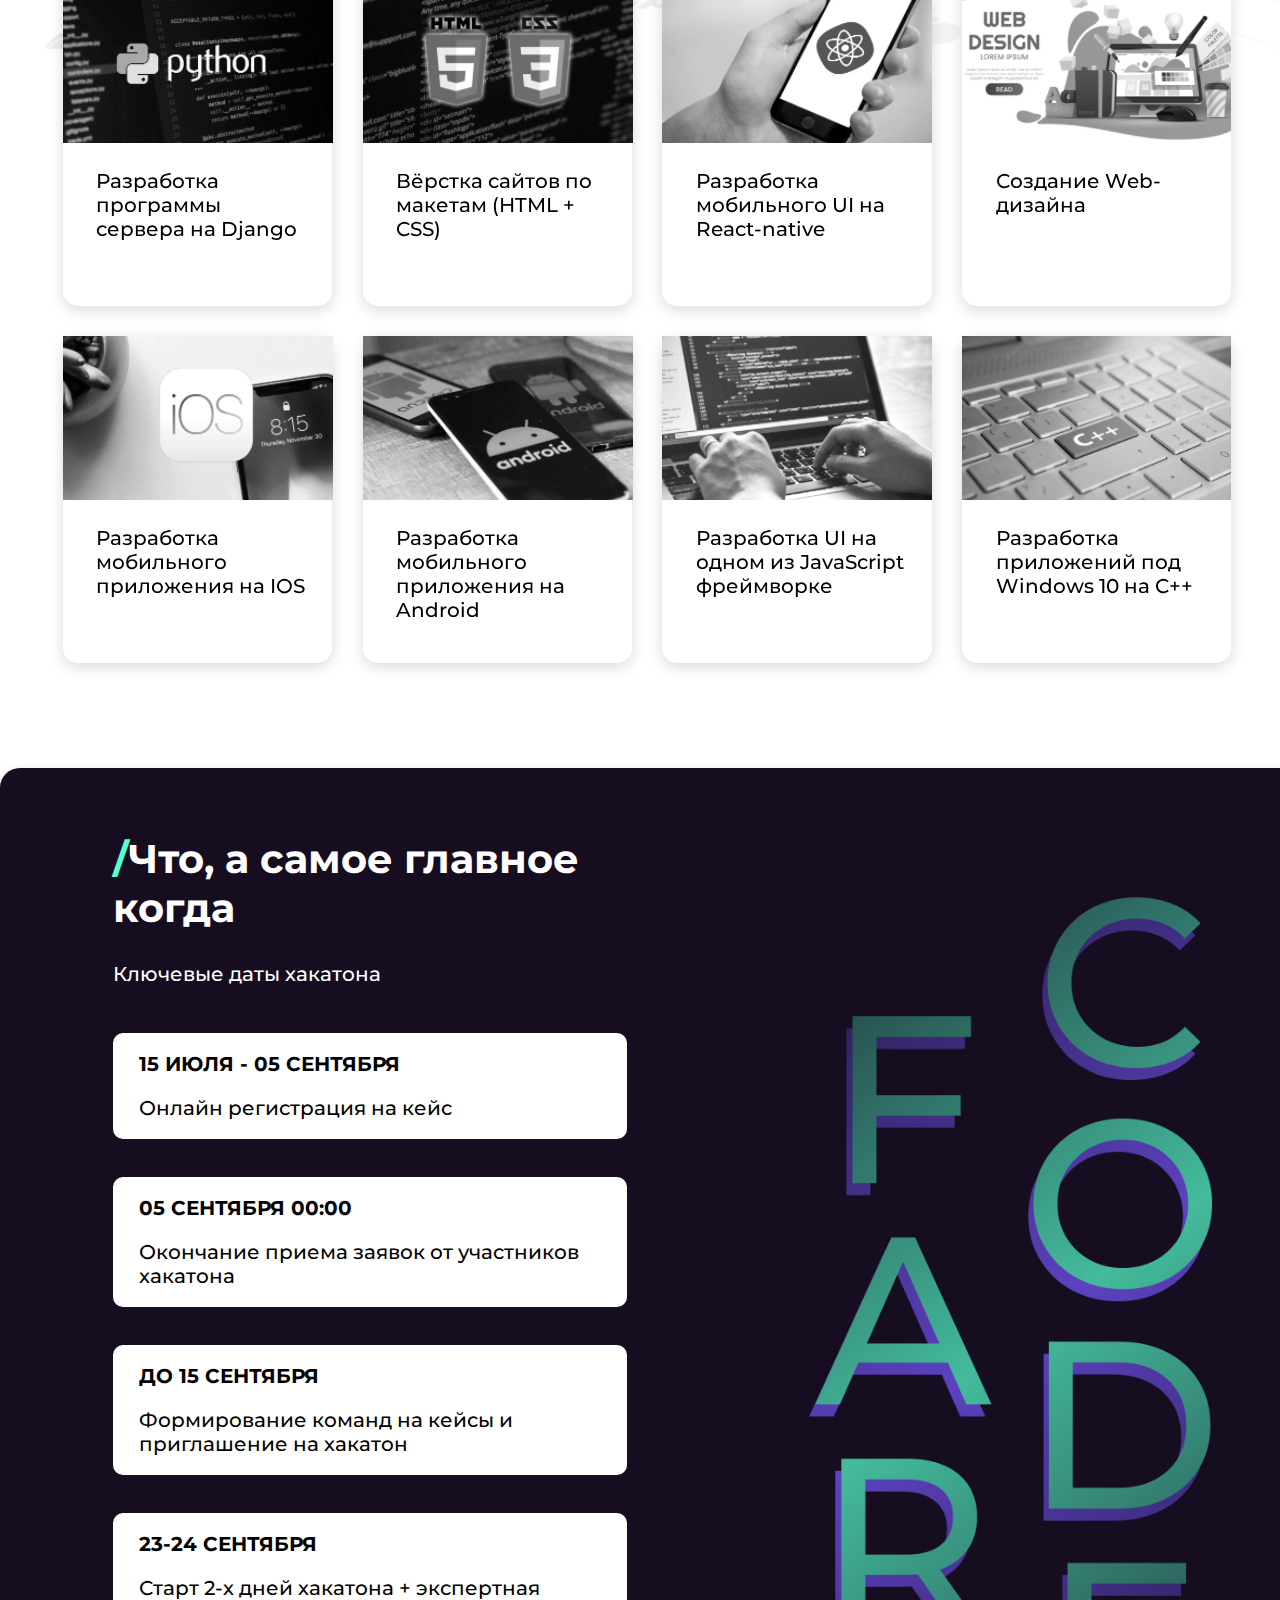
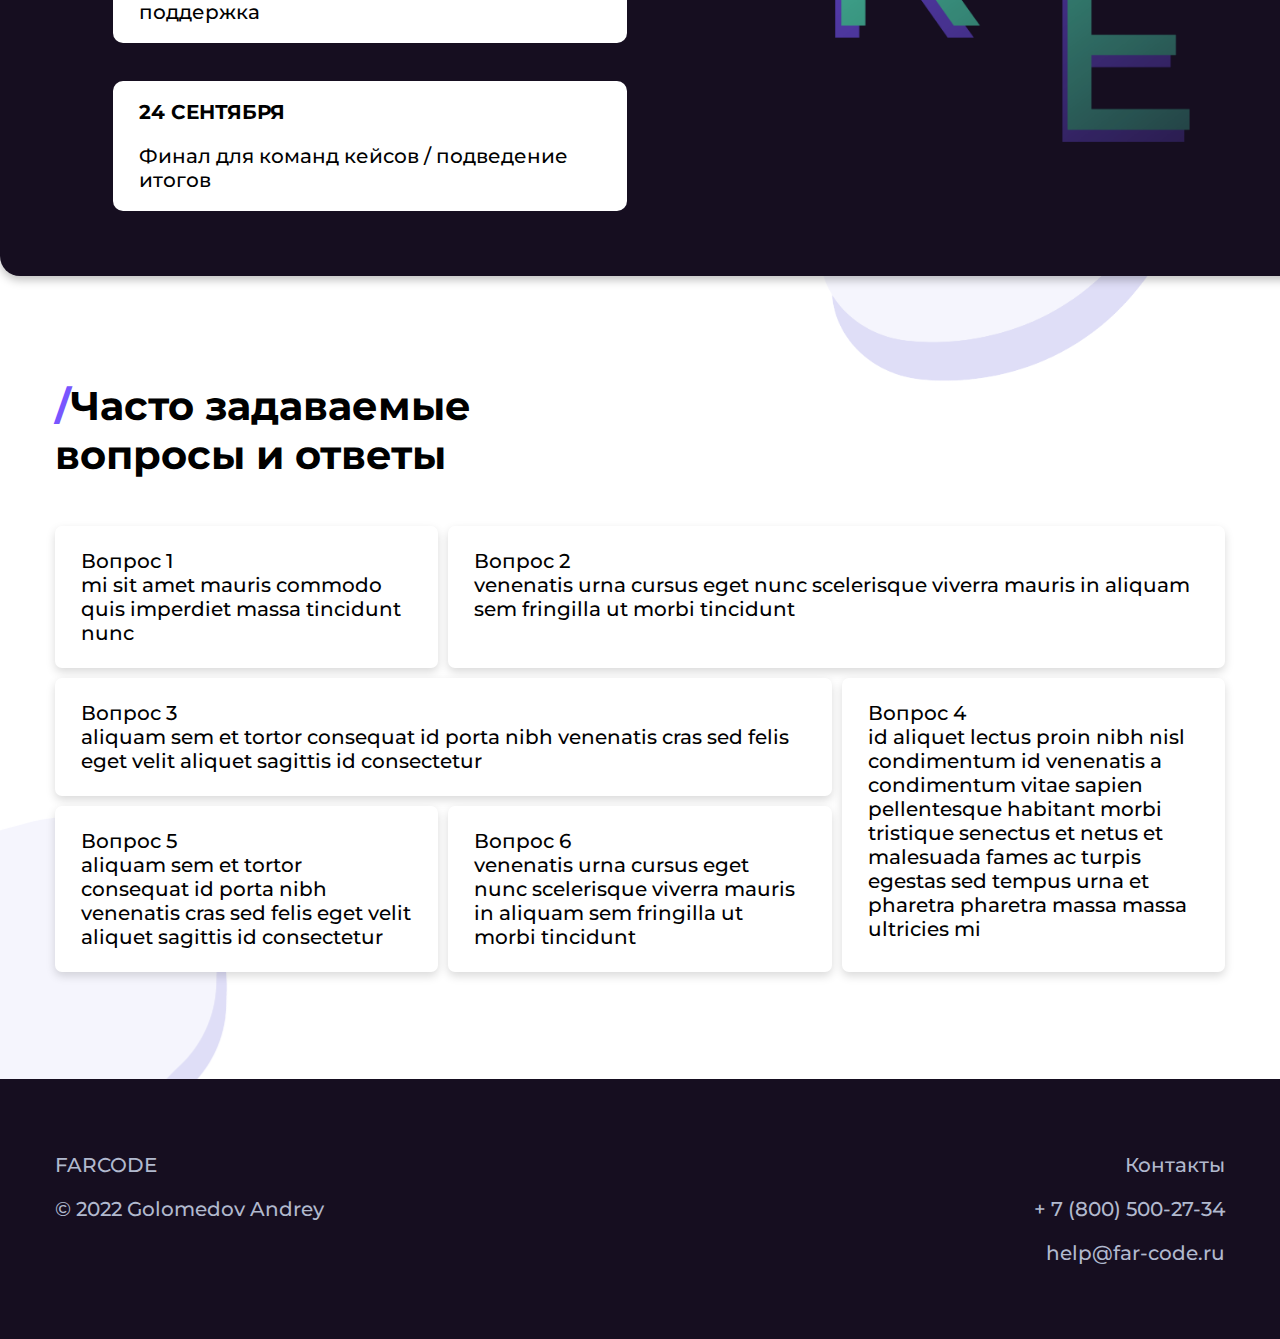
==== commit d685bfdf: "code fixed" ====
--- a/FarCode/index.html
+++ b/FarCode/index.html
@@ -20,18 +20,18 @@
     </div>
     <header class="header">
         <a class="header__logo" href="index.html">
-            <img src="icons/logo.png" alt="" class="header__logo_image">
+            <img src="icons/logo.png" alt="" class="header__logo-image">
         </a>
         <nav class="header__menu">
-            <a href="#about_us" class="header__menu_link">О нас</a>
-            <a href="#contacts" class="header__menu_link">Контакты</a>
+            <a href="#about_us" class="header__menu-link">О нас</a>
+            <a href="#contacts" class="header__menu-link">Контакты</a>
         </nav>
     </header>
     <section class="intro">
         <div class="intro__info">
-            <h1 class="intro__info_header"><span class="slash_purple">/</span>FARCODE</h1>
-            <p class="intro__info_description">ХАКАТОН ЦИФРОВЫХ ПРОФЕССИЙ</p>
-            <button class="intro__info_button">участвовать</button>
+            <h1 class="intro__info-header"><span class="slash_purple">/</span>FARCODE</h1>
+            <p class="intro__info-description">ХАКАТОН ЦИФРОВЫХ ПРОФЕССИЙ</p>
+            <button class="intro__info-button">участвовать</button>
         </div>
         <div class="intro__image">
             <img src="img/intro.png" alt="main image">
@@ -39,54 +39,54 @@
     </section>
     <main class="concept" id="about_us">
         <nav class="concept__menu">
-            <a class="consept__menu_link active" href="#about">О концепции</a>
-            <a class="consept__menu_link" href="#cases">Кейсы</a>
-            <a class="consept__menu_link" href="#dates">Ключевые даты</a>
-            <a class="consept__menu_link" href="#faq">FAQ</a>
+            <a class="consept__menu-link active" href="#about">О концепции</a>
+            <a class="consept__menu-link" href="#cases">Кейсы</a>
+            <a class="consept__menu-link" href="#dates">Ключевые даты</a>
+            <a class="consept__menu-link" href="#faq">FAQ</a>
         </nav>
         <div class="concept__content" id="about">
             <div class="concept__about">
-                <h2 class="concept__about_title"><span class="slash__green">/</span>Что такое хакатон цифровых профессий?</h2>
-                <p class="concept__about_text">Это мероприятие, где команды, состоящие из молодых людей создают прототипы цифровых продуктов по техническому заданию от малого и среднего бизнеса (кейсы).</p>
+                <h2 class="concept__about-title"><span class="slash__green">/</span>Что такое хакатон цифровых профессий?</h2>
+                <p class="concept__about-text">Это мероприятие, где команды, состоящие из молодых людей создают прототипы цифровых продуктов по техническому заданию от малого и среднего бизнеса (кейсы).</p>
             </div>
             <div class="concept__reasons">
-                <h2 class="concept__reasons_title"><span class="slash__green">/</span>Почему вам это нужно?</h2>
-                <p class="concept__reasons_text">Хакатон позволит вам получить крутой опыт командной разработки, новые и полезные знакомства, а также шанс попасть на стажировку или работу в IT-компанию или в IT-подразделение крупной корпорации.</p>
+                <h2 class="concept__reasons-title"><span class="slash__green">/</span>Почему вам это нужно?</h2>
+                <p class="concept__reasons-text">Хакатон позволит вам получить крутой опыт командной разработки, новые и полезные знакомства, а также шанс попасть на стажировку или работу в IT-компанию или в IT-подразделение крупной корпорации.</p>
             </div>
             <div class="concept__participation">
-                <h2 class="concept__participation_title">
+                <h2 class="concept__participation-title">
                     <span class="slash__green">/</span>
                     Как принять участие в хакатоне?</h2>
-                <div class="concept__participation_cards">
-                    <div class="concept__participation_card">
-                        <div class="concept__participation_icon">
+                <div class="concept__participation-cards">
+                    <div class="concept__participation-card">
+                        <div class="concept__participation-icon">
                             <img src="icons/participation1.png"  alt="icon">
                         </div>
-                        <div class="concept__participation_text">
+                        <div class="concept__participation-text">
                             Изучите кейсы через кнопки Подробнее о каждом кейсе
                         </div>
                     </div>
-                    <div class="concept__participation_card">
-                        <div class="concept__participation_icon">
+                    <div class="concept__participation-card">
+                        <div class="concept__participation-icon">
                             <img src="icons/participation2.png"  alt="icon">
                         </div>
-                        <div class="concept__participation_text">
+                        <div class="concept__participation-text">
                             Регистрируйтесь на понравившийся кейс                
                         </div>
                     </div>
-                    <div class="concept__participation_card">
-                        <div class="concept__participation_icon">
+                    <div class="concept__participation-card">
+                        <div class="concept__participation-icon">
                             <img src="icons/participation3.png"  alt="icon">
                         </div>
-                        <div class="concept__participation_text">
+                        <div class="concept__participation-text">
                             Перед хакатоном будет укомплектована команда по навыкам
                         </div>
                     </div>
-                    <div class="concept__participation_card">
-                        <div class="concept__participation_icon">
+                    <div class="concept__participation-card">
+                        <div class="concept__participation-icon">
                             <img src="icons/participation4.png"  alt="icon">
                         </div>
-                        <div class="concept__participation_text">
+                        <div class="concept__participation-text">
                             Решаете кейс в дни проведения хакатона вместе со своей командой
                         </div>
                     </div>
@@ -103,52 +103,52 @@
         </div>
         <div class="cases__items">
             <div class="cases__item">
-                <div class="cases__item_image">
+                <div class="cases__item-image">
                     <img src="./img/case1.png" alt="case1" class="gray">
                 </div>
-                <a href="registration.html" class="cases__item_text">Разработка программы сервера на Django</a>
-            </div>
-            <div class="cases__item">
-                <div class="cases__item_image">
+                <a href="registration.html" class="cases__item-text">Разработка программы сервера на Django</a>
+            </div>
+            <div class="cases__item">
+                <div class="cases__item-image">
                     <img src="./img/case2.png" alt="case2" class="gray">
                 </div>
-                <a href="registration.html" class="cases__item_text">Вёрстка сайтов по макетам (HTML + CSS)</a>
-            </div>
-            <div class="cases__item">
-                <div class="cases__item_image">
+                <a href="registration.html" class="cases__item-text">Вёрстка сайтов по макетам (HTML + CSS)</a>
+            </div>
+            <div class="cases__item">
+                <div class="cases__item-image">
                     <img src="./img/case3.png" alt="case3" class="gray">
                 </div>
-                <a href="registration.html" class="cases__item_text">Разработка мобильного UI на React-native</a>
-            </div>
-            <div class="cases__item">
-                <div class="cases__item_image">
+                <a href="registration.html" class="cases__item-text">Разработка мобильного UI на React-native</a>
+            </div>
+            <div class="cases__item">
+                <div class="cases__item-image">
                     <img src="./img/case4.png" alt="case4" class="gray">
                 </div>
-                <a href="registration.html" class="cases__item_text">Создание Web-дизайна</a>
-            </div>
-            <div class="cases__item">
-                <div class="cases__item_image">
+                <a href="registration.html" class="cases__item-text">Создание Web-дизайна</a>
+            </div>
+            <div class="cases__item">
+                <div class="cases__item-image">
                     <img src="./img/case5.png" alt="case5" class="gray">
                 </div>
-                <a href="registration.html" class="cases__item_text">Разработка мобильного приложения на IOS</a>
-            </div>
-            <div class="cases__item">
-                <div class="cases__item_image">
+                <a href="registration.html" class="cases__item-text">Разработка мобильного приложения на IOS</a>
+            </div>
+            <div class="cases__item">
+                <div class="cases__item-image">
                     <img src="./img/case6.png" alt="case6" class="gray">
                 </div>
-                <a href="registration.html" class="cases__item_text">Разработка мобильного приложения на Android</a>
-            </div>
-            <div class="cases__item">
-                <div class="cases__item_image">
+                <a href="registration.html" class="cases__item-text">Разработка мобильного приложения на Android</a>
+            </div>
+            <div class="cases__item">
+                <div class="cases__item-image">
                     <img src="./img/case7.png" alt="case7" class="gray">
                 </div>
-                <a href="registration.html" class="cases__item_text">Разработка UI на одном из JavaScript фреймворке</a>
-            </div>
-            <div class="cases__item">
-                <div class="cases__item_image">
+                <a href="registration.html" class="cases__item-text">Разработка UI на одном из JavaScript фреймворке</a>
+            </div>
+            <div class="cases__item">
+                <div class="cases__item-image">
                     <img src="./img/case8.png" alt="case8" class="gray">
                 </div>
-                <a href="registration.html" class="cases__item_text">Разработка приложений под Windows 10 на C++</a>
+                <a href="registration.html" class="cases__item-text">Разработка приложений под Windows 10 на C++</a>
             </div>
         </div>
     </section>
@@ -194,28 +194,28 @@
         <h2 class="qa__header"><span class="slash_purple">/</span>Часто задаваемые вопросы и ответы</h2>
         <div class="qa__items">
             <div class="qa__item1 qa__item">
-                <h3 class="qa__item_question">Вопрос 1</h3>
-                <p class="qa__item_answer">mi sit amet mauris commodo quis imperdiet massa tincidunt nunc</p>
+                <h3 class="qa__item-question">Вопрос 1</h3>
+                <p class="qa__item-answer">mi sit amet mauris commodo quis imperdiet massa tincidunt nunc</p>
             </div>
             <div class="qa__item2 qa__item">
-                <h3 class="qa__item_question">Вопрос 2</h3>
-                <p class="qa__item_answer">venenatis urna cursus eget nunc scelerisque viverra mauris in aliquam sem fringilla ut morbi tincidunt</p>
+                <h3 class="qa__item-question">Вопрос 2</h3>
+                <p class="qa__item-answer">venenatis urna cursus eget nunc scelerisque viverra mauris in aliquam sem fringilla ut morbi tincidunt</p>
             </div>
             <div class="qa__item3 qa__item">
-                <h3 class="qa__item_question">Вопрос 3</h3>
-                <p class="qa__item_answer">aliquam sem et tortor consequat id porta nibh venenatis cras sed felis eget velit aliquet sagittis id consectetur</p>
+                <h3 class="qa__item-question">Вопрос 3</h3>
+                <p class="qa__item-answer">aliquam sem et tortor consequat id porta nibh venenatis cras sed felis eget velit aliquet sagittis id consectetur</p>
             </div>
             <div class="qa__item4 qa__item">
-                <h3 class="qa__item_question">Вопрос 4</h3>
-                <p class="qa__item_answer">id aliquet lectus proin nibh nisl condimentum id venenatis a condimentum vitae sapien pellentesque habitant morbi tristique senectus et netus et malesuada fames ac turpis egestas sed tempus urna et pharetra pharetra massa massa ultricies mi</p>
+                <h3 class="qa__item-question">Вопрос 4</h3>
+                <p class="qa__item-answer">id aliquet lectus proin nibh nisl condimentum id venenatis a condimentum vitae sapien pellentesque habitant morbi tristique senectus et netus et malesuada fames ac turpis egestas sed tempus urna et pharetra pharetra massa massa ultricies mi</p>
             </div>
             <div class="qa__item5 qa__item">
-                <h3 class="qa__item_question">Вопрос 5</h3>
-                <p class="qa__item_answer">aliquam sem et tortor consequat id porta nibh venenatis cras sed felis eget velit aliquet sagittis id consectetur</p>
+                <h3 class="qa__item-question">Вопрос 5</h3>
+                <p class="qa__item-answer">aliquam sem et tortor consequat id porta nibh venenatis cras sed felis eget velit aliquet sagittis id consectetur</p>
             </div>
             <div class="qa__item6 qa__item">
-                <h3 class="qa__item_question">Вопрос 6</h3>
-                <p class="qa__item_answer">venenatis urna cursus eget nunc scelerisque viverra mauris in aliquam sem fringilla ut morbi tincidunt</p>
+                <h3 class="qa__item-question">Вопрос 6</h3>
+                <p class="qa__item-answer">venenatis urna cursus eget nunc scelerisque viverra mauris in aliquam sem fringilla ut morbi tincidunt</p>
             </div>
         </div>
     </section>
@@ -235,13 +235,13 @@
     <div class="modal-fon hidden"></div>
     <div class="modal hidden">
         <div class="register">
-            <div class="register__header_block">
+            <div class="register__header-block">
                 <h2 class="register__header"><span class="slash_purple">/</span>Регистрация на кейс</h2>
                 <div class="modal_close">X</div>
             </div>
             <form action="" method="post" class="register__form">
-                <div class="register__form_inputs">
-                    <div class="register__form_left">
+                <div class="register__form-inputs">
+                    <div class="register__form-left">
                         <input type="text" placeholder="Введите имя" required>
                         <input type="text" placeholder="Введите фамилию" required>
                         <input type="number" placeholder="Введите свой возраст (от 10 до 100)" required>
@@ -249,9 +249,9 @@
                         <input type="phone" placeholder="Номер телефона" required>
                         <input type="text" placeholder="Название организации">
                     </div>
-                    <div class="register__form_right">
+                    <div class="register__form-right">
                         <textarea name="" id="" rows="14"></textarea>
-                        <div class="register__form_chbx">
+                        <div class="register__form-chbx">
                             <input id="agreement" name="agreement" type="checkbox" required>
                             <label for="agreement">Соглашение пользователя</label>
                         </div>
--- a/FarCode/style.css
+++ b/FarCode/style.css
@@ -13,6 +13,10 @@
 body {
   position: relative;
   overflow-x: hidden;
+}
+
+html {
+  scroll-behavior: smooth;
 }
 
 .cloud1 {
@@ -139,7 +143,7 @@
   flex-direction: column;
   padding-top: 227px;
 }
-.intro__info_header {
+.intro__info-header {
   margin: 0;
   font-size: 60px;
   font-weight: 700;
@@ -148,15 +152,15 @@
   display: flex;
   align-items: center;
 }
-.intro__info_header .slash_purple {
+.intro__info-header .slash_purple {
   font-size: 60px;
 }
-.intro__info_description {
+.intro__info-description {
   margin: 0;
   color: rgb(0, 0, 0);
   padding-top: 25px;
 }
-.intro__info_button {
+.intro__info-button {
   margin: 0;
   margin-top: 120px;
   width: 220px;
@@ -203,14 +207,14 @@
   height: 508px;
   padding: 65px 121px;
 }
-.concept__about_title {
+.concept__about-title {
   width: 570px;
   margin: 0;
   font-size: 40px;
   font-weight: 700;
   line-height: 49px;
 }
-.concept__about_text {
+.concept__about-text {
   margin: 0;
   width: 528px;
 }
@@ -221,14 +225,14 @@
   background: url("img/concept__reasons.png") no-repeat;
   background-size: contain;
 }
-.concept__reasons_title {
+.concept__reasons-title {
   margin: 0;
   width: 306px;
   font-size: 40px;
   font-weight: 700;
   line-height: 49px;
 }
-.concept__reasons_text {
+.concept__reasons-text {
   padding-right: 200px;
 }
 .concept__participation {
@@ -237,14 +241,14 @@
   background: url("img/concept__participation.png") no-repeat;
   background-size: contain;
 }
-.concept__participation_title {
+.concept__participation-title {
   margin: 0;
   width: 510px;
   font-size: 40px;
   font-weight: 700;
   line-height: 49px;
 }
-.concept__participation_cards {
+.concept__participation-cards {
   display: grid;
   grid-template-columns: repeat(4, auto);
   grid-gap: 14px;
@@ -252,7 +256,7 @@
   align-content: start;
   padding-top: 46px;
 }
-.concept__participation_card {
+.concept__participation-card {
   width: 300px;
   height: 225px;
   display: flex;
@@ -261,10 +265,10 @@
   flex-direction: column;
   text-align: center;
 }
-.concept__participation_card:nth-child(2) {
+.concept__participation-card:nth-child(2) {
   margin-top: -10px;
 }
-.concept__participation_icon {
+.concept__participation-icon {
   display: flex;
   justify-content: center;
   align-items: center;
@@ -273,7 +277,7 @@
   height: 110px;
   background-color: #ffffff;
 }
-.concept__participation_text {
+.concept__participation-text {
   padding-top: 34px;
 }
 .concept__participation img {
@@ -328,7 +332,7 @@
   background: rgb(255, 255, 255);
   text-align: left;
 }
-.cases__item_text {
+.cases__item-text {
   text-decoration: none;
   width: 234px;
   padding-top: 21px;
@@ -492,7 +496,7 @@
   gap: 100px;
   flex-direction: row;
 }
-.case__intro_header {
+.case__intro-header {
   font-size: 40px;
   font-weight: 700;
   line-height: 49px;
@@ -500,7 +504,7 @@
   margin: 0;
   padding-top: 51px;
 }
-.case__intro_button {
+.case__intro-button {
   margin-top: 49px;
   width: 186px;
   height: 70px;
@@ -525,13 +529,13 @@
   flex-direction: column;
   align-items: center;
 }
-.case__details_menu {
+.case__details-menu {
   width: 1005px;
   display: flex;
   justify-content: space-evenly;
   margin-bottom: 42px;
 }
-.case__details_menu a {
+.case__details-menu a {
   text-decoration: none;
   color: #000000;
 }
@@ -548,17 +552,17 @@
   background: url("img/case_page.png") no-repeat center;
   background-size: 100%;
 }
-.case__content_about {
+.case__content-about {
   width: 570px;
   color: #B1B9CE;
   padding-right: 80px;
 }
-.case__content_title {
-  font-size: 40px;
-  font-weight: 700;
-  line-height: 49px;
-}
-.case__content_logo img {
+.case__content-title {
+  font-size: 40px;
+  font-weight: 700;
+  line-height: 49px;
+}
+.case__content-logo img {
   width: 570px;
 }
 
@@ -566,14 +570,14 @@
   margin: 0 auto;
   width: 1170px;
 }
-.case__description_header {
+.case__description-header {
   font-size: 40px;
   font-weight: 700;
   line-height: 49px;
   margin: 0;
   padding-bottom: 40px;
 }
-.case__description_text {
+.case__description-text {
   margin: 0;
   padding-bottom: 40px;
 }
@@ -602,7 +606,7 @@
 .mentors__info img {
   padding-bottom: 34px;
 }
-.mentors__info_block {
+.mentors__info-block {
   text-align: center;
 }
 .mentors__name {
@@ -618,12 +622,12 @@
   line-height: 49px;
   padding-bottom: 53px;
 }
-.register__form_inputs {
+.register__form-inputs {
   display: grid;
   gap: 30px;
   grid-template-columns: repeat(2, 570px);
 }
-.register__form_left, .register__form_right {
+.register__form-left, .register__form-right {
   width: 570px;
   display: flex;
   flex-direction: column;
@@ -631,18 +635,18 @@
   align-items: center;
   gap: 25px;
 }
-.register__form_left input, .register__form_left textarea, .register__form_right input, .register__form_right textarea {
+.register__form-left input, .register__form-left textarea, .register__form-right input, .register__form-right textarea {
   width: 100%;
   border-radius: 10px;
   box-shadow: inset 0px 0px 10px 0px rgba(0, 0, 0, 0.15);
   background: rgb(255, 255, 255);
   border: none;
 }
-.register__form_left input, .register__form_right input {
+.register__form-left input, .register__form-right input {
   height: 51px;
   padding: 21px 31px;
 }
-.register__form_chbx {
+.register__form-chbx {
   display: flex;
   justify-content: flex-start;
   align-items: center;
@@ -653,20 +657,20 @@
   background: rgb(255, 255, 255);
   border: none;
 }
-.register__form_chbx input {
+.register__form-chbx input {
   width: 20px;
   margin: 0;
   margin-left: 31px;
 }
-.register__form_chbx input::before {
+.register__form-chbx input::before {
   border-color: #7a7a7a;
   background-color: #ffffff;
 }
-.register__form_chbx input::after {
+.register__form-chbx input::after {
   border-color: #7a7a7a;
   background-color: #7a7a7a;
 }
-.register__form_chbx label {
+.register__form-chbx label {
   margin: 0;
   padding-left: 14px;
   color: rgb(136, 136, 136);
@@ -713,7 +717,7 @@
   padding-top: 60px;
 }
 
-.register__header_block {
+.register__header-block {
   display: flex;
   flex-direction: row;
   justify-content: center;
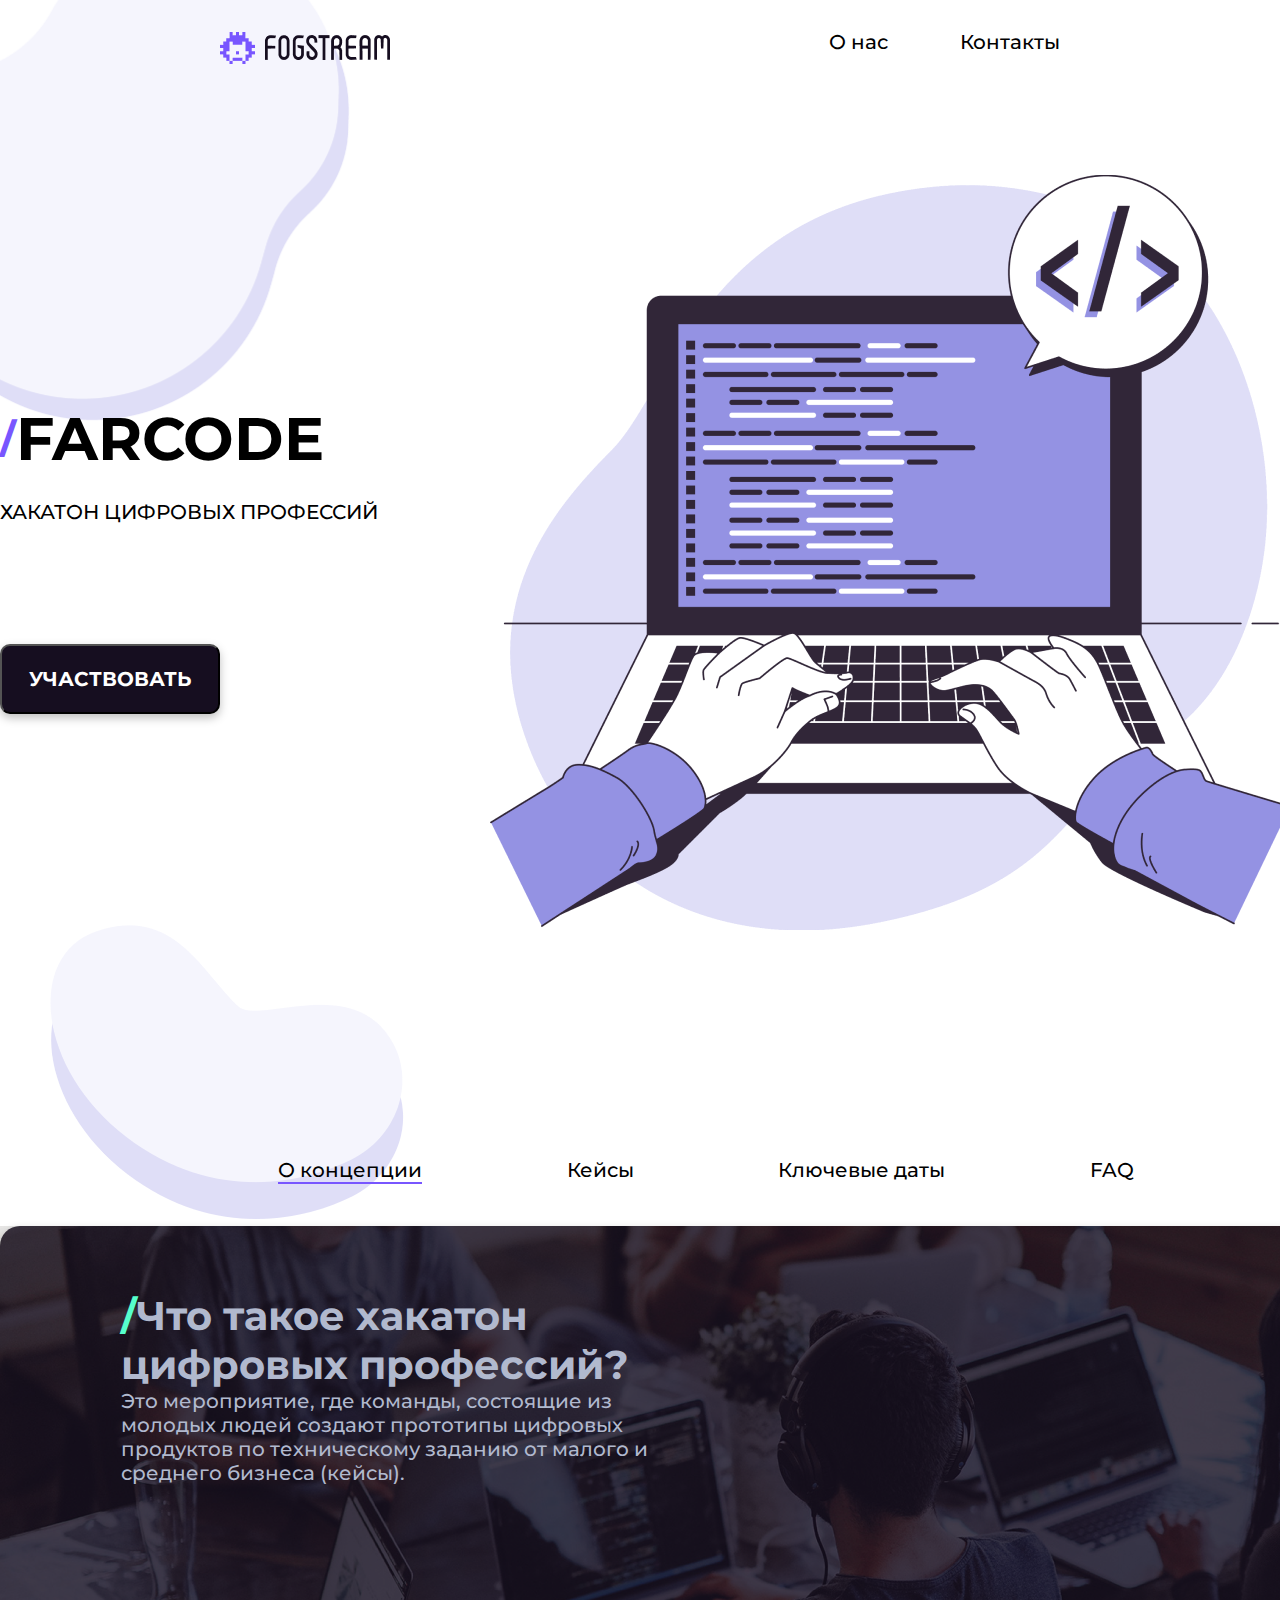
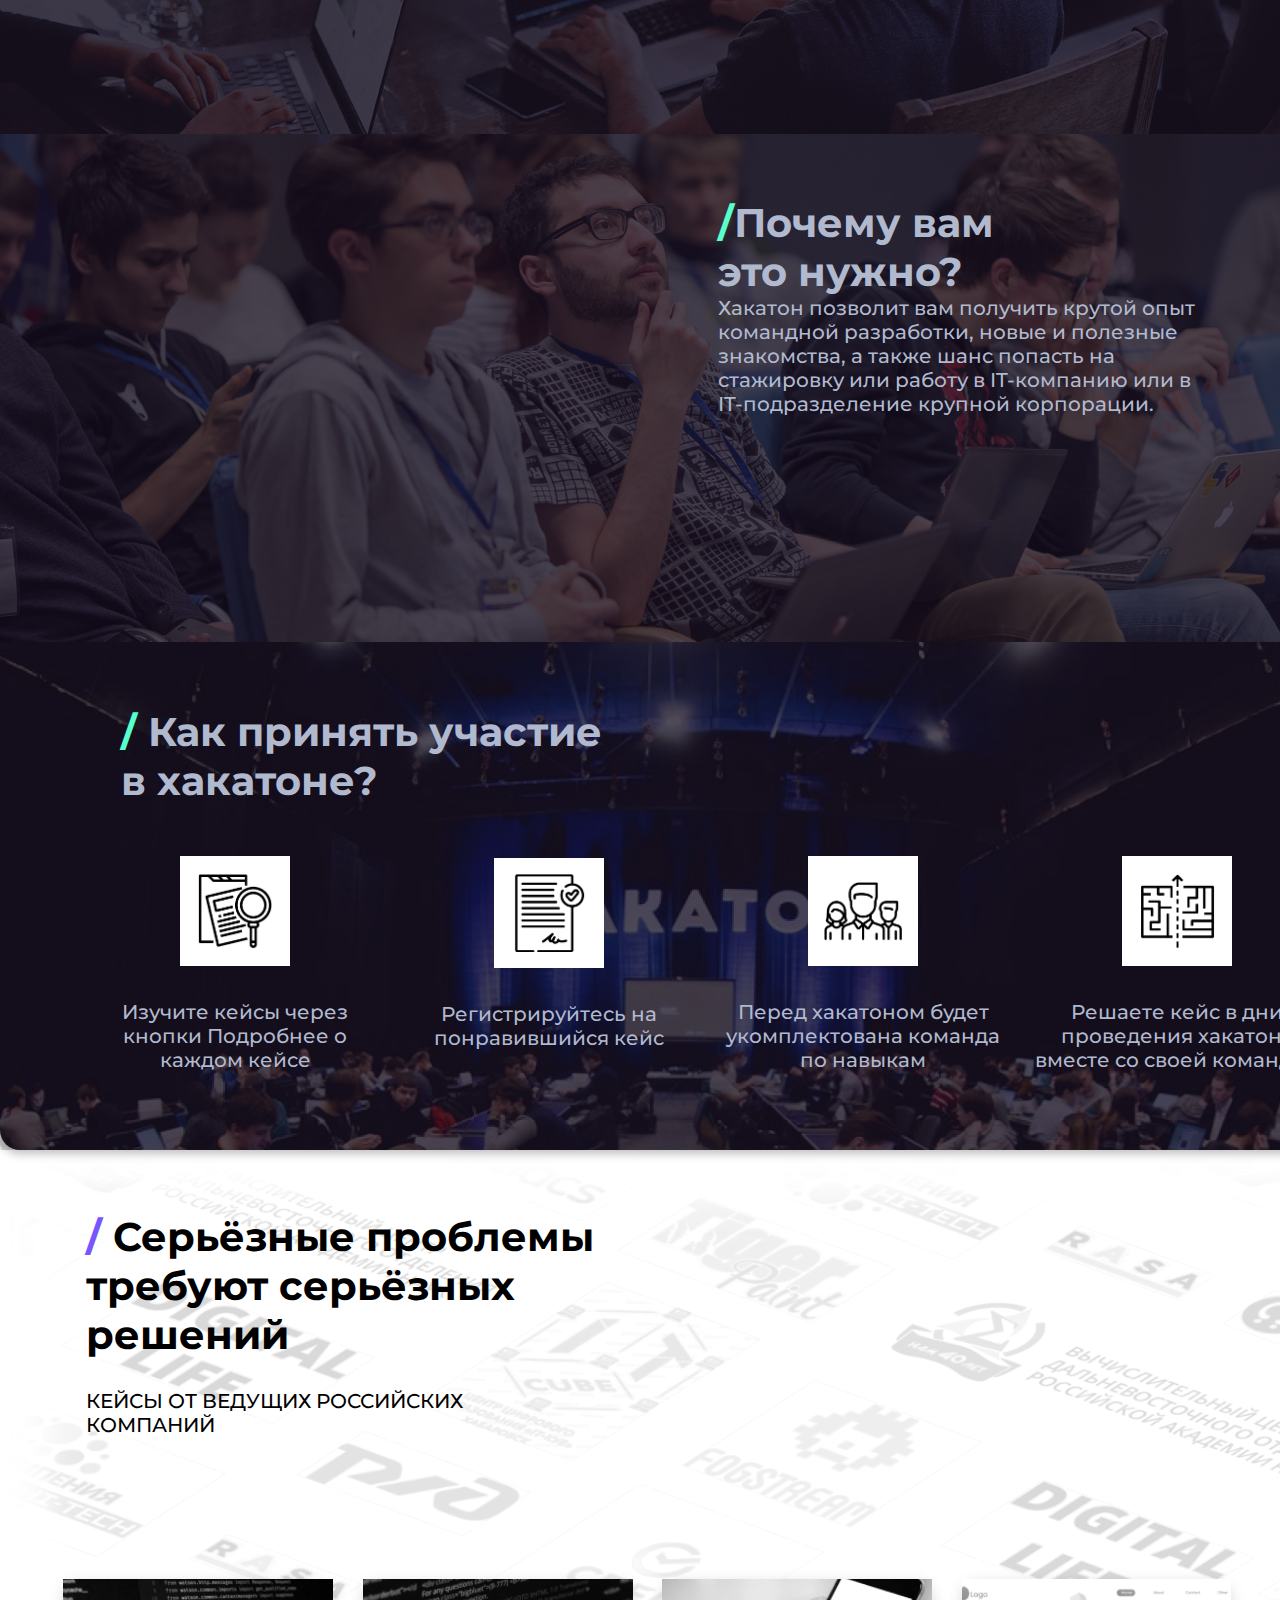
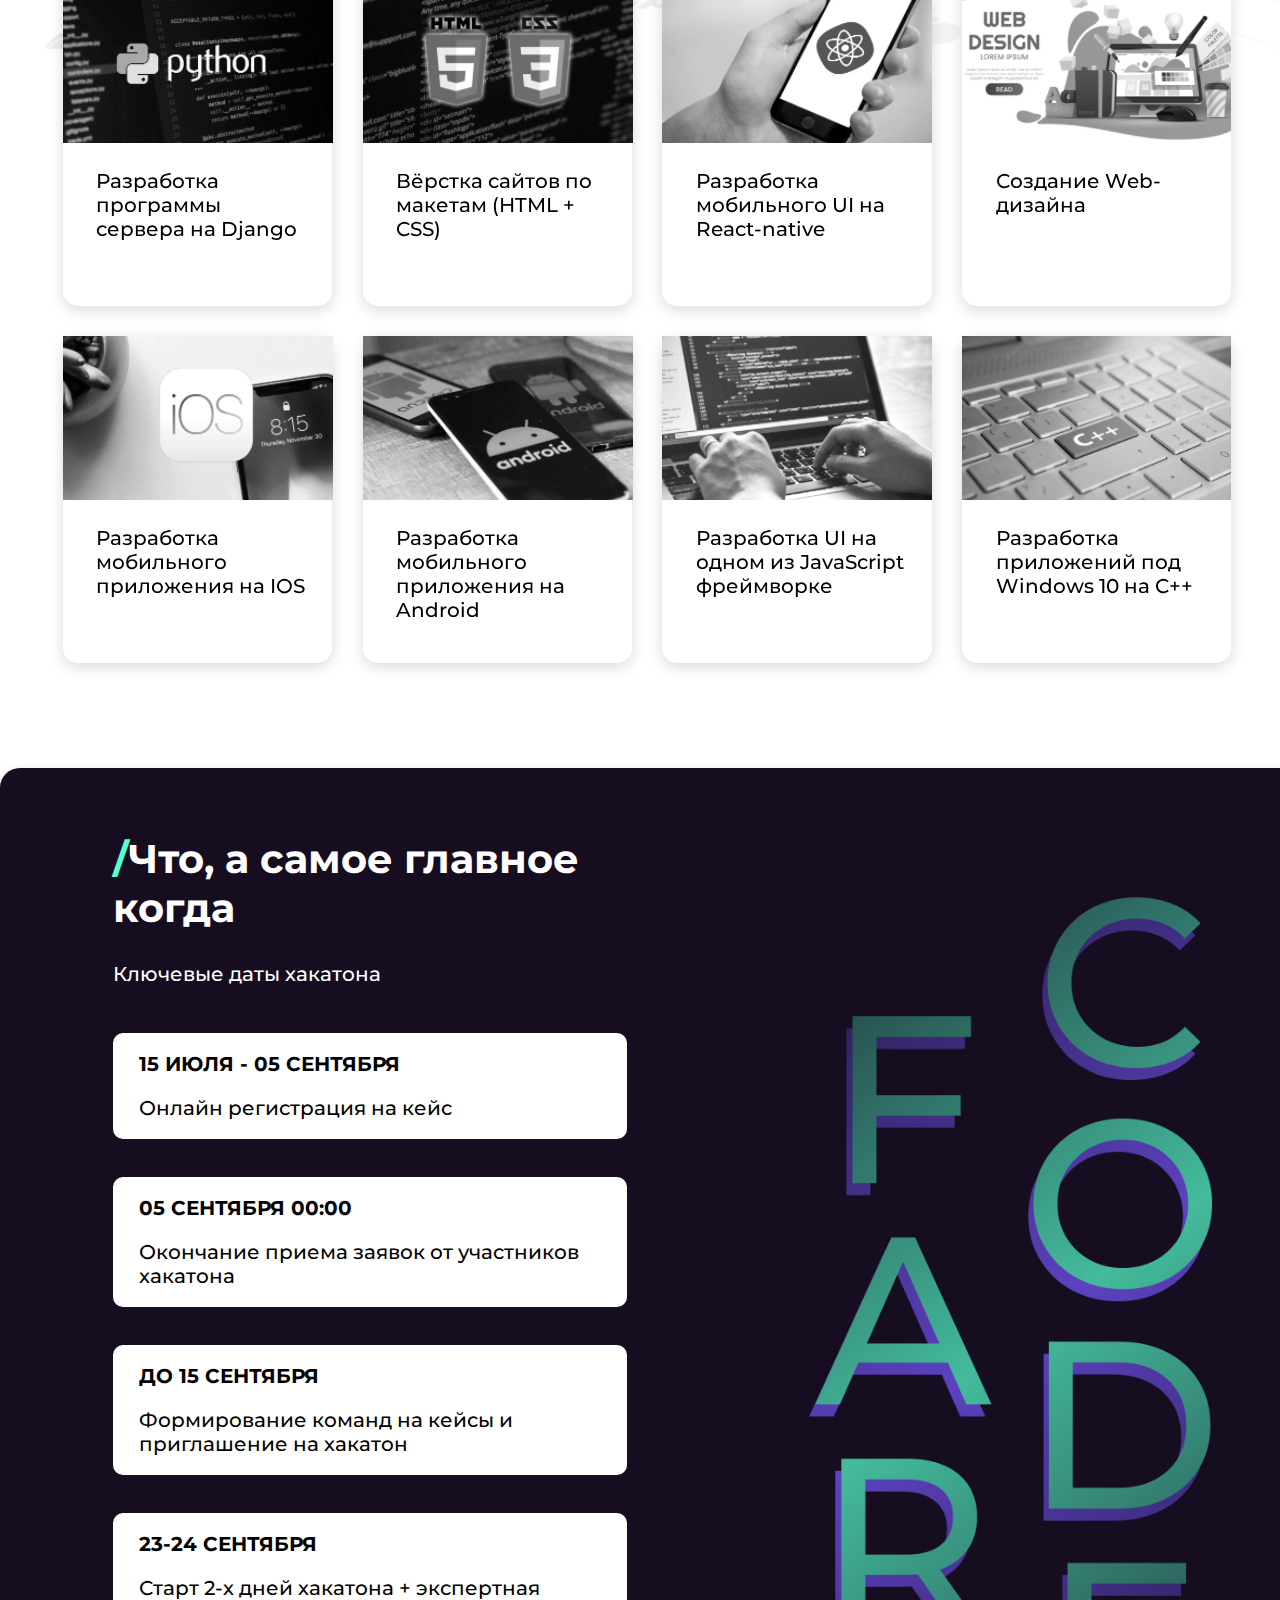
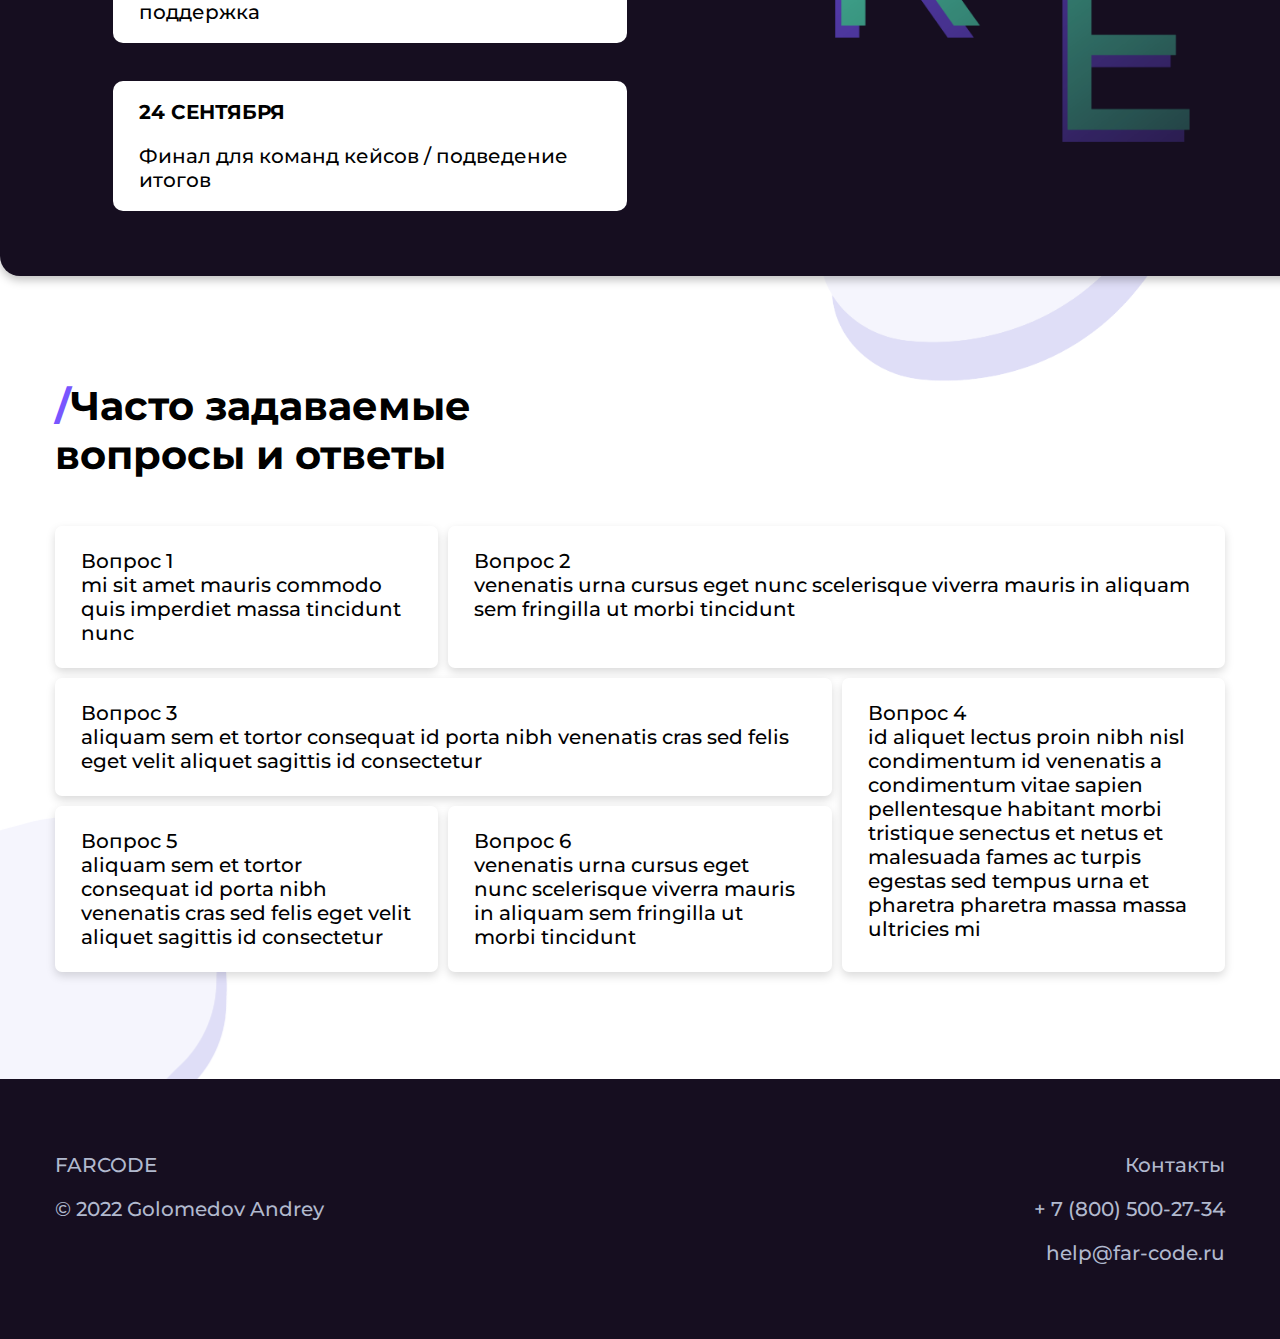
==== commit 833b0e46: "code fixed" ====
--- a/FarCode/index.html
+++ b/FarCode/index.html
@@ -7,6 +7,7 @@
     <link rel="preconnect" href="https://fonts.googleapis.com">
     <link rel="preconnect" href="https://fonts.gstatic.com" crossorigin>
     <link href="https://fonts.googleapis.com/css2?family=Montserrat:ital,wght@0,100..900;1,100..900&display=swap" rel="stylesheet">
+    <link rel="icon" href="favicon.ico" />
     <title>FarCode</title>
 </head>
 <body>
@@ -20,7 +21,7 @@
     </div>
     <header class="header">
         <a class="header__logo" href="index.html">
-            <img src="icons/logo.png" alt="" class="header__logo-image">
+            <img src="icons/logo.png" alt="logo" class="header__logo-image">
         </a>
         <nav class="header__menu">
             <a href="#about_us" class="header__menu-link">О нас</a>
@@ -29,7 +30,7 @@
     </header>
     <section class="intro">
         <div class="intro__info">
-            <h1 class="intro__info-header"><span class="slash_purple">/</span>FARCODE</h1>
+            <h1 class="intro__info-header"><span class="slashpurple">/</span>FARCODE</h1>
             <p class="intro__info-description">ХАКАТОН ЦИФРОВЫХ ПРОФЕССИЙ</p>
             <button class="intro__info-button">участвовать</button>
         </div>
@@ -39,23 +40,23 @@
     </section>
     <main class="concept" id="about_us">
         <nav class="concept__menu">
-            <a class="consept__menu-link active" href="#about">О концепции</a>
-            <a class="consept__menu-link" href="#cases">Кейсы</a>
-            <a class="consept__menu-link" href="#dates">Ключевые даты</a>
-            <a class="consept__menu-link" href="#faq">FAQ</a>
+            <a class="conсept__menu-link active" href="#about">О концепции</a>
+            <a class="conсept__menu-link" href="#cases">Кейсы</a>
+            <a class="conсept__menu-link" href="#dates">Ключевые даты</a>
+            <a class="conсept__menu-link" href="#faq">FAQ</a>
         </nav>
         <div class="concept__content" id="about">
             <div class="concept__about">
-                <h2 class="concept__about-title"><span class="slash__green">/</span>Что такое хакатон цифровых профессий?</h2>
+                <h2 class="concept__about-title"><span class="slashgreen">/</span>Что такое хакатон цифровых профессий?</h2>
                 <p class="concept__about-text">Это мероприятие, где команды, состоящие из молодых людей создают прототипы цифровых продуктов по техническому заданию от малого и среднего бизнеса (кейсы).</p>
             </div>
             <div class="concept__reasons">
-                <h2 class="concept__reasons-title"><span class="slash__green">/</span>Почему вам это нужно?</h2>
+                <h2 class="concept__reasons-title"><span class="slashgreen">/</span>Почему вам это нужно?</h2>
                 <p class="concept__reasons-text">Хакатон позволит вам получить крутой опыт командной разработки, новые и полезные знакомства, а также шанс попасть на стажировку или работу в IT-компанию или в IT-подразделение крупной корпорации.</p>
             </div>
             <div class="concept__participation">
                 <h2 class="concept__participation-title">
-                    <span class="slash__green">/</span>
+                    <span class="slashgreen">/</span>
                     Как принять участие в хакатоне?</h2>
                 <div class="concept__participation-cards">
                     <div class="concept__participation-card">
@@ -97,7 +98,7 @@
     <section class="cases" id="cases">
         <div class="cases__top">
             <h2 class="cases__header">
-                <span class="slash_purple">/</span>
+                <span class="slashpurple">/</span>
                 Серьёзные проблемы требуют серьёзных решений</h2>
             <p class="cases__description">Кейсы от ведущих российских компаний</p>
         </div>
@@ -155,7 +156,7 @@
     <section class="schedule" id="dates">
         <div class="schedule__content">
             <div class="schedule__heading">
-                <h2 class="schedule__header"><span class="slash__green">/</span>Что, а самое главное когда</h2>
+                <h2 class="schedule__header"><span class="slashgreen">/</span>Что, а самое главное когда</h2>
                 <p class="schedule__text">Ключевые даты хакатона</p>
             </div>
             <div class="schedule__dates">
@@ -191,7 +192,7 @@
         </div>
     </section>
     <section class="qa" id="faq">
-        <h2 class="qa__header"><span class="slash_purple">/</span>Часто задаваемые вопросы и ответы</h2>
+        <h2 class="qa__header"><span class="slashpurple">/</span>Часто задаваемые вопросы и ответы</h2>
         <div class="qa__items">
             <div class="qa__item1 qa__item">
                 <h3 class="qa__item-question">Вопрос 1</h3>
@@ -227,8 +228,10 @@
             </div>
             <div class="footer__contact" id="contacts">
                 <p class="footer__text">Контакты</p>
-                <div class="footer__phone">+ 7 (800) 500-27-34</div>
-                <div class="footer__email">help@far-code.ru</div>
+                <div class="footer__phone">
+                    <a href="tel:+79998887766">+ 7 (800) 500-27-34</a></div>
+                <div class="footer__email">
+                    <a href="mailto:help@far-code.ru">help@far-code.ru</a></div>
             </div>
         </div>
     </footer>
@@ -236,21 +239,21 @@
     <div class="modal hidden">
         <div class="register">
             <div class="register__header-block">
-                <h2 class="register__header"><span class="slash_purple">/</span>Регистрация на кейс</h2>
+                <h2 class="register__header"><span class="slashpurple">/</span>Регистрация на кейс</h2>
                 <div class="modal_close">X</div>
             </div>
-            <form action="" method="post" class="register__form">
+            <form action="#" method="POST" class="register__form" id="register_form">
                 <div class="register__form-inputs">
                     <div class="register__form-left">
-                        <input type="text" placeholder="Введите имя" required>
-                        <input type="text" placeholder="Введите фамилию" required>
-                        <input type="number" placeholder="Введите свой возраст (от 10 до 100)" required>
-                        <input type="email" placeholder="Введите email" required>
-                        <input type="phone" placeholder="Номер телефона" required>
-                        <input type="text" placeholder="Название организации">
+                        <input type="text" name="name" placeholder="Введите имя" required>
+                        <input type="text" name="surname" placeholder="Введите фамилию" required>
+                        <input type="number" name="age" placeholder="Введите свой возраст (от 10 до 100)" required>
+                        <input type="email" name="email" placeholder="Введите email" required>
+                        <input type="tel" name="phone" placeholder="Номер телефона" required>
+                        <input type="text" name="company" placeholder="Название организации">
                     </div>
                     <div class="register__form-right">
-                        <textarea name="" id="" rows="14"></textarea>
+                        <textarea name="comments" id="" rows="14"></textarea>
                         <div class="register__form-chbx">
                             <input id="agreement" name="agreement" type="checkbox" required>
                             <label for="agreement">Соглашение пользователя</label>
@@ -261,7 +264,11 @@
             </form>
         </div>
     </div>
+    <div class="modal__registration hidden">
+        <p>Вы успешно зарегистрировались на кейс</p>
+    </div>
     <script src="./script/main.js"></script> 
     <script src="./script/activeLineMenu.js"></script> 
+    <script src="./script/submitForm.js"></script> 
 </body>
 </html>--- a/FarCode/style.css
+++ b/FarCode/style.css
@@ -17,6 +17,10 @@
 
 html {
   scroll-behavior: smooth;
+}
+
+a {
+  text-decoration: none;
 }
 
 .cloud1 {
@@ -95,14 +99,14 @@
   top: 3444px;
 }
 
-.slash__green {
+.slashgreen {
   color: #56FFCC;
   font-size: 40px;
   font-weight: 700;
   line-height: 49px;
 }
 
-.slash_purple {
+.slashpurple {
   margin: 0;
   color: #7856FF;
   font-size: 40px;
@@ -112,6 +116,26 @@
 
 .hidden {
   display: none;
+}
+
+.modal__registration {
+  background-color: #cfcfcf;
+  color: rgb(22, 22, 22);
+  margin: 0 auto;
+  padding: 40px;
+  padding-top: 60px;
+  width: 600px;
+  height: 150px;
+  position: fixed;
+  left: 0;
+  top: 45%;
+  right: 0;
+  bottom: 0;
+  border-radius: 10px;
+  box-shadow: 0px 8px 10px 0px rgba(0, 0, 0, 0.25);
+  background-color: #ffffff;
+  text-align: center;
+  font-size: 28px;
 }
 
 .header {
@@ -481,6 +505,9 @@
 }
 .footer__contact p {
   margin: 0;
+}
+.footer__contact a {
+  color: #B1B9CE;
 }
 .footer__email, .footer__site-name {
   margin: 0;
